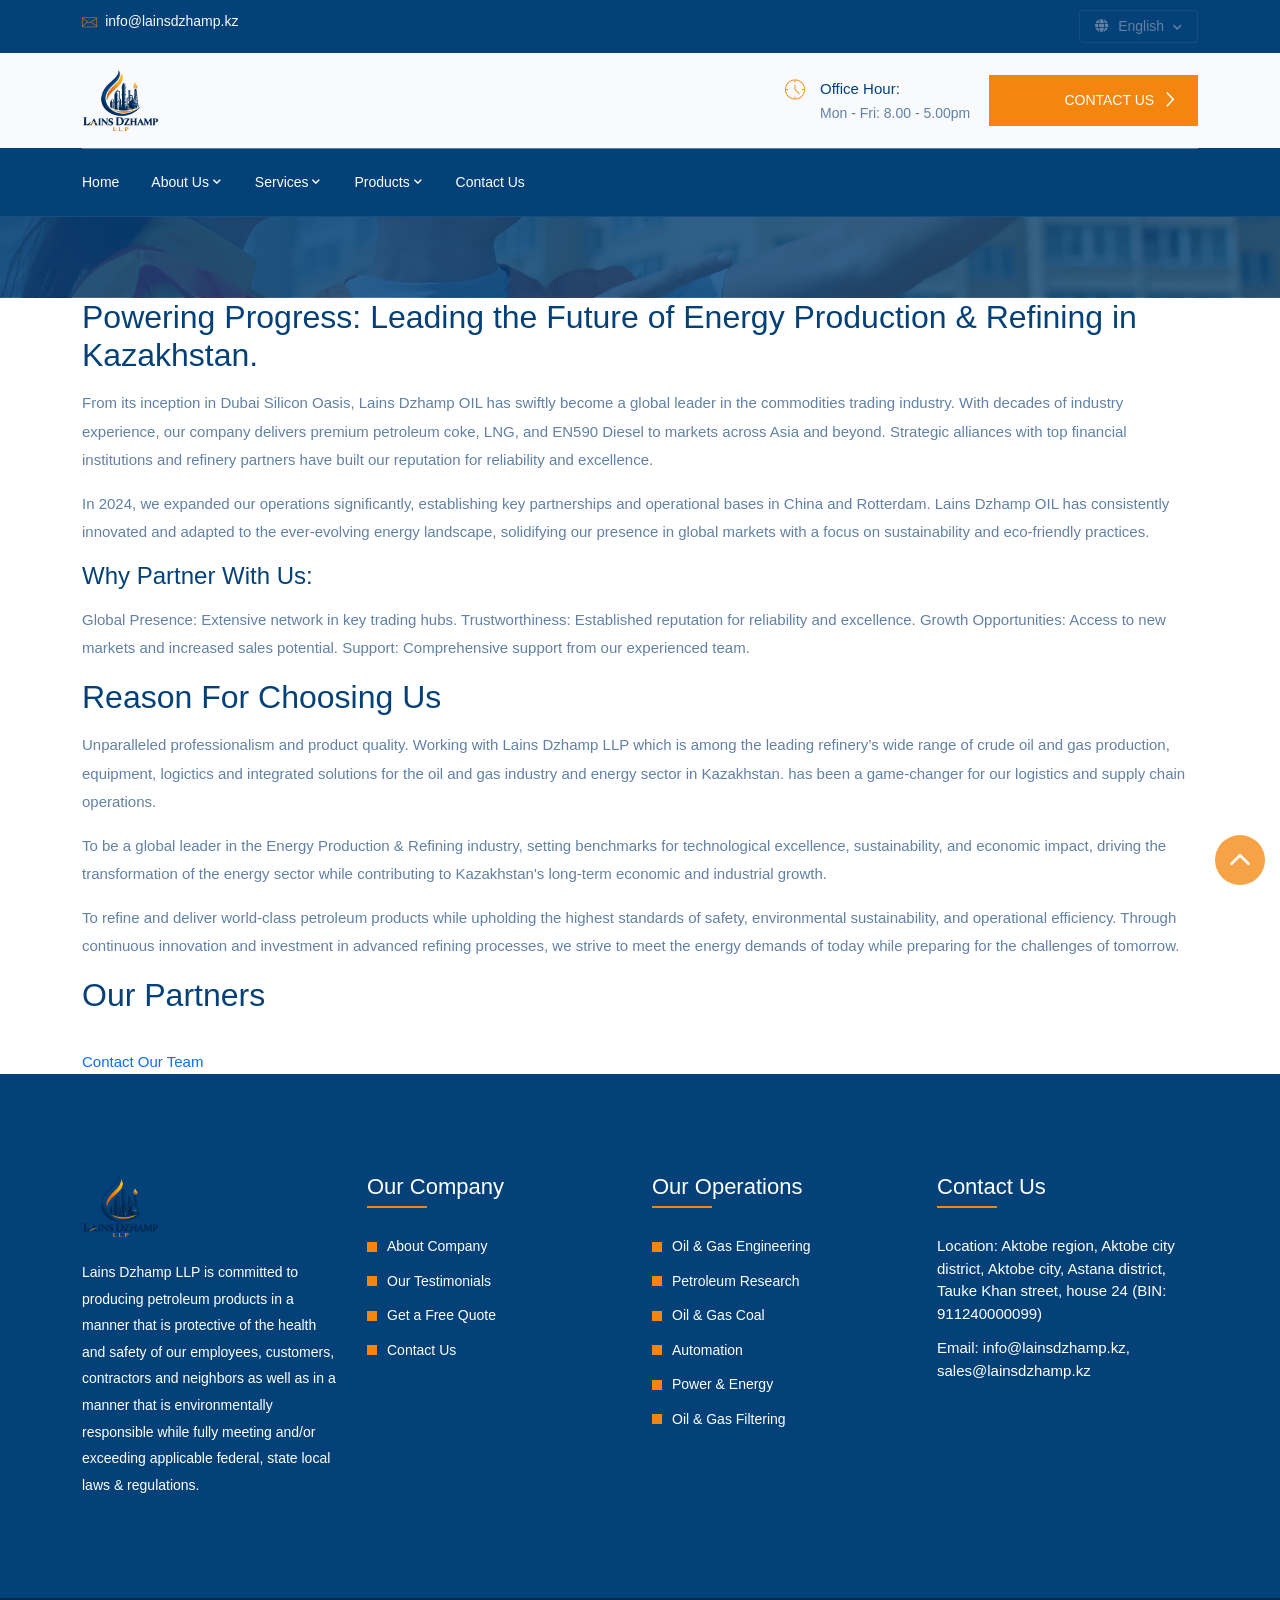
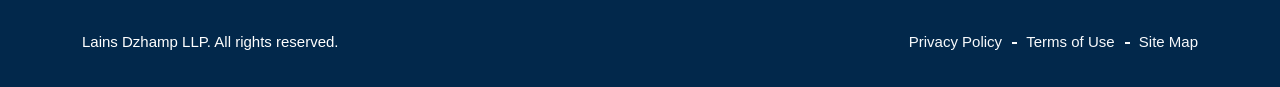
==== about.html @ fc41dc34 "first" ====
<!DOCTYPE html>
<html lang="zxx">
    

<head>
        <meta charset="utf-8">
        <meta name="viewport" content="width=device-width, initial-scale=1">

        <!-- Bootstrap Min CSS -->
        <link rel="stylesheet" href="assets/css/bootstrap.min.css">
        <!-- Animate Min CSS -->
        <link rel="stylesheet" href="assets/css/animate.min.css">
        <!-- Flaticon CSS -->
        <link rel="stylesheet" href="assets/css/flaticon.css">
        <!-- Meanmenu CSS -->
        <link rel="stylesheet" href="assets/css/meanmenu.css">
        <!-- Owl Carousel Min CSS -->
        <link rel="stylesheet" href="assets/css/owl.carousel.min.css">
        <!-- Odometer CSS -->
        <link rel="stylesheet" href="assets/css/odometer.css">
        <!-- Magnific Popup Min CSS -->
        <link rel="stylesheet" href="assets/css/magnific-popup.min.css">
		<!-- NiceSelect CSS -->
		<link rel="stylesheet" href="assets/css/nice-select.css">
		<!-- FontAwesome Min CSS -->
		<link rel="stylesheet" href="assets/css/fontawesome.min.css">
        <!-- Style CSS -->
        <link rel="stylesheet" href="assets/css/style.css">
        <!-- Responsive CSS -->
        <link rel="stylesheet" href="assets/css/responsive.css">

        <title>Lains Dzhamp LLP</title>

        <link rel="icon" type="image/png" href="images/logo.png">
    
<style>

/* Header Middle Overrides */
.header-middle {
    background-color: var(--surface-light) !important;
}
.header-middle .header-information ul li h5 {
    color: var(--primary-brand) !important;
}
.header-middle .header-information ul li p {
    color: var(--secondary-slate) !important;
}

/* Header Overrides */
.induxtro-nav { 
    background-color: var(--primary-brand) !important; 
    border-bottom: 1px solid rgba(98, 129, 164, 0.2) !important; 
}
.induxtro-nav > .container .navbar-nav > .nav-item > a { 
    color: #ffffff !important; 
}
.induxtro-nav > .container .navbar-nav > .nav-item > a:hover { 
    color: var(--core-accent) !important; 
}

/* Hero Overrides */
.home-slides .main-banner::before {
    background: linear-gradient(135deg, rgba(4, 65, 120, 0.9) 0%, rgba(4, 65, 120, 0.75) 100%) !important;
    opacity: 1 !important;
}

/* Dropdown styles to ensure it renders correctly on desktop */
@media (min-width: 992px) {
    .induxtro-nav nav .navbar-nav .nav-item .dropdown-menu {
        display: none;
        position: absolute;
        background-color: var(--surface-light) !important;
        border: 1px solid rgba(98, 129, 164, 0.2) !important;
        min-width: 220px;
        z-index: 99;
    }
    .induxtro-nav nav .navbar-nav .nav-item:hover > .dropdown-menu {
        display: block !important;
    }
}
/* Mobile & Global Dropdown Overrides */
.induxtro-nav nav .navbar-nav .nav-item .dropdown-menu li.nav-item {
    margin: 0;
}
.induxtro-nav nav .navbar-nav .nav-item .dropdown-menu li a.nav-link {
    color: var(--primary-brand) !important;
    padding: 10px 15px !important;
    margin: 0;
    font-weight: 500;
}
.induxtro-nav nav .navbar-nav .nav-item .dropdown-menu li:hover a.nav-link,
.induxtro-nav nav .navbar-nav .nav-item .dropdown-menu li a.nav-link:hover {
    background-color: var(--core-accent) !important;
    color: #fff !important;
}

.searchBoxTop, .others-option { display: none !important; }

/* Preloader Overrides */
.preloader {
    background-color: rgba(248, 250, 252, 0.95) !important; /* Milky white / surface-light */
    backdrop-filter: blur(5px);
}
.preloader-logo {
    position: absolute;
    top: 50%;
    left: 50%;
    transform: translate(-50%, -50%);
    animation: pulse-logo 1.5s infinite ease-in-out;
}
.preloader-logo img {
    max-height: 80px;
    width: auto;
}
@keyframes pulse-logo {
    0% { transform: translate(-50%, -50%) scale(1); opacity: 1; }
    50% { transform: translate(-50%, -50%) scale(1.15); opacity: 0.6; }
    100% { transform: translate(-50%, -50%) scale(1); opacity: 1; }
}

/* Page Title Area Override */
.page-title-area {
    background-image: url('images/caro1.jpeg') !important;
}

/* Translator Override */
.translator-wrapper {
    text-align: right !important;
}
.translator-wrapper ul.translator-dropdown {
    margin: 0;
    padding: 0;
    list-style: none;
    display: inline-block;
}
.translator-wrapper ul.translator-dropdown > li.current-lang {
    position: relative;
    cursor: pointer;
    color: var(--secondary-slate);
    font-size: 14px;
    padding: 5px 15px;
    background: transparent;
    border: 1px solid rgba(98, 129, 164, 0.2);
    border-radius: 4px;
    transition: all 0.3s;
    line-height: 1.5;
}
.translator-wrapper ul.translator-dropdown > li.current-lang:hover {
    background: rgba(98, 129, 164, 0.05);
}
.translator-wrapper ul.lang-options {
    position: absolute;
    top: 120%;
    right: 0;
    background: #ffffff;
    border: 1px solid rgba(0,0,0,0.05);
    border-radius: 4px;
    box-shadow: 0 4px 15px rgba(0,0,0,0.1);
    min-width: 160px;
    opacity: 0;
    visibility: hidden;
    transform: translateY(10px);
    transition: all 0.3s ease;
    z-index: 9999;
    text-align: left;
    padding: 5px 0;
}
.translator-wrapper ul.translator-dropdown > li.current-lang:hover .lang-options {
    opacity: 1;
    visibility: visible;
    transform: translateY(0);
}
.translator-wrapper ul.lang-options li {
    display: block;
    margin: 0;
    padding: 0;
}
.translator-wrapper ul.lang-options li a {
    display: block;
    padding: 8px 20px;
    color: var(--primary-brand);
    text-decoration: none;
    font-size: 13px;
    transition: background 0.2s;
    border: none;
}
.translator-wrapper ul.lang-options li a:hover {
    background: rgba(98, 129, 164, 0.05);
    color: var(--core-accent);
}
</style>


<style>
/* Products Catalog Styles */
.products-hub {
    padding: 80px 0;
    background-color: var(--surface-light);
}
.filter-bar {
    margin-bottom: 40px;
    text-align: center;
}
.filter-btn {
    background: transparent;
    border: 2px solid var(--secondary-slate);
    color: var(--primary-brand);
    padding: 10px 20px;
    margin: 0 5px;
    border-radius: 4px;
    font-weight: 600;
    transition: all 0.3s ease;
    cursor: pointer;
}
.filter-btn.active, .filter-btn:hover {
    background: var(--core-accent);
    border-color: var(--core-accent);
    color: #fff;
}
.product-card {
    background: #F8FAFC;
    border: 1px solid rgba(98, 129, 164, 0.2);
    border-top: 4px solid var(--primary-brand);
    padding: 30px;
    margin-bottom: 30px;
    transition: all 0.3s ease;
    height: 100%;
    display: flex;
    flex-direction: column;
}
.product-card:hover {
    border-top-color: var(--core-accent);
    box-shadow: 0 10px 20px rgba(0,0,0,0.05);
}
.product-title {
    color: var(--primary-brand);
    font-size: 24px;
    margin-bottom: 15px;
}
.product-summary {
    color: var(--secondary-slate);
    font-size: 15px;
    margin-bottom: 20px;
    flex-grow: 1;
}
.tech-params {
    width: 100%;
    border-collapse: collapse;
    margin-bottom: 25px;
}
.tech-params th, .tech-params td {
    padding: 8px 0;
    border-bottom: 1px solid rgba(98, 129, 164, 0.2);
    font-size: 14px;
}
.tech-params th {
    text-align: left;
    color: var(--primary-brand);
    font-weight: 600;
}
.tech-params td {
    text-align: right;
    color: var(--secondary-slate);
}
.btn-outline-accent {
    display: inline-block;
    width: 100%;
    text-align: center;
    border: 2px solid var(--core-accent);
    color: var(--core-accent);
    background: transparent;
    padding: 12px 20px;
    font-weight: 600;
    text-transform: uppercase;
    transition: all 0.3s ease;
}
.btn-outline-accent:hover {
    background: var(--core-accent);
    color: #ffffff;
}
.page-banner {
    background: linear-gradient(135deg, rgba(4, 65, 120, 0.9) 0%, rgba(4, 65, 120, 0.75) 100%), url(assets/img/main-banner4.jpg);
    background-size: cover;
    background-position: center;
    padding: 120px 0;
    text-align: center;
}
.page-banner h1 {
    color: #fff;
    font-size: 48px;
    margin: 0;
}
.searchBoxTop, .others-option { display: none !important; }

/* Preloader Overrides */
.preloader {
    background-color: rgba(248, 250, 252, 0.95) !important; /* Milky white / surface-light */
    backdrop-filter: blur(5px);
}
.preloader-logo {
    position: absolute;
    top: 50%;
    left: 50%;
    transform: translate(-50%, -50%);
    animation: pulse-logo 1.5s infinite ease-in-out;
}
.preloader-logo img {
    max-height: 80px;
    width: auto;
}
@keyframes pulse-logo {
    0% { transform: translate(-50%, -50%) scale(1); opacity: 1; }
    50% { transform: translate(-50%, -50%) scale(1.15); opacity: 0.6; }
    100% { transform: translate(-50%, -50%) scale(1); opacity: 1; }
}

/* Page Title Area Override */
.page-title-area {
    background-image: url('images/caro1.jpeg') !important;
}

/* Translator Override */
.translator-wrapper {
    text-align: right !important;
}
.translator-wrapper ul.translator-dropdown {
    margin: 0;
    padding: 0;
    list-style: none;
    display: inline-block;
}
.translator-wrapper ul.translator-dropdown > li.current-lang {
    position: relative;
    cursor: pointer;
    color: var(--secondary-slate);
    font-size: 14px;
    padding: 5px 15px;
    background: transparent;
    border: 1px solid rgba(98, 129, 164, 0.2);
    border-radius: 4px;
    transition: all 0.3s;
    line-height: 1.5;
}
.translator-wrapper ul.translator-dropdown > li.current-lang:hover {
    background: rgba(98, 129, 164, 0.05);
}
.translator-wrapper ul.lang-options {
    position: absolute;
    top: 120%;
    right: 0;
    background: #ffffff;
    border: 1px solid rgba(0,0,0,0.05);
    border-radius: 4px;
    box-shadow: 0 4px 15px rgba(0,0,0,0.1);
    min-width: 160px;
    opacity: 0;
    visibility: hidden;
    transform: translateY(10px);
    transition: all 0.3s ease;
    z-index: 9999;
    text-align: left;
    padding: 5px 0;
}
.translator-wrapper ul.translator-dropdown > li.current-lang:hover .lang-options {
    opacity: 1;
    visibility: visible;
    transform: translateY(0);
}
.translator-wrapper ul.lang-options li {
    display: block;
    margin: 0;
    padding: 0;
}
.translator-wrapper ul.lang-options li a {
    display: block;
    padding: 8px 20px;
    color: var(--primary-brand);
    text-decoration: none;
    font-size: 13px;
    transition: background 0.2s;
    border: none;
}
.translator-wrapper ul.lang-options li a:hover {
    background: rgba(98, 129, 164, 0.05);
    color: var(--core-accent);
}
</style>

</head>

    <body>
                <!-- Start Preloader Area -->
        <div class="preloader">
            <div class="preloader-logo">
                <img src="images/logo.png" alt="Lains Dzhamp LLP Loader">
            </div>
        </div>
        <!-- End Preloader Area -->

        <!-- Start Header Area -->
        <header class="header header-style-two">
            <div class="header-top">
                <div class="container">
                    <div class="row">
                        <div class="col-lg-6">
                            <div class="header-info">
                                <p><i class="flaticon-mail"></i> <a href="mailto:info@lainsdzhamp.kz">info@lainsdzhamp.kz</a></p>
                            </div>
                        </div>

                                                <div class="col-lg-6">
                            <div class="header-info translator-wrapper">
                                <ul class="translator-dropdown">
                                    <li class="current-lang">
                                        <i class="fas fa-globe" style="margin-right: 5px;"></i> English <i class="fas fa-chevron-down" style="font-size: 10px; margin-left: 5px;"></i>
                                        <ul class="lang-options">
                                            <li><a href="javascript:void(0)" onclick="translateLanguage('en')">English</a></li>
                                            <li><a href="javascript:void(0)" onclick="translateLanguage('ru')">Русский (Russian)</a></li>
                                            <li><a href="javascript:void(0)" onclick="translateLanguage('kk')">Қазақ (Kazakh)</a></li>
                                            <li><a href="javascript:void(0)" onclick="translateLanguage('zh-CN')">中文 (Chinese)</a></li>
                                            <li><a href="javascript:void(0)" onclick="translateLanguage('sv')">Svenska (Swedish)</a></li>
                                            <li><a href="javascript:void(0)" onclick="translateLanguage('ar')">العربية (Arabic)</a></li>
                                        </ul>
                                    </li>
                                </ul>
                            </div>
                        </div>
                    </div>
                </div>
            </div>

            <div class="header-middle">
                <div class="container">
                    <div class="row h-100 align-items-center">
                        <div class="col-lg-5">
                            <div class="logo">
                                <a href="index-2.html">
                                    <img src="images/logo.png" alt="Lains Dzhamp LLP Logo" style="max-height: 65px; width: auto;">
                                </a>
                            </div>
                        </div>

                        <div class="col-lg-7">
                            <div class="header-information">
                                <ul>
                                    <li>
                                        <div class="icon">
                                            <i class="flaticon-clock-1"></i>
                                        </div>
            
                                        <h5>Office Hour:</h5>
                                        <p>Mon - Fri: 8.00 - 5.00pm</p>
                                    </li>

 

                                    <li>
                                        <a href="contact.html" class="btn btn-primary" style="background: var(--core-accent); color: #fff;">Contact Us <i class="flaticon-right"></i></a>
                                    </li>
                                </ul>
                            </div>
                        </div>
                    </div>
                </div>
            </div>

            <div class="navbar-area">
                <div class="induxtro-mobile-nav">
                    <div class="logo">
                        <a href="index-2.html"><img src="images/logo.png" alt="Lains Dzhamp LLP Logo" style="max-height: 65px; width: auto;"></a>
                    </div>
                </div>

                <div class="induxtro-nav" style="background-color: var(--primary-brand); border-bottom: 1px solid rgba(98, 129, 164, 0.2);">
                    <div class="container">
                        <nav class="navbar navbar-expand-md navbar-light">
                            <div class="collapse navbar-collapse mean-menu" id="navbarSupportedContent">
                                <ul class="navbar-nav">
                                    <li class="nav-item"><a href="index.html" class="nav-link">Home</a></li>
                                    <li class="nav-item"><a href="about.html" class="nav-link">About Us <i class="fas fa-chevron-down"></i></a>
                                        <ul class="dropdown-menu">
                                            <li class="nav-item"><a href="about.html" class="nav-link">About Us</a></li>
                                            <li class="nav-item"><a href="history.html" class="nav-link">History</a></li>
                                            <li class="nav-item"><a href="organization-philosophy.html" class="nav-link">Organization Philosophy</a></li>
                                            <li class="nav-item"><a href="target-strategies.html" class="nav-link">Target & Strategies</a></li>
                                            <li class="nav-item"><a href="responsibilities.html" class="nav-link">Responsibilities</a></li>
                                            <li class="nav-item"><a href="sustainability.html" class="nav-link">Sustainability</a></li>
                                            <li class="nav-item"><a href="corporate-disclosures.html" class="nav-link">Corporate Disclosures</a></li>
                                        </ul>
                                    </li>
                                    <li class="nav-item"><a href="services.html" class="nav-link">Services <i class="fas fa-chevron-down"></i></a>
                                        <ul class="dropdown-menu">
                                            <li class="nav-item"><a href="services.html" class="nav-link">Services Overview</a></li>
                                            <li class="nav-item"><a href="logistics.html" class="nav-link">Logistics</a></li>
                                            <li class="nav-item"><a href="tank-warehouse-port.html" class="nav-link">Tank Warehouse Port</a></li>
                                            <li class="nav-item"><a href="our-quality-policy.html" class="nav-link">Our Quality Policy</a></li>
                                        </ul>
                                    </li>
                                    <li class="nav-item"><a href="products.html" class="nav-link">Products <i class="fas fa-chevron-down"></i></a>
                                        <ul class="dropdown-menu">
                                            <li class="nav-item"><a href="products.html#bitumen" class="nav-link">Bitumen</a></li>
                                            <li class="nav-item"><a href="products.html#crude-oil" class="nav-link">Crude Oil</a></li>
                                            <li class="nav-item"><a href="products.html#diesel" class="nav-link">Diesel</a></li>
                                            <li class="nav-item"><a href="products.html#fuel-oil" class="nav-link">Fuel Oil</a></li>
                                            <li class="nav-item"><a href="products.html#jet-fuel" class="nav-link">Jet Fuel</a></li>
                                            <li class="nav-item"><a href="products.html#light-cycle-oil" class="nav-link">Light Cycle Oil</a></li>
                                            <li class="nav-item"><a href="products.html#lng" class="nav-link">Liquefied Natural Gas</a></li>
                                            <li class="nav-item"><a href="products.html#lpg" class="nav-link">Liquefied Petroleum Gas</a></li>
                                            <li class="nav-item"><a href="products.html#petroleum-coke" class="nav-link">Petroleum Coke</a></li>
                                        </ul>
                                    </li>
                                    <li class="nav-item"><a href="contact.html" class="nav-link">Contact Us</a></li>
                                </ul>
                                
                            </div>
                        </nav>
                    </div>
                    <div class="searchBoxTop">
                        <div class="seachBoxContainer">
                            <div class="container">
                                <span class="searchClose"></span>

                                <form>
                                    <input class="form-control" type="text" placeholder="Search here..">
                                    <button type="submit"><i class="flaticon-search"></i></button>
                                </form>
                            </div>
                        </div>
                    </div>
                </div>
            </div>
        </header>
        <!-- End Header Area -->

<!-- Page Banner -->
<div class="page-banner">
    <div class="container">
        <h1>About Us</h1>
    </div>
</div>

    <section class="subpage-section">
        <div class="container">
            <div class="row">
                <div class="col-lg-12">
                    <div class="subpage-card">
                        <h2>Powering Progress: Leading the Future of Energy Production & Refining in Kazakhstan.</h2>
<p>From its inception in Dubai Silicon Oasis, Lains Dzhamp OIL has swiftly become a global leader in the commodities trading industry. With decades of industry experience, our company delivers premium petroleum coke, LNG, and EN590 Diesel to markets across Asia and beyond. Strategic alliances with top financial institutions and refinery partners have built our reputation for reliability and excellence.</p>
<p>In 2024, we expanded our operations significantly, establishing key partnerships and operational bases in China and Rotterdam. Lains Dzhamp OIL has consistently innovated and adapted to the ever-evolving energy landscape, solidifying our presence in global markets with a focus on sustainability and eco-friendly practices.</p>
<h4>
						<span>
							Why Partner With Us:						</span>
					</h4>
<p>
						
Global Presence: Extensive network in key trading hubs.

Trustworthiness: Established reputation for reliability and excellence.

Growth Opportunities: Access to new markets and increased sales potential.

Support: Comprehensive support from our experienced team.					</p>
<h2>Reason For Choosing Us</h2>
<p>
						Unparalleled professionalism and product quality. Working with Lains Dzhamp LLP which is among the leading refinery’s wide range of crude oil and gas production, equipment, logictics and integrated solutions for the oil and gas industry and energy sector in Kazakhstan.
 has been a game-changer for our logistics and supply chain operations.					</p>
<p>
						To be a global leader in the Energy Production & Refining industry, setting benchmarks for technological excellence, sustainability, and economic impact, driving the transformation of the energy sector while contributing to Kazakhstan's long-term economic and industrial growth.					</p>
<p>
						To refine and deliver world-class petroleum products while upholding the highest standards of safety, environmental sustainability, and operational efficiency. Through continuous innovation and investment in advanced refining processes, we strive to meet the energy demands of today while preparing for the challenges of tomorrow.					</p>
<h2>Our Partners</h2>
                        <br>
                        <a href="contact.html" class="btn-accent">Contact Our Team</a>
                    </div>
                </div>
            </div>
        </div>
    </section>
    <footer class="footer-area ptb-100 pb-0">
            <div class="container">
                <div class="row">
                    <div class="col-lg-3 col-md-6">
                        <div class="single-footer-widget">
                            <div class="logo">
                                <a href="#">
                                    <img src="images/logo.png" alt="Lains Dzhamp LLP Logo" style="max-height: 65px; width: auto;">
                                </a>
                            </div>
                            <p>Lains Dzhamp LLP is committed to producing petroleum products in a manner that is protective of the health and safety of our employees, customers, contractors and neighbors as well as in a manner that is environmentally responsible while fully meeting and/or exceeding applicable federal, state local laws & regulations.</p>
                        </div>
                    </div>

                    <div class="col-lg-3 col-md-6">
                        <div class="single-footer-widget ml-3">
                            <h3>Our Company</h3>

                            <ul class="list">
                                <li><a href="#">About Company</a> </li>
                                <li><a href="#">Our Testimonials</a> </li>
                                <li><a href="#">Get a Free Quote</a> </li>
                                <li><a href="#">Contact Us</a> </li>
                            </ul>
                        </div>
                    </div>

                    <div class="col-lg-3 col-md-6">
                        <div class="single-footer-widget">
                            <h3>Our Operations</h3>

                            <ul class="list">
                                <li><a href="#">Oil & Gas Engineering</a> </li>
                                <li><a href="#">Petroleum Research</a> </li>
                                <li><a href="#">Oil & Gas Coal</a> </li>
                                <li><a href="#">Automation</a> </li>
                                <li><a href="#">Power & Energy</a> </li>
                                <li><a href="#">Oil & Gas Filtering</a> </li>
                            </ul>
                        </div>
                    </div>

                    <div class="col-lg-3 col-md-6">
                        <div class="single-footer-widget">
                            <h3>Contact Us</h3>

                            <ul class="contact-info">
                                <li><span>Location:</span> Aktobe region, Aktobe city district, Aktobe city, Astana district, Tauke Khan street, house 24 (BIN: 911240000099)</li>
                                <li><span>Email:</span> <a href="mailto:info@lainsdzhamp.kz">info@lainsdzhamp.kz</a>, <a href="mailto:sales@lainsdzhamp.kz">sales@lainsdzhamp.kz</a></li>
   
                            </ul>


                        </div>
                    </div>
                </div>
            </div>
            <div class="copyright-area">
                <div class="container">
                    <div class="row h-100 align-items-center">
                        <div class="col-lg-6 col-md-6">
                            <p>Lains Dzhamp LLP. All rights reserved.</p>
                        </div>

                        <div class="col-lg-6 col-md-6">
                            <ul>
                                <li><a href="#">Privacy Policy</a></li>
                                <li><a href="#">Terms of Use</a></li>
                                <li><a href="#">Site Map</a></li>
                            </ul>
                        </div>
                    </div>
                </div>
            </div>
        </footer>
        <!-- End Footer Area -->

        <div class="go-top"><i class="flaticon-chevron"></i></div>

        <!-- Jquery Min Js -->
        <script data-cfasync="false" src="../../cdn-cgi/scripts/5c5dd728/cloudflare-static/email-decode.min.js"></script><script src="assets/js/jquery.min.js"></script>
        <!-- Popper Min JS -->
        <script src="assets/js/popper.min.js"></script>
        <!-- Bootstrap Min JS -->
        <script src="assets/js/bootstrap.min.js"></script>
        <!-- Meanmenu Min JS -->
        <script src="assets/js/jquery.meanmenu.min.js"></script>
        <!-- Owl Carousel Min JS -->
        <script src="assets/js/owl.carousel.min.js"></script>
        <!-- Appear Min JS -->
		<script src="assets/js/jquery.appear.js"></script>
		<!-- Odometer Min JS -->
        <script src="assets/js/odometer.min.js"></script>
        <!-- Magnific Popup Min JS -->
        <script src="assets/js/jquery.magnific-popup.min.js"></script>
        <!-- Mixitup min JS -->
        <script src="assets/js/mixitup.min.js"></script>
		<!-- NiceSelect Min Js -->
        <script src="assets/js/jquery.nice-select.min.js"></script>
        <!-- AjaxChimp JS -->
        <script src="assets/js/jquery.ajaxchimp.min.js"></script>
        <!-- Form Validator Min JS -->
        <script src="assets/js/form-validator.min.js"></script>
        <!-- Contact Form Min JS -->
        <script src="assets/js/contact-form-script.js"></script>
        <!-- Main JS -->
        <script src="assets/js/main.js"></script>
        

        
    
    <!-- Google Translate Custom Integration -->
    <div id="google_translate_element" style="display:none;"></div>
    <script type="text/javascript">
        function googleTranslateElementInit() {
            new google.translate.TranslateElement({pageLanguage: 'en', includedLanguages: 'en,ru,kk,zh-CN,sv,ar', autoDisplay: false}, 'google_translate_element');
        }
        function translateLanguage(langCode) {
            var selectField = document.querySelector("select.goog-te-combo");
            if (selectField) {
                selectField.value = langCode;
                selectField.dispatchEvent(new Event('change'));
            }
        }
    </script>
    <script type="text/javascript" src="https://translate.google.com/translate_a/element.js?cb=googleTranslateElementInit"></script>
    <style>
        /* Hide the annoying Google Translate top bar and popups completely */
        .skiptranslate iframe { display: none !important; }
        body { top: 0px !important; }
        .goog-te-banner-frame { display: none !important; }
        .goog-tooltip { display: none !important; }
        .goog-tooltip:hover { display: none !important; }
        .goog-text-highlight { background-color: transparent !important; box-shadow: none !important; }
    </style>

</body>


</html>
---- assets/css/flaticon.css ----
/*
Flaticon icon font: Flaticon
Creation date: 27/03/2021 05:25
*/

@font-face {
    font-family: "Flaticon";
    src: url("../fonts/Flaticon.eot");
    src: url("../fonts/Flaticond41d.eot") format("embedded-opentype"),
    url("../fonts/Flaticon.woff2") format("woff2"),
    url("../fonts/Flaticon.woff") format("woff"),
    url("../fonts/Flaticon.ttf") format("truetype"),
    url("../fonts/Flaticon.svg") format("svg");
    font-weight: normal;
    font-style: normal;
}
@media screen and (-webkit-min-device-pixel-ratio:0) {
    @font-face {
        font-family: "Flaticon";
        src: url("../fonts/Flaticon.svg") format("svg");
    }
}
[class^="flaticon-"]:before, [class*=" flaticon-"]:before,
[class^="flaticon-"]:after, [class*=" flaticon-"]:after {   
    font-family: Flaticon;
    font-size: 15px;
    font-style: normal;
}

.flaticon-right:before { content: "\f100"; }
.flaticon-edit:before { content: "\f101"; }
.flaticon-search:before { content: "\f102"; }
.flaticon-supermarket:before { content: "\f103"; }
.flaticon-time:before { content: "\f104"; }
.flaticon-phone:before { content: "\f105"; }
.flaticon-mail:before { content: "\f106"; }
.flaticon-facebook:before { content: "\f107"; }
.flaticon-twitter:before { content: "\f108"; }
.flaticon-linkedin:before { content: "\f109"; }
.flaticon-skype:before { content: "\f10a"; }
.flaticon-instagram:before { content: "\f10b"; }
.flaticon-car-parts:before { content: "\f10c"; }
.flaticon-star:before { content: "\f10d"; }
.flaticon-right-arrow:before { content: "\f10e"; }
.flaticon-facebook-1:before { content: "\f10f"; }
.flaticon-twitter-1:before { content: "\f110"; }
.flaticon-linkedin-1:before { content: "\f111"; }
.flaticon-instagram-1:before { content: "\f112"; }
.flaticon-photo:before { content: "\f113"; }
.flaticon-chain:before { content: "\f114"; }
.flaticon-photo-1:before { content: "\f115"; }
.flaticon-repair:before { content: "\f116"; }
.flaticon-truck:before { content: "\f117"; }
.flaticon-deal:before { content: "\f118"; }
.flaticon-robot:before { content: "\f119"; }
.flaticon-motor:before { content: "\f11a"; }
.flaticon-blueprint:before { content: "\f11b"; }
.flaticon-tank:before { content: "\f11c"; }
.flaticon-tractor:before { content: "\f11d"; }
.flaticon-system:before { content: "\f11e"; }
.flaticon-motor-1:before { content: "\f11f"; }
.flaticon-bridge:before { content: "\f120"; }
.flaticon-sports-and-competition:before { content: "\f121"; }
.flaticon-factory:before { content: "\f122"; }
.flaticon-mail-1:before { content: "\f123"; }
.flaticon-note:before { content: "\f124"; }
.flaticon-contact:before { content: "\f125"; }
.flaticon-question:before { content: "\f126"; }
.flaticon-send:before { content: "\f127"; }
.flaticon-circular:before { content: "\f128"; }
.flaticon-worker:before { content: "\f129"; }
.flaticon-worker-1:before { content: "\f12a"; }
.flaticon-hammer:before { content: "\f12b"; }
.flaticon-wrench:before { content: "\f12c"; }
.flaticon-support:before { content: "\f12d"; }
.flaticon-gear:before { content: "\f12e"; }
.flaticon-parcel:before { content: "\f12f"; }
.flaticon-architecture-and-city:before { content: "\f130"; }
.flaticon-clock:before { content: "\f131"; }
.flaticon-oil:before { content: "\f132"; }
.flaticon-gear-1:before { content: "\f133"; }
.flaticon-grid:before { content: "\f134"; }
.flaticon-project:before { content: "\f135"; }
.flaticon-builder:before { content: "\f136"; }
.flaticon-world:before { content: "\f137"; }
.flaticon-user:before { content: "\f138"; }
.flaticon-user-1:before { content: "\f139"; }
.flaticon-calendar:before { content: "\f13a"; }
.flaticon-clock-1:before { content: "\f13b"; }
.flaticon-quote:before { content: "\f13c"; }
.flaticon-add:before { content: "\f13d"; }
.flaticon-correct:before { content: "\f13e"; }
.flaticon-correct-1:before { content: "\f13f"; }
.flaticon-check:before { content: "\f140"; }
.flaticon-check-1:before { content: "\f141"; }
.flaticon-check-2:before { content: "\f142"; }
.flaticon-back:before { content: "\f143"; }
.flaticon-back-1:before { content: "\f144"; }
.flaticon-minus:before { content: "\f145"; }
.flaticon-chevron:before { content: "\f146"; }
.flaticon-close:before { content: "\f147"; }
---- assets/css/odometer.css ----
.odometer.odometer-auto-theme, .odometer.odometer-theme-default {
  display: inline-block;
  vertical-align: middle;
  *vertical-align: auto;
  *zoom: 1;
  *display: inline;
  position: relative;
}
.odometer.odometer-auto-theme .odometer-digit, .odometer.odometer-theme-default .odometer-digit {
  display: inline-block;
  vertical-align: middle;
  *vertical-align: auto;
  *zoom: 1;
  *display: inline;
  position: relative;
}
.odometer.odometer-auto-theme .odometer-digit .odometer-digit-spacer, .odometer.odometer-theme-default .odometer-digit .odometer-digit-spacer {
  display: inline-block;
  vertical-align: middle;
  *vertical-align: auto;
  *zoom: 1;
  *display: inline;
  visibility: hidden;
}
.odometer.odometer-auto-theme .odometer-digit .odometer-digit-inner, .odometer.odometer-theme-default .odometer-digit .odometer-digit-inner {
  text-align: left;
  display: block;
  position: absolute;
  top: 0;
  left: 0;
  right: 0;
  bottom: 0;
  overflow: hidden;
}
.odometer.odometer-auto-theme .odometer-digit .odometer-ribbon, .odometer.odometer-theme-default .odometer-digit .odometer-ribbon {
  display: block;
}
.odometer.odometer-auto-theme .odometer-digit .odometer-ribbon-inner, .odometer.odometer-theme-default .odometer-digit .odometer-ribbon-inner {
  display: block;
  -webkit-backface-visibility: hidden;
}
.odometer.odometer-auto-theme .odometer-digit .odometer-value, .odometer.odometer-theme-default .odometer-digit .odometer-value {
  display: block;
  -webkit-transform: translateZ(0);
}
.odometer.odometer-auto-theme .odometer-digit .odometer-value.odometer-last-value, .odometer.odometer-theme-default .odometer-digit .odometer-value.odometer-last-value {
  position: absolute;
}
.odometer.odometer-auto-theme.odometer-animating-up .odometer-ribbon-inner, .odometer.odometer-theme-default.odometer-animating-up .odometer-ribbon-inner {
  -webkit-transition: -webkit-transform 2s;
  -moz-transition: -moz-transform 2s;
  -ms-transition: -ms-transform 2s;
  -o-transition: -o-transform 2s;
  transition: transform 2s;
}
.odometer.odometer-auto-theme.odometer-animating-up.odometer-animating .odometer-ribbon-inner, .odometer.odometer-theme-default.odometer-animating-up.odometer-animating .odometer-ribbon-inner {
  -webkit-transform: translateY(-100%);
  -moz-transform: translateY(-100%);
  -ms-transform: translateY(-100%);
  -o-transform: translateY(-100%);
  transform: translateY(-100%);
}
.odometer.odometer-auto-theme.odometer-animating-down .odometer-ribbon-inner, .odometer.odometer-theme-default.odometer-animating-down .odometer-ribbon-inner {
  -webkit-transform: translateY(-100%);
  -moz-transform: translateY(-100%);
  -ms-transform: translateY(-100%);
  -o-transform: translateY(-100%);
  transform: translateY(-100%);
}
.odometer.odometer-auto-theme.odometer-animating-down.odometer-animating .odometer-ribbon-inner, .odometer.odometer-theme-default.odometer-animating-down.odometer-animating .odometer-ribbon-inner {
  -webkit-transition: -webkit-transform 2s;
  -moz-transition: -moz-transform 2s;
  -ms-transition: -ms-transform 2s;
  -o-transition: -o-transform 2s;
  transition: transform 2s;
  -webkit-transform: translateY(0);
  -moz-transform: translateY(0);
  -ms-transform: translateY(0);
  -o-transform: translateY(0);
  transform: translateY(0);
}

.odometer.odometer-auto-theme, .odometer.odometer-theme-default {
  font-family: "Helvetica Neue", sans-serif;
  line-height: 1.1em;
}
.odometer.odometer-auto-theme .odometer-value, .odometer.odometer-theme-default .odometer-value {
  text-align: center;
}
---- assets/css/nice-select.css ----
.nice-select {
	-webkit-tap-highlight-color: transparent;
	background-color: #fff;
	border-radius: 5px;
	border: solid 1px #e8e8e8;
	clear: both;
	cursor: pointer;
	display: block;
	font-weight: normal;
	outline: none;
	padding-left: 18px;
	padding-right: 30px;
	position: relative;
	-webkit-transition: all 0.2s ease-in-out;
	transition: all 0.2s ease-in-out;
	-webkit-user-select: none;
	-moz-user-select: none;
	-ms-user-select: none;
	user-select: none;
	text-align: left;
}
.nice-select:hover {
	border-color: #dbdbdb; 
}
.nice-select:active, .nice-select.open, .nice-select:focus {
	border-color: #999; 
}
.nice-select:after {
	border-bottom: 2px solid #999;
	border-right: 2px solid #999;
	content: '';
	display: block;
	height: 5px;
	margin-top: -4px;
	pointer-events: none;
	position: absolute;
	right: 12px;
	top: 50%;
	-webkit-transform-origin: 66% 66%;
	-ms-transform-origin: 66% 66%;
	transform-origin: 66% 66%;
	-webkit-transform: rotate(45deg);
	-ms-transform: rotate(45deg);
	transform: rotate(45deg);
	-webkit-transition: all 0.15s ease-in-out;
	transition: all 0.15s ease-in-out;
	width: 5px; 
}
.nice-select.open:after {
	-webkit-transform: rotate(-135deg);
	-ms-transform: rotate(-135deg);
	transform: rotate(-135deg); 
}
.nice-select.open .list {
	opacity: 1;
	pointer-events: auto;
	-webkit-transform: scale(1) translateY(0);
	-ms-transform: scale(1) translateY(0);
	transform: scale(1) translateY(0); 
}
.nice-select.disabled {
	border-color: #ededed;
	color: #999;
	pointer-events: none; 
}
.nice-select.disabled:after {
	border-color: #cccccc; 
}
.nice-select.wide {
	width: 100%; 
}
.nice-select.wide .list {
	left: 0 !important;
	right: 0 !important; 
}
.nice-select.right {
	float: right; 
}
.nice-select.right .list {
	left: auto;
	right: 0; 
}
.nice-select.small {
	font-size: 12px;
	height: 36px;
	line-height: 34px; 
}
.nice-select.small:after {
	height: 4px;
	width: 4px; 
}
.nice-select.small .option {
	line-height: 34px;
	min-height: 34px; 
}
.nice-select .list {
	background-color: #fff;
	border-radius: 5px;
	box-shadow: 0 0 0 1px rgba(68, 68, 68, 0.11);
	box-sizing: border-box;
	margin-top: 4px;
	opacity: 0;
	overflow: hidden;
	padding: 0;
	pointer-events: none;
	position: absolute;
	top: 100%;
	left: 0;
	-webkit-transform-origin: 50% 0;
	-ms-transform-origin: 50% 0;
	transform-origin: 50% 0;
	-webkit-transform: scale(0.75) translateY(-21px);
	-ms-transform: scale(0.75) translateY(-21px);
	transform: scale(0.75) translateY(-21px);
	-webkit-transition: all 0.2s cubic-bezier(0.5, 0, 0, 1.25), opacity 0.15s ease-out;
	transition: all 0.2s cubic-bezier(0.5, 0, 0, 1.25), opacity 0.15s ease-out;
	z-index: 5;
	width: 100%;
	overflow-y: auto;
	height: 250px;
}
.nice-select .list:hover .option:not(:hover) {
	background-color: transparent !important; 
}
.nice-select .option {
	cursor: pointer;
	font-weight: 400;
	line-height: 40px;
	list-style: none;
	min-height: 40px;
	outline: none;
	padding-left: 18px;
	padding-right: 29px;
	text-align: left;
	-webkit-transition: all 0.2s;
	transition: all 0.2s; 
}
.nice-select .option:hover, .nice-select .option.focus, .nice-select .option.selected.focus {
	background-color: #f6f6f6; 
}
.nice-select .option.selected {
	font-weight: bold; 
}
.nice-select .option.disabled {
	background-color: transparent;
	color: #999;
	cursor: default; 
}
.no-csspointerevents .nice-select .list {
	display: none; 
}
.no-csspointerevents .nice-select.open .list {
	display: block; 
}
---- assets/css/style.css ----
:root {
  --primary-brand: #044178;
  --core-accent: #F4860F;
  --secondary-accent: #F6C17C;
  --secondary-slate: #6281A4;
  --surface-light: #F8FAFC;
  --surface-dark: #02284B;
}

/*
@File: Induxtro Template Styles

* This file contains the styling for the actual tepmlate, this
is the file you need to edit to change the look of the
tepmlate.

This files table contents are outlined below>>>>>

*******************************************
*******************************************

** - Default CSS
** - Preloader CSS
** - Header CSS
** - Main Banner CSS
** - Contact Info Boxes CSS
** - Services Boxes CSS
** - About CSS
** - Boxes CSS
** - Bg Common Style CSS
** - Services CSS
** - Testimonials CSS
** - Big Dream CSS
** - How We Work CSS
** - Project CSS
** - Partner CSS
** - CTA CSS
** - Team CSS
** - Why Choose Us CSS
** - Get a Quote CSS
** - FAQ CSS
** - Blog CSS
** - Contact Information CSS
** - Subscribe CSS
** - Shop CSS
** - Services Details CSS
** - Project Details CSS
** - Team Details CSS
** - Blog Details CSS
** - Product Details CSS
** - Cart CSS
** - Checkout CSS
** - Page Title CSS
** - Sidebar CSS
** - Pagination CSS
** - 404 Error CSS
** - Login CSS
** - Signup CSS
** - Coming Soon CSS
** - Contact Us CSS
** - Footer CSS
** - Go Top CSS
*/
/*================================================
Default CSS
=================================================*/
@import url("../../css");
@import url("../../css-1");
body {
  font-family: "Rubik", sans-serif;
  padding: 0;
  margin: 0;
  font-size: 15px;
}

p {
  font-family: "Open Sans", sans-serif;
  font-size: 15px;
  color: var(--secondary-slate);
  line-height: 1.9;
  margin-bottom: 15px;
}

p:last-child {
  margin-bottom: 0;
}

img {
  max-width: 100%;
}

.h1, .h2, .h3, .h4, .h5, .h6, h1, h2, h3, h4, h5, h6 {
  font-weight: 500;
  margin-bottom: 15px;
  color: var(--primary-brand);
}

a {
  outline: 0 !important;
  -webkit-transition: 0.5s;
  transition: 0.5s;
  text-decoration: none;
}

a:hover, a:focus {
  text-decoration: none;
  outline: 0;
}

.ptb-100 {
  padding-top: 100px;
  padding-bottom: 100px;
}

.pb-100 {
  padding-bottom: 100px;
}

.d-table {
  width: 100%;
  height: 100%;
}

.d-table-cell {
  vertical-align: middle;
}

.bg-f7f7f7 {
  background-color: var(--surface-light);
}

.bg-black {
  background-color: var(--primary-brand);
}

/*btn btn-primary*/
.btn {
  font-weight: 500;
  font-size: 15px;
  border: none;
  border-radius: 0;
  position: relative;
  color: #ffffff;
  padding: 15px 30px 12px;
  text-transform: uppercase;
  -webkit-transition: 0.5s;
  transition: 0.5s;
}

.btn i {
  margin-left: 5px;
}

.btn.disabled, .btn:disabled {
  opacity: 1;
}

.btn-primary {
  background: var(--primary-brand);
  color: #ffffff;
  z-index: 1;
}

.btn-primary:not(:disabled):not(.disabled).active:focus, .btn-primary:not(:disabled):not(.disabled):active:focus, .show > .btn-primary.dropdown-toggle:focus {
  -webkit-box-shadow: 0 13px 27px 0 rgba(244, 134, 15, 0.11);
          box-shadow: 0 13px 27px 0 rgba(244, 134, 15, 0.11);
}

.btn-primary:not(:disabled):not(.disabled).active, .btn-primary:not(:disabled):not(.disabled):active, .show > .btn-primary.dropdown-toggle {
  color: #ffffff;
  background: var(--primary-brand);
  -webkit-box-shadow: 0 13px 27px 0 rgba(244, 134, 15, 0.11);
          box-shadow: 0 13px 27px 0 rgba(244, 134, 15, 0.11);
}

.btn-primary::before, .btn-primary::after {
  content: '';
  position: absolute;
  top: 0;
  width: 51%;
  height: 100%;
  z-index: -1;
  background: var(--core-accent);
  -webkit-transition: 0.5s;
  transition: 0.5s;
}

.btn-primary::after {
  right: 0;
}

.btn-primary::before {
  left: 0;
}

.btn-primary.disabled, .btn-primary:disabled {
  background: var(--primary-brand);
  color: #ffffff;
}

.btn-primary:hover, .btn-primary:focus {
  color: #ffffff;
  background: var(--primary-brand);
  -webkit-box-shadow: 0 13px 27px 0 rgba(244, 134, 15, 0.11);
          box-shadow: 0 13px 27px 0 rgba(244, 134, 15, 0.11);
}

.btn-primary:hover::after, .btn-primary:hover::before, .btn-primary:focus::after, .btn-primary:focus::before {
  width: 0;
}

/*owl carousel btn*/
.owl-theme .owl-nav {
  margin-top: 0;
}

.owl-theme .owl-nav.disabled + .owl-dots {
  margin-top: 0;
}

/*section-title*/
.section-title {
  margin-bottom: 60px;
}

.section-title .bar {
  position: relative;
  background: var(--core-accent);
  width: 70px;
  height: 3px;
  overflow: hidden;
  margin-bottom: 12px;
}

.section-title h2 {
  margin-bottom: 6px;
  font-size: 36px;
  font-weight: 700;
}

.section-title span {
  display: block;
  text-transform: uppercase;
  color: var(--core-accent);
  font-size: 13px;
  font-weight: 500;
}

.section-title p {
  border-left: 2px solid var(--secondary-slate);
  padding-left: 20px;
  padding-top: 10px;
  padding-bottom: 10px;
  margin-left: 25px;
}

.section-title .btn-primary {
  background: transparent;
  color: var(--primary-brand);
  padding: 12px 30px 10px;
  border: 2px solid var(--core-accent);
}

.section-title .btn-primary:not(:disabled):not(.disabled).active, .section-title .btn-primary:not(:disabled):not(.disabled):active, .show > .section-title .btn-primary.dropdown-toggle {
  background: var(--core-accent);
  color: #ffffff;
  border-color: var(--core-accent);
}

.section-title .btn-primary::after, .section-title .btn-primary::before {
  display: none;
}

.section-title .btn-primary:hover, .section-title .btn-primary:focus {
  background: var(--core-accent);
  color: #ffffff;
  border-color: var(--core-accent);
}

/*form-control*/
.form-group {
  margin-bottom: 20px;
}

.form-control {
  height: 45px;
  padding: 15px;
  font-size: 14px;
  background-color: var(--secondary-slate);
  border: 1px solid var(--secondary-slate);
  border-radius: 0;
  -webkit-transition: 0.5s;
  transition: 0.5s;
}

.form-control::-webkit-input-placeholder {
  color: var(--secondary-slate);
}

.form-control:-ms-input-placeholder {
  color: var(--secondary-slate);
}

.form-control::-ms-input-placeholder {
  color: var(--secondary-slate);
}

.form-control::placeholder {
  color: var(--secondary-slate);
}

.form-control:focus {
  border-color: var(--core-accent);
  background: #ffffff;
  -webkit-box-shadow: unset !important;
          box-shadow: unset !important;
}

textarea.form-control {
  min-height: 120px;
}

/*================================================
Preloader CSS
=================================================*/
.preloader {
  position: fixed;
  left: 0;
  top: 0;
  width: 100%;
  height: 100%;
  background: var(--core-accent);
  text-align: center;
  z-index: 9999999;
}

.preloader .spinner {
  margin: -60px auto 0;
  width: 90px;
  height: 70px;
  text-align: center;
  font-size: 10px;
  position: absolute;
  left: 0%;
  right: 0;
  top: 50%;
}

.preloader .spinner div {
  background-color: #ffffff;
  height: 100%;
  width: 6px;
  display: inline-block;
  -webkit-animation: sk-stretchdelay 1.2s infinite ease-in-out;
          animation: sk-stretchdelay 1.2s infinite ease-in-out;
}

.preloader .spinner .rect2 {
  -webkit-animation-delay: -1.1s;
          animation-delay: -1.1s;
}

.preloader .spinner .rect3 {
  -webkit-animation-delay: -1.0s;
          animation-delay: -1.0s;
}

.preloader .spinner .rect4 {
  -webkit-animation-delay: -0.9s;
          animation-delay: -0.9s;
}

.preloader .spinner .rect5 {
  -webkit-animation-delay: -0.8s;
          animation-delay: -0.8s;
}

@-webkit-keyframes sk-stretchdelay {
  0%, 40%, 100% {
    -webkit-transform: scaleY(0.4);
            transform: scaleY(0.4);
  }
  20% {
    -webkit-transform: scaleY(1);
            transform: scaleY(1);
  }
}

@keyframes sk-stretchdelay {
  0%, 40%, 100% {
    -webkit-transform: scaleY(0.4);
            transform: scaleY(0.4);
  }
  20% {
    -webkit-transform: scaleY(1);
            transform: scaleY(1);
  }
}

/*================================================
Header CSS
=================================================*/
.header {
  position: absolute;
  top: 0;
  left: 0;
  width: 100%;
  height: auto;
  z-index: 99;
}

.header-info {
  -webkit-clip-path: polygon(5% 0, 100% 0, 100% 100%, 0% 100%);
          clip-path: polygon(5% 0, 100% 0, 100% 100%, 0% 100%);
  background: var(--primary-brand);
  padding-left: 45px;
  padding-right: 30px;
  padding-top: 15px;
  padding-bottom: 15px;
  text-align: right;
}

.header-info p {
  margin-bottom: 0;
  margin-top: -3px;
  float: left;
  text-align: left;
}

.header-info p i {
  color: var(--core-accent);
  position: relative;
  top: 2px;
  margin-right: 4px;
}

.header-info p a {
  color: var(--surface-light);
  font-size: 14px;
}

.header-info p a:hover, .header-info p a:focus {
  color: var(--core-accent);
}

.header-info ul {
  display: inline-block;
  padding: 0;
  margin: 0;
  list-style-type: none;
}

.header-info ul li {
  margin-right: 8px;
  display: inline-block;
}

.header-info ul li a {
  display: inline-block;
  color: var(--secondary-slate);
  font-size: 14px;
}

.header-info ul li a:hover, .header-info ul li a:focus {
  -webkit-transform: translateY(-3px);
          transform: translateY(-3px);
  color: var(--core-accent);
}

.header-info ul li a i::before {
  font-size: 14px;
}

.header-info ul li:last-child {
  margin-right: 0;
}

.header-middle {
  padding-top: 15px;
  padding-bottom: 15px;
}

.header-middle .header-information {
  text-align: right;
}

.header-middle .header-information ul {
  padding: 0;
  margin: 0;
  list-style-type: none;
}

.header-middle .header-information ul li {
  display: inline-block;
  position: relative;
  padding-left: 35px;
  text-align: left;
  margin-left: 15px;
}

.header-middle .header-information ul li .icon i {
  position: absolute;
  left: 0;
  top: 0;
  color: var(--core-accent);
}

.header-middle .header-information ul li .icon i::before {
  font-size: 20px;
}

.header-middle .header-information ul li h5 {
  color: #ffffff;
  font-size: 15px;
  margin-bottom: 0;
}

.header-middle .header-information ul li p {
  color: var(--surface-light);
  line-height: 1;
  margin-bottom: 0;
  margin-top: 8px;
  font-size: 14px;
}

.header-middle .header-information ul li p a {
  color: var(--surface-light);
  display: inline-block;
  margin: 0 6px;
  font-size: 14px;
}

.header-middle .header-information ul li p a:hover, .header-middle .header-information ul li p a:focus {
  color: var(--core-accent);
}

.header-middle .header-information ul li p a:first-child {
  margin-left: 0;
}

.header-middle .header-information ul li:last-child {
  padding-left: 0;
}

.header-middle .header-information ul li .btn {
  padding: 14px 20px 14px 75px;
  font-size: 14px;
  margin-top: -28px;
}

.header-middle .header-information ul li .btn .flaticon-edit {
  position: absolute;
  left: 0;
  top: 0;
  height: 100%;
  width: 50px;
  line-height: 50px;
  background: var(--core-accent);
  -webkit-transition: 0.5s;
  transition: 0.5s;
  margin-left: 0;
}

.header-middle .header-information ul li .btn .flaticon-edit::before {
  font-size: 18px;
}

.header-middle .header-information ul li .btn .flaticon-edit:hover, .header-middle .header-information ul li .btn .flaticon-edit:focus {
  background: #ffffff;
  color: var(--core-accent);
}

.header-middle .header-information ul li .btn:hover .flaticon-edit, .header-middle .header-information ul li .btn:focus .flaticon-edit {
  background: var(--core-accent);
  color: #ffffff;
}

.header-middle .header-information ul li:nth-child(1) {
  padding-top: 5px;
}

.header-middle .header-information ul li:nth-child(2) {
  padding-top: 5px;
}

.induxtro-mobile-nav {
  display: none;
}

.induxtro-mobile-nav.mean-container .mean-nav ul li a.active {
  color: var(--core-accent);
}

.induxtro-nav {
  background: transparent;
}

.induxtro-nav .navbar {
  border-bottom: 1px solid var(--secondary-slate);
  padding-left: 0;
  padding-right: 0;
}

.induxtro-nav nav ul {
  padding: 0;
  margin: 0;
  list-style-type: none;
}

.induxtro-nav nav .navbar-nav .nav-item {
  position: relative;
  padding: 15px 0;
}

.induxtro-nav nav .navbar-nav .nav-item a {
  font-weight: 500;
  font-size: 14px;
  color: #ffffff;
  padding-left: 0;
  padding-right: 0;
  padding-top: 0;
  padding-bottom: 0;
  margin-left: 16px;
  margin-right: 16px;
}

.induxtro-nav nav .navbar-nav .nav-item a:hover, .induxtro-nav nav .navbar-nav .nav-item a:focus, .induxtro-nav nav .navbar-nav .nav-item a.active {
  color: var(--core-accent);
}

.induxtro-nav nav .navbar-nav .nav-item a i {
  margin-right: 2px;
  position: relative;
  top: -2px;
}

.induxtro-nav nav .navbar-nav .nav-item a i::before {
  font-size: 9px;
}

.induxtro-nav nav .navbar-nav .nav-item:last-child a {
  margin-right: 0;
}

.induxtro-nav nav .navbar-nav .nav-item:hover a {
  color: var(--core-accent);
}

.induxtro-nav nav .navbar-nav .nav-item:hover a i::before {
  content: "\f145";
}

.induxtro-nav nav .navbar-nav .nav-item .dropdown-menu {
  background: var(--primary-brand);
  position: absolute;
  top: 80px;
  left: 0;
  width: 250px;
  z-index: 99;
  display: block;
  padding-top: 20px;
  padding-left: 5px;
  padding-right: 5px;
  padding-bottom: 20px;
  opacity: 0;
  visibility: hidden;
  border-radius: 0;
  -webkit-box-shadow: unset;
          box-shadow: unset;
  border: none;
  -webkit-transition: 0.5s;
  transition: 0.5s;
}

.induxtro-nav nav .navbar-nav .nav-item .dropdown-menu li {
  position: relative;
  padding: 0;
}

.induxtro-nav nav .navbar-nav .nav-item .dropdown-menu li a {
  font-size: 14px;
  font-weight: 500;
  padding: 9px 15px;
  margin: 0;
  display: block;
  color: #ffffff;
}

.induxtro-nav nav .navbar-nav .nav-item .dropdown-menu li a:hover, .induxtro-nav nav .navbar-nav .nav-item .dropdown-menu li a:focus, .induxtro-nav nav .navbar-nav .nav-item .dropdown-menu li a.active {
  color: var(--core-accent);
}

.induxtro-nav nav .navbar-nav .nav-item .dropdown-menu li .dropdown-menu {
  position: absolute;
  left: 220px;
  display: block;
  top: 0;
  opacity: 0 !important;
  visibility: hidden !important;
}

.induxtro-nav nav .navbar-nav .nav-item .dropdown-menu li .dropdown-menu li a {
  color: #ffffff;
}

.induxtro-nav nav .navbar-nav .nav-item .dropdown-menu li .dropdown-menu li a:hover, .induxtro-nav nav .navbar-nav .nav-item .dropdown-menu li .dropdown-menu li a:focus, .induxtro-nav nav .navbar-nav .nav-item .dropdown-menu li .dropdown-menu li a.active {
  color: var(--core-accent);
}

.induxtro-nav nav .navbar-nav .nav-item .dropdown-menu li:hover .dropdown-menu {
  opacity: 1 !important;
  visibility: visible !important;
  top: -20px !important;
}

.induxtro-nav nav .navbar-nav .nav-item .dropdown-menu li:hover a {
  color: var(--core-accent);
}

.induxtro-nav nav .navbar-nav .nav-item:hover ul {
  opacity: 1;
  visibility: visible;
  top: 100%;
}

.induxtro-nav nav .others-option {
  margin-left: 35px;
}

.induxtro-nav nav .others-option ul li {
  display: inline-block;
}

.induxtro-nav nav .others-option ul li span, .induxtro-nav nav .others-option ul li a {
  display: inline-block;
  color: #ffffff;
  background: var(--core-accent);
  padding: 10px 15px;
  border-radius: 1px;
  margin: 0 -2px;
  border-left: 1px solid var(--core-accent);
  -webkit-transition: 0.5s;
  transition: 0.5s;
  cursor: pointer;
}

.induxtro-nav nav .others-option ul li span:hover, .induxtro-nav nav .others-option ul li span:focus, .induxtro-nav nav .others-option ul li a:hover, .induxtro-nav nav .others-option ul li a:focus {
  background: #ffffff;
  color: var(--core-accent);
}

.induxtro-nav nav .others-option ul li span {
  border-left: none;
}

.induxtro-nav nav .others-option ul li a {
  position: relative;
}

.induxtro-nav nav .others-option ul li a span {
  display: inline-block;
  position: absolute;
  right: 5px;
  bottom: 18px;
  width: 15px;
  height: 15px;
  text-align: center;
  line-height: 16px;
  border-radius: 50%;
  background: #ffffff !important;
  color: var(--core-accent) !important;
  font-size: 10px;
  font-weight: 500;
  -webkit-transition: 0.5s;
  transition: 0.5s;
  padding: 0;
  margin: 0;
}

.induxtro-nav nav .others-option ul li a:hover span {
  background: var(--core-accent) !important;
  color: #ffffff !important;
}

.induxtro-nav.is-sticky {
  position: fixed;
  top: 0;
  left: 0;
  width: 100%;
  padding: 5px 0;
  z-index: 999;
  -webkit-box-shadow: 0 2px 28px 0 rgba(0, 0, 0, 0.06);
          box-shadow: 0 2px 28px 0 rgba(0, 0, 0, 0.06);
  background-color: var(--primary-brand) !important;
  -webkit-animation: 500ms ease-in-out 0s normal none 1 running fadeInDown;
          animation: 500ms ease-in-out 0s normal none 1 running fadeInDown;
}

.induxtro-nav.is-sticky .navbar {
  border-bottom: none;
}

.header-style-two .header-top {
  background: var(--primary-brand);
  padding-top: 10px;
  padding-bottom: 10px;
}

.header-style-two .header-top .header-info {
  -webkit-clip-path: unset;
          clip-path: unset;
  background: transparent;
  padding-left: 0;
  padding-right: 0;
  padding-top: 0;
  padding-bottom: 0;
  text-align: left;
}

.header-style-two .header-top .header-info ul {
  text-align: right;
  display: block;
}

.header-style-two .induxtro-nav {
  padding-top: 0;
}

.header-style-two .induxtro-nav nav {
  border-bottom: none;
  border-top: 1px solid var(--secondary-slate);
}

.header-style-two .induxtro-nav nav .navbar-nav .nav-item:first-child a {
  margin-left: 0;
}

.header-style-two .induxtro-nav nav .others-option {
  position: absolute;
  right: 0;
  top: 12px;
  margin-left: 0;
}

.header-style-two .induxtro-nav nav .others-option ul li span, .header-style-two .induxtro-nav nav .others-option ul li a {
  background: var(--secondary-slate);
  border-left: 1px solid var(--secondary-slate);
}

.header-style-two .induxtro-nav nav .others-option ul li span:hover, .header-style-two .induxtro-nav nav .others-option ul li span:focus, .header-style-two .induxtro-nav nav .others-option ul li a:hover, .header-style-two .induxtro-nav nav .others-option ul li a:focus {
  background: #ffffff;
}

.header-style-two .induxtro-nav nav .others-option ul li span {
  border-left: none;
}

.header-style-three {
  position: relative;
  background: #ffffff;
  border-bottom: 1px solid var(--core-accent);
}

.header-style-three .induxtro-nav nav {
  border-bottom: none;
  padding-bottom: 0;
  padding-top: 0;
  padding-left: 15px;
  padding-right: 15px;
  background: var(--primary-brand);
  border-radius: 15px 15px 0 0;
}

.header-style-three .induxtro-nav nav .navbar-nav .nav-item:first-child a {
  margin-left: 0;
}

.header-style-three .induxtro-nav nav .others-option {
  position: absolute;
  right: 5px;
  top: 5px;
  margin-left: 0;
}

.header-style-three .induxtro-nav nav .others-option ul li span, .header-style-three .induxtro-nav nav .others-option ul li a {
  background: transparent;
  border-left: 1px solid var(--secondary-slate);
}

.header-style-three .induxtro-nav nav .others-option ul li span:hover, .header-style-three .induxtro-nav nav .others-option ul li span:focus, .header-style-three .induxtro-nav nav .others-option ul li a:hover, .header-style-three .induxtro-nav nav .others-option ul li a:focus {
  background: transparent;
  color: var(--core-accent);
}

.header-style-three .induxtro-nav nav .others-option ul li span {
  border-left: none;
}

.header-style-three .header-middle .header-information ul li h5 {
  color: var(--primary-brand);
}

.header-style-three .header-middle .header-information ul li p {
  color: var(--secondary-slate);
}

.header-style-three .header-middle .header-information ul li p a {
  color: var(--secondary-slate);
}

.header-style-three .header-middle .header-information ul li p a:hover, .header-style-three .header-middle .header-information ul li p a:focus {
  color: var(--core-accent);
}

.searchBoxTop {
  position: fixed;
  z-index: 9999;
  top: -170px;
  left: 0;
  width: 100%;
  background-color: #ffffff;
  border-bottom: 3px solid var(--core-accent);
  -webkit-box-shadow: 0 5px 18px 0 rgba(0, 0, 0, 0.15);
          box-shadow: 0 5px 18px 0 rgba(0, 0, 0, 0.15);
  visibility: hidden;
  opacity: 0;
  filter: alpha(opacity=0);
  -webkit-transition: 0.5s;
  transition: 0.5s;
}

.searchBoxTop.active {
  top: 0;
  visibility: visible;
  opacity: 1;
  filter: alpha(opacity=100);
}

.searchBoxTop .seachBoxContainer {
  padding: 65px 0 45px;
}

.searchBoxTop .seachBoxContainer .container {
  position: relative;
}

.searchBoxTop form {
  position: relative;
}

.searchBoxTop form .form-control {
  height: 50px;
  padding-left: 20px;
}

.searchBoxTop form button[type="submit"] {
  border: 1px solid var(--core-accent);
  color: #ffffff;
  background-color: transparent;
  padding: 0 30px;
  display: inline-block;
  position: absolute;
  right: 0;
  top: 0;
  height: 100%;
  -webkit-transition: 0.5s;
  transition: 0.5s;
  background: var(--core-accent);
  outline: 0 !important;
}

.searchBoxTop form button[type="submit"]:hover, .searchBoxTop form button[type="submit"]:focus {
  background: var(--primary-brand);
  border-color: var(--primary-brand);
}

.searchBoxTop .searchClose {
  cursor: pointer;
  position: absolute;
  top: -45px;
  right: 15px;
  width: 30px;
  height: 30px;
}

.searchBoxTop .searchClose::before, .searchBoxTop .searchClose::after {
  content: '';
  position: absolute;
  top: 4px;
  left: 47%;
  margin-top: -30/2;
  margin-left: -3/2;
  display: block;
  height: 30px;
  width: 3px;
  background-color: var(--primary-brand);
  -webkit-transform: rotate(-45deg);
          transform: rotate(-45deg);
  -webkit-transition: 0.5s;
  transition: 0.5s;
}

.searchBoxTop .searchClose::after {
  -webkit-transform: rotate(-135deg);
          transform: rotate(-135deg);
}

.searchBoxTop .searchClose:hover::before, .searchBoxTop .searchClose:hover::after, .searchBoxTop .searchClose:focus::before, .searchBoxTop .searchClose:focus::after {
  background-color: var(--core-accent);
}

/*================================================
Main Banner CSS
=================================================*/
.main-banner {
  height: 800px;
  background-position: center center;
  background-size: cover;
  background-repeat: no-repeat;
  position: relative;
  z-index: 1;
}

.main-banner::before {
  content: '';
  position: absolute;
  left: 0;
  top: 0;
  background: var(--primary-brand);
  opacity: .70;
  width: 100%;
  height: 100%;
  z-index: -1;
}

.main-banner .container {
  position: relative;
}

.item-bg1 {
  background-image: url(../img/main-banner1.jpg);
}

.item-bg2 {
  background-image: url(../img/main-banner2.jpg);
}

.item-bg3 {
  background-image: url(../img/main-banner3.jpg);
}

.item-bg4 {
  background-image: url(../img/main-banner4.jpg);
}

.item-bg5 {
  background-image: url(../img/main-banner5.jpg);
}

.item-bg6 {
  background-image: url(../img/main-banner6.jpg);
}

.item-bg7 {
  background-image: url(../img/main-banner7.jpg);
}

.item-bg8 {
  background-image: url(../img/main-banner8.jpg);
}

.item-bg9 {
  background-image: url(../img/main-banner9.jpg);
}

.main-banner-content {
  margin-top: 50px;
}

.main-banner-content h1 {
  color: #ffffff;
  font-size: 60px;
  margin-bottom: 0;
}

.main-banner-content h1 span {
  color: var(--core-accent);
}

.main-banner-content p {
  font-size: 17px;
  color: var(--surface-light);
  margin-top: 10px;
  margin-bottom: 25px;
}

.banner-image {
  position: absolute;
  right: 0;
  top: -148px;
}

.learn-more-btn {
  color: #ffffff;
  font-size: 15px;
  font-weight: 500;
  position: relative;
  z-index: 1;
  display: inline-block;
}

.learn-more-btn::before {
  content: '';
  position: absolute;
  left: 0;
  bottom: 0;
  background: var(--core-accent);
  width: 110%;
  z-index: -1;
  height: 2px;
  -webkit-transition: 0.5s;
  transition: 0.5s;
}

.learn-more-btn:hover, .learn-more-btn:focus {
  color: var(--core-accent);
}

.learn-more-btn:hover::before, .learn-more-btn:focus::before {
  left: 25px;
  width: 100%;
}

.home-banner-two .main-banner {
  height: 950px;
}

.home-banner-two .main-banner .main-banner-content {
  margin-top: -160px;
}

.home-banner-two .main-banner::before {
  opacity: .88;
}

.home-banner-two.home-slides.owl-theme .owl-nav.disabled + .owl-dots {
  position: absolute;
  right: 9%;
  top: 50%;
  margin-top: -120px;
}

.home-banner-three .main-banner {
  height: 670px;
}

.home-banner-three .main-banner .main-banner-content {
  margin-top: 0;
}

.home-banner-three.home-slides.owl-theme .owl-nav.disabled + .owl-dots {
  position: absolute;
  right: 0;
  top: auto;
  margin-top: 0;
  left: 0;
  bottom: 25px;
}

.home-banner-three.home-slides.owl-theme .owl-nav.disabled + .owl-dots .owl-dot {
  display: inline-block;
}

.home-banner-three.home-slides.owl-theme .owl-nav.disabled + .owl-dots .owl-dot span {
  margin: 0 4px;
}

.home-banner-four .main-banner {
  height: 700px;
}

.home-banner-four .main-banner::before {
  background: #ffffff;
}

.home-banner-four .main-banner .main-banner-content {
  margin-top: 0;
}

.home-banner-four .main-banner .main-banner-content h1 {
  color: var(--primary-brand);
}

.home-banner-four .main-banner .main-banner-content p {
  color: var(--primary-brand);
}

.home-banner-four .main-banner .main-banner-content .learn-more-btn {
  color: var(--primary-brand);
}

.home-banner-four .main-banner .main-banner-content .learn-more-btn:hover, .home-banner-four .main-banner .main-banner-content .learn-more-btn:focus {
  color: var(--core-accent);
}

.home-banner-four.home-slides.owl-theme .owl-nav.disabled + .owl-dots .owl-dot span {
  border: 1px solid var(--secondary-slate);
}

.home-banner-four.home-slides.owl-theme .owl-nav.disabled + .owl-dots .owl-dot span::before {
  background: var(--secondary-slate);
}

.home-banner-four.home-slides.owl-theme .owl-nav.disabled + .owl-dots .owl-dot:hover span, .home-banner-four.home-slides.owl-theme .owl-nav.disabled + .owl-dots .owl-dot.active span {
  border-color: var(--core-accent);
}

.home-banner-four.home-slides.owl-theme .owl-nav.disabled + .owl-dots .owl-dot:hover span::before, .home-banner-four.home-slides.owl-theme .owl-nav.disabled + .owl-dots .owl-dot.active span::before {
  background: var(--core-accent);
}

.home-slides.owl-theme .owl-nav.disabled + .owl-dots {
  position: absolute;
  right: 8%;
  top: 50%;
  margin-top: -30px;
}

.home-slides.owl-theme .owl-nav.disabled + .owl-dots .owl-dot {
  display: block;
  outline: 0 !important;
}

.home-slides.owl-theme .owl-nav.disabled + .owl-dots .owl-dot span {
  width: 16px;
  height: 16px;
  margin: 4px 0;
  outline: 0 !important;
  background: transparent;
  -webkit-transition: 0.5s;
  transition: 0.5s;
  border-radius: 50%;
  position: relative;
  padding: 0;
  text-align: center;
  border: 1px solid #ffffff;
}

.home-slides.owl-theme .owl-nav.disabled + .owl-dots .owl-dot span::before {
  content: '';
  position: absolute;
  left: 0;
  right: 0;
  margin: 0 auto;
  background: #ffffff;
  -webkit-transition: 0.5s;
  transition: 0.5s;
  width: 8px;
  height: 8px;
  top: 3px;
  border-radius: 50%;
}

.home-slides.owl-theme .owl-nav.disabled + .owl-dots .owl-dot:hover span, .home-slides.owl-theme .owl-nav.disabled + .owl-dots .owl-dot.active span {
  border-color: var(--core-accent);
}

.home-slides.owl-theme .owl-nav.disabled + .owl-dots .owl-dot:hover span::before, .home-slides.owl-theme .owl-nav.disabled + .owl-dots .owl-dot.active span::before {
  background: var(--core-accent);
}

/*================================================
Contact Info Boxes CSS
=================================================*/
.contact-info-boxes {
  position: relative;
  margin-top: -69px;
  z-index: 2;
}

.contact-info-boxes .box {
  position: relative;
  padding-left: 35px;
}

.contact-info-boxes .box .icon i {
  position: absolute;
  left: 0;
  top: 0;
  color: var(--core-accent);
}

.contact-info-boxes .box .icon i::before {
  font-size: 20px;
}

.contact-info-boxes .box h5 {
  color: #ffffff;
  font-size: 15px;
  margin-bottom: 0;
}

.contact-info-boxes .box p {
  color: var(--surface-light);
  margin-bottom: 0;
  margin-top: 4px;
  font-size: 14px;
}

.contact-info-boxes .box p a {
  color: var(--surface-light);
  display: inline-block;
  margin: 0 6px;
  font-size: 14px;
}

.contact-info-boxes .box p a:hover, .contact-info-boxes .box p a:focus {
  color: var(--core-accent);
}

.contact-info-boxes .box p a:first-child {
  margin-left: 0;
}

.contact-info-boxes .box .btn {
  padding: 25px 30px 22px 80px;
}

.contact-info-boxes .box .btn .flaticon-edit {
  position: absolute;
  left: 0;
  top: 0;
  height: 100%;
  width: 50px;
  line-height: 70px;
  background: var(--core-accent);
  -webkit-transition: 0.5s;
  transition: 0.5s;
  margin-left: 0;
}

.contact-info-boxes .box .btn .flaticon-edit::before {
  font-size: 18px;
}

.contact-info-boxes .box .btn .flaticon-edit:hover, .contact-info-boxes .box .btn .flaticon-edit:focus {
  background: #ffffff;
  color: var(--core-accent);
}

.contact-info-boxes .box .btn:hover .flaticon-edit, .contact-info-boxes .box .btn:focus .flaticon-edit {
  background: var(--core-accent);
  color: #ffffff;
}

/*================================================
Services Boxes CSS
=================================================*/
.services-boxes-area {
  padding-left: 15px;
}

.services-boxes-area .col-lg-3:last-child .services-box {
  border-right: 0;
}

.services-box {
  position: relative;
  padding-left: 85px;
  padding-right: 15px;
  z-index: 1;
  border-right: 1px solid var(--secondary-slate);
  -webkit-transition: 0.5s;
  transition: 0.5s;
}

.services-box .icon {
  position: absolute;
  left: 0;
  top: 0;
  width: 60px;
  height: 60px;
  line-height: 60px;
  background: #ffffff;
  text-align: center;
  color: var(--core-accent);
  -webkit-transition: 0.5s;
  transition: 0.5s;
}

.services-box .icon i::before {
  font-size: 25px;
}

.services-box h3 {
  margin-bottom: 10px;
  font-size: 22px;
}

.services-box .back-icon {
  position: absolute;
  right: 40px;
  bottom: -14px;
  color: var(--surface-light);
  z-index: -1;
  -webkit-transform: rotate(32deg);
          transform: rotate(32deg);
  -webkit-transition: 0.5s;
  transition: 0.5s;
}

.services-box .back-icon i::before {
  font-size: 110px;
}

.services-box:hover {
  border-color: var(--core-accent);
}

.services-box:hover .icon {
  background: var(--core-accent);
  color: #ffffff;
  border-radius: 50%;
}

.services-box:hover .back-icon {
  -webkit-transform: rotate(0deg);
          transform: rotate(0deg);
  right: 80%;
  bottom: 25%;
}

.read-more-btn {
  font-size: 15px;
  font-weight: 500;
  position: relative;
  z-index: 1;
  display: inline-block;
  color: var(--primary-brand);
}

.read-more-btn::before {
  content: '';
  position: absolute;
  left: 0;
  bottom: 0;
  background: var(--core-accent);
  width: 110%;
  z-index: -1;
  height: 2px;
  -webkit-transition: 0.5s;
  transition: 0.5s;
}

.read-more-btn:hover, .read-more-btn:focus {
  color: var(--core-accent);
}

.read-more-btn:hover::before, .read-more-btn:focus::before {
  left: 25px;
  width: 100%;
}

/*================================================
About CSS
=================================================*/
.about-area {
  position: relative;
  z-index: 1;
}

.about-image {
  text-align: right;
  position: relative;
  z-index: 1;
}

.about-image img {
  width: 90%;
  margin-top: 20px;
  margin-right: 28px;
  margin-bottom: 60px;
  display: inline-block;
}

.about-image span {
  display: block;
  position: absolute;
  bottom: 10px;
  left: 50px;
  color: #ffffff;
  font-size: 25px;
  font-weight: 500;
}

.about-image::before {
  content: '';
  position: absolute;
  left: 15px;
  top: 0;
  background: var(--core-accent);
  width: 90%;
  height: 100%;
  z-index: -1;
}

.about-content-image {
  position: relative;
  text-align: center;
  z-index: 1;
}

.about-content-image::before {
  content: '';
  position: absolute;
  background: var(--core-accent);
  left: 10px;
  top: 0;
  width: 150px;
  height: 150px;
  border-radius: 5px;
  z-index: -1;
}

.about-content-image img {
  margin-top: 40px;
  border-radius: 10px;
}

.about-content span {
  text-transform: uppercase;
  display: block;
  color: var(--core-accent);
}

.about-content h3 {
  font-size: 35px;
  margin-top: 10px;
  margin-bottom: 15px;
}

.about-content p {
  margin-bottom: 0;
}

.about-content ul {
  padding: 0;
  margin: 25px 0 10px;
  list-style-type: none;
  overflow: hidden;
}

.about-content ul li {
  float: left;
  width: 45%;
  font-size: 16px;
  font-weight: 500;
  margin-bottom: 10px;
}

.about-content ul li i {
  color: var(--core-accent);
}

.about-content ul li i::before {
  margin-right: 3px;
}

.about-content .btn {
  margin-top: 25px;
}

.about-funfacts {
  margin-top: 100px;
  text-align: center;
  padding-left: 50px;
  padding-right: 50px;
}

.about-funfacts .single-about-funfact h3 {
  font-size: 35px;
  font-weight: 600;
  margin-bottom: 3px;
  margin-top: -10px;
}

.about-funfacts p {
  color: var(--core-accent);
  margin-bottom: 0;
}

.about-features {
  margin-bottom: 100px;
}

.funfacts-three {
  padding-top: 18px;
  margin-bottom: 6px;
}

.single-features-box {
  border: 1px solid var(--surface-light);
  padding: 35px 25px;
  position: relative;
  text-align: center;
  z-index: 1;
  -webkit-transition: 0.5s;
  transition: 0.5s;
}

.single-features-box::before {
  content: "";
  position: absolute;
  z-index: -1;
  top: 0;
  left: 0;
  right: 0;
  bottom: 0;
  background: var(--core-accent);
  -webkit-transform: scaleY(0);
          transform: scaleY(0);
  -webkit-transform-origin: 50% 0;
          transform-origin: 50% 0;
  -webkit-transition-property: -webkit-transform;
  transition-property: -webkit-transform;
  transition-property: transform;
  transition-property: transform, -webkit-transform;
  -webkit-transition-duration: 0.5s;
          transition-duration: 0.5s;
  -webkit-transition-timing-function: ease-out;
          transition-timing-function: ease-out;
}

.single-features-box .icon {
  color: var(--core-accent);
  -webkit-transition: 0.5s;
  transition: 0.5s;
}

.single-features-box .icon i::before {
  font-size: 40px;
}

.single-features-box h3 {
  font-size: 22px;
  margin-bottom: 10px;
  margin-top: 15px;
  -webkit-transition: 0.5s;
  transition: 0.5s;
}

.single-features-box p {
  -webkit-transition: 0.5s;
  transition: 0.5s;
}

.single-features-box:hover {
  border-color: var(--core-accent);
  -webkit-transform: translateY(-7px);
          transform: translateY(-7px);
}

.single-features-box:hover .icon, .single-features-box:hover h3, .single-features-box:hover p {
  color: #ffffff;
}

.single-features-box:hover::before, .single-features-box:hover:focus {
  -webkit-transform: scaleY(1);
          transform: scaleY(1);
  -webkit-transition-timing-function: cubic-bezier(0.52, 1.64, 0.37, 0.66);
          transition-timing-function: cubic-bezier(0.52, 1.64, 0.37, 0.66);
}

.map-image {
  position: absolute;
  left: 0;
  bottom: 0;
  right: 0;
  margin: 0 auto;
  z-index: -1;
  text-align: center;
}

/*about-style-two*/
.about-area-two {
  position: relative;
  z-index: 1;
}

.about-inner {
  border: 7px solid var(--secondary-slate);
}

.about-inner .about-inner-image {
  border-right: 7px solid var(--secondary-slate);
}

.about-inner .about-inner-image img {
  width: 100%;
}

.about-inner .about-inner-content {
  padding-left: 25px;
  padding-right: 25px;
}

.about-inner .about-inner-content span {
  text-transform: uppercase;
  display: block;
  color: var(--core-accent);
}

.about-inner .about-inner-content h3 {
  font-size: 35px;
  margin-top: 10px;
  margin-bottom: 15px;
  color: #ffffff;
}

.about-inner .about-inner-content p {
  margin-bottom: 0;
  color: #ffffff;
}

.about-inner .about-inner-content ul {
  padding: 0;
  margin: 25px 0 10px;
  list-style-type: none;
  overflow: hidden;
}

.about-inner .about-inner-content ul li {
  float: left;
  width: 45%;
  font-size: 16px;
  font-weight: 500;
  margin-bottom: 10px;
  color: #ffffff;
}

.about-inner .about-inner-content ul li i {
  color: var(--core-accent);
}

.about-inner .about-inner-content ul li i::before {
  margin-right: 3px;
}

.about-inner .about-inner-content .btn {
  margin-top: 25px;
}

.about-inner .about-inner-content .btn-primary {
  background: #ffffff;
}

.about-inner .about-inner-content .btn-primary:hover, .about-inner .about-inner-content .btn-primary:focus {
  background: #ffffff;
  color: var(--core-accent);
}

/*about-style-three*/
.about-area-three {
  position: relative;
  z-index: 1;
}

.about-area-three .single-about-funfact {
  text-align: left;
  position: relative;
  z-index: 1;
}

.about-area-three .single-about-funfact::before {
  content: '';
  position: absolute;
  width: 50px;
  height: 90px;
  border: 7px solid var(--surface-light);
  left: -15px;
  top: -8px;
  z-index: -1;
}

/*================================================
Boxes CSS
=================================================*/
.boxes-area {
  position: relative;
  background: transparent;
  margin-top: -319px;
  z-index: 1;
}

.boxes-area .col-lg-4:first-child .single-box::before {
  content: '';
  position: absolute;
  left: -7px;
  bottom: -7px;
  width: 90px;
  height: 90px;
  border-bottom: 7px solid var(--core-accent);
  border-left: 7px solid var(--core-accent);
  z-index: 1;
}

.boxes-area .col-lg-4:last-child .single-box::before {
  content: '';
  position: absolute;
  right: -7px;
  bottom: -7px;
  width: 90px;
  height: 90px;
  border-bottom: 7px solid var(--core-accent);
  border-right: 7px solid var(--core-accent);
  z-index: 1;
}

.single-box {
  padding: 35px 25px;
  background: #ffffff;
  position: relative;
  -webkit-box-shadow: 0 0 1.25rem rgba(108, 118, 134, 0.1);
          box-shadow: 0 0 1.25rem rgba(108, 118, 134, 0.1);
  -webkit-transition: 0.5s;
  transition: 0.5s;
  z-index: 1;
}

.single-box .icon {
  color: var(--core-accent);
  position: relative;
  z-index: 2;
  -webkit-transition: 0.5s;
  transition: 0.5s;
}

.single-box .icon i::before {
  font-size: 45px;
}

.single-box h3 {
  font-size: 22px;
  position: relative;
  z-index: 2;
  margin-bottom: 20px;
  margin-top: 10px;
  position: relative;
  -webkit-transition: 0.5s;
  transition: 0.5s;
}

.single-box h3::before {
  content: '';
  position: absolute;
  left: 0;
  bottom: -5px;
  width: 50px;
  height: 2px;
  background: var(--core-accent);
  -webkit-transition: 0.5s;
  transition: 0.5s;
}

.single-box p {
  margin-bottom: 20px;
  position: relative;
  z-index: 2;
  -webkit-transition: 0.5s;
  transition: 0.5s;
}

.single-box a {
  color: var(--core-accent);
  font-weight: 500;
  position: relative;
  z-index: 2;
}

.single-box a:hover, .single-box a:focus {
  letter-spacing: 1px;
}

.single-box .back-icon {
  position: absolute;
  right: 0;
  bottom: 0;
  color: var(--surface-light);
  z-index: -1;
  -webkit-transition: 0.5s;
  transition: 0.5s;
}

.single-box .back-icon i::before {
  font-size: 85px;
}

.single-box:hover, .single-box.active {
  background: var(--core-accent);
}

.single-box:hover .icon, .single-box.active .icon {
  color: #ffffff;
}

.single-box:hover h3, .single-box.active h3 {
  color: #ffffff;
}

.single-box:hover h3::before, .single-box.active h3::before {
  background: #ffffff;
}

.single-box:hover p, .single-box.active p {
  color: #ffffff;
}

.single-box:hover a, .single-box.active a {
  color: #ffffff;
}

.single-box:hover .back-icon, .single-box.active .back-icon {
  color: var(--core-accent);
}

.boxes-area-two .box {
  text-align: center;
  padding: 35px 20px;
}

.boxes-area-two .box .icon {
  color: var(--core-accent);
}

.boxes-area-two .box .icon i::before {
  font-size: 35px;
}

.boxes-area-two .box h3 {
  color: #ffffff;
  font-size: 22px;
  margin-top: 15px;
  margin-bottom: 12px;
}

.boxes-area-two .box p {
  color: #ffffff;
  font-size: 14px;
  margin-bottom: 20px;
}

.boxes-area-two .box .read-more {
  color: var(--core-accent);
}

.boxes-area-two .box .read-more:hover, .boxes-area-two .box .read-more:focus {
  letter-spacing: 1px;
}

.boxes-area-two .box.active {
  background: var(--core-accent);
  padding: 30px 20px;
}

.boxes-area-two .box.active .icon {
  color: #ffffff;
}

.boxes-area-two .box.active .btn-primary {
  color: var(--primary-brand);
  background: var(--primary-brand);
  font-size: 13px;
  padding: 10px 20px;
}

.boxes-area-two .box.active .btn-primary:hover, .boxes-area-two .box.active .btn-primary:focus {
  background: var(--primary-brand);
  color: #ffffff;
}

.boxes-area-two .box.active .btn-primary::before, .boxes-area-two .box.active .btn-primary::after {
  background: #ffffff;
}

/*================================================
BG Common Style CSS
=================================================*/
.bg-common-style {
  background-image: url(../img/main-banner6.jpg);
  background-position: center;
  background-size: cover;
  background-attachment: fixed;
  background-repeat: no-repeat;
}

.quote-common-content {
  background: #ffffff;
  position: relative;
}

.quote-common-content .quote {
  padding: 35px;
  position: relative;
  z-index: 1;
}

.quote-common-content .quote p {
  font-size: 17px;
  font-weight: 600;
  margin-bottom: 25px;
  color: var(--primary-brand);
}

.quote-common-content .quote::after {
  content: '';
  z-index: -1;
  position: absolute;
  bottom: -40px;
  right: 40%;
  border-style: solid;
  border-width: 20px;
  border-color: transparent #ffffff transparent transparent;
  -webkit-transform: rotate(-90deg);
          transform: rotate(-90deg);
}

.quote-common-content .name {
  text-align: right;
  padding: 20px 35px;
  background: var(--core-accent);
}

.quote-common-content .name h3 {
  font-size: 18px;
  color: #ffffff;
  margin-bottom: 0;
}

.quote-common-content i {
  position: absolute;
  left: 15px;
  color: var(--core-accent);
  top: -25px;
  -webkit-transform: rotate(180deg);
          transform: rotate(180deg);
}

.quote-common-content i::before {
  font-size: 40px;
}

.video-btn {
  text-align: center;
}

.video-btn a {
  display: inline-block;
  color: var(--primary-brand);
  background: #ffffff;
  width: 75px;
  text-align: center;
  height: 75px;
  -webkit-animation: ripple-orange 1s linear infinite;
          animation: ripple-orange 1s linear infinite;
  line-height: 75px;
  border-radius: 50%;
}

.video-btn a i::before {
  font-size: 35px;
}

.video-btn a:hover, .video-btn a:focus {
  background: var(--primary-brand);
  color: #ffffff;
}

@-webkit-keyframes ripple-orange {
  0% {
    -webkit-box-shadow: 0 0 0 0 rgba(255, 69, 0, 0.6), 0 0 0 20px rgba(255, 69, 0, 0.6), 0 0 0 40px rgba(255, 69, 0, 0.6);
            box-shadow: 0 0 0 0 rgba(255, 69, 0, 0.6), 0 0 0 20px rgba(255, 69, 0, 0.6), 0 0 0 40px rgba(255, 69, 0, 0.6);
  }
  100% {
    -webkit-box-shadow: 0 0 0 20px rgba(255, 69, 0, 0.6), 0 0 0 40px rgba(255, 69, 0, 0.6), 0 0 0 60px rgba(255, 69, 0, 0);
            box-shadow: 0 0 0 20px rgba(255, 69, 0, 0.6), 0 0 0 40px rgba(255, 69, 0, 0.6), 0 0 0 60px rgba(255, 69, 0, 0);
  }
}

@keyframes ripple-orange {
  0% {
    -webkit-box-shadow: 0 0 0 0 rgba(255, 69, 0, 0.6), 0 0 0 20px rgba(255, 69, 0, 0.6), 0 0 0 40px rgba(255, 69, 0, 0.6);
            box-shadow: 0 0 0 0 rgba(255, 69, 0, 0.6), 0 0 0 20px rgba(255, 69, 0, 0.6), 0 0 0 40px rgba(255, 69, 0, 0.6);
  }
  100% {
    -webkit-box-shadow: 0 0 0 20px rgba(255, 69, 0, 0.6), 0 0 0 40px rgba(255, 69, 0, 0.6), 0 0 0 60px rgba(255, 69, 0, 0);
            box-shadow: 0 0 0 20px rgba(255, 69, 0, 0.6), 0 0 0 40px rgba(255, 69, 0, 0.6), 0 0 0 60px rgba(255, 69, 0, 0);
  }
}

/*================================================
Services CSS
=================================================*/
.services-area {
  padding-bottom: 70px;
}

.single-services {
  margin-bottom: 30px;
  -webkit-transition: 0.5s;
  transition: 0.5s;
  -webkit-box-shadow: 0 0 1.25rem rgba(108, 118, 134, 0.1);
          box-shadow: 0 0 1.25rem rgba(108, 118, 134, 0.1);
  background: #ffffff;
}

.single-services .services-image {
  overflow: hidden;
  position: relative;
}

.single-services .services-image img {
  -webkit-transition: 0.5s;
  transition: 0.5s;
}

.single-services .services-image .icon {
  position: absolute;
  left: 25px;
  top: 25px;
  width: 60px;
  height: 60px;
  line-height: 60px;
  background: var(--core-accent);
  text-align: center;
  color: #ffffff;
  border-radius: 50%;
}

.single-services .services-image .icon i::before {
  font-size: 25px;
}

.single-services .services-content {
  padding: 30px 25px;
}

.single-services .services-content h3 {
  font-size: 22px;
  margin-bottom: 10px;
}

.single-services .services-content h3 a {
  color: var(--primary-brand);
}

.single-services .services-content h3 a:hover, .single-services .services-content h3 a:focus {
  color: var(--core-accent);
}

.single-services:hover, .single-services:focus {
  -webkit-transform: translateY(-7px);
          transform: translateY(-7px);
}

.single-services:hover .services-image img, .single-services:focus .services-image img {
  -webkit-transform: scale(1.2) rotate(4deg);
          transform: scale(1.2) rotate(4deg);
}

/*services style two*/
.single-services-box {
  margin-bottom: 30px;
  -webkit-transition: 0.5s;
  transition: 0.5s;
}

.single-services-box .services-image {
  position: relative;
}

.single-services-box .services-image .icon {
  position: absolute;
  left: 25px;
  top: 25px;
  width: 60px;
  height: 60px;
  line-height: 60px;
  background: var(--core-accent);
  text-align: center;
  color: #ffffff;
  border-radius: 50%;
}

.single-services-box .services-image .icon i::before {
  font-size: 25px;
}

.single-services-box .services-content {
  padding: 25px 15px;
  overflow: hidden;
  z-index: 1;
  position: relative;
  background: #ffffff;
  -webkit-box-shadow: 0 0 1.25rem rgba(108, 118, 134, 0.1);
          box-shadow: 0 0 1.25rem rgba(108, 118, 134, 0.1);
  margin-left: 10px;
  margin-right: 10px;
  margin-top: -40px;
}

.single-services-box .services-content h3 {
  font-size: 22px;
  margin-bottom: 0;
}

.single-services-box .services-content h3 a {
  color: var(--primary-brand);
}

.single-services-box .services-content h3 a:hover, .single-services-box .services-content h3 a:focus {
  color: var(--core-accent);
}

.single-services-box .services-content .icon {
  position: absolute;
  z-index: -1;
  left: 0;
  top: 3px;
  color: var(--surface-light);
}

.single-services-box .services-content .icon i::before {
  font-size: 45px;
}

.single-services-box .services-content .link-icon {
  position: absolute;
  right: 15px;
  top: 50%;
  margin-top: -10px;
}

.single-services-box .services-content .link-icon a {
  color: var(--secondary-slate);
}

.single-services-box .services-content .link-icon a:hover, .single-services-box .services-content .link-icon a:focus {
  color: var(--core-accent);
}

.single-services-box:hover, .single-services-box:focus {
  -webkit-transform: translateY(-7px);
          transform: translateY(-7px);
}

/*================================================
Testimonials CSS
=================================================*/
.testimonials-area {
  position: relative;
  z-index: 1;
  background-position: center center;
  background-image: url(../img/testimonial-bg.jpg);
  background-size: cover;
  background-repeat: no-repeat;
  background-attachment: fixed;
}

.testimonials-area::before {
  content: '';
  position: absolute;
  left: 0;
  top: 0;
  background: var(--primary-brand);
  opacity: .88;
  width: 100%;
  height: 100%;
  z-index: -1;
}

.testimonials-area .section-title h2 {
  color: #ffffff;
}

.testimonials-area .btn-primary {
  color: #ffffff;
}

.testimonials-area .container {
  position: relative;
}

.single-testimonials {
  border: 1px solid #ffffff;
  padding: 30px;
}

.single-testimonials .client-info {
  position: relative;
  padding-left: 80px;
  padding-top: 10px;
  padding-bottom: 3px;
  margin-bottom: 25px;
}

.single-testimonials .client-info img {
  position: absolute;
  left: 0;
  top: 0;
  width: 65px;
  height: 65px;
}

.single-testimonials .client-info h5 {
  color: #ffffff;
  margin-bottom: 8px;
  font-size: 18px;
}

.single-testimonials .client-info span {
  display: block;
  color: #ffffff;
  font-size: 13px;
}

.single-testimonials p {
  color: #ffffff;
}

.single-testimonials ul {
  padding: 0;
  list-style-type: none;
  margin: 0;
}

.single-testimonials ul li {
  display: inline-block;
  color: var(--core-accent);
}

.testimonials-slides.owl-theme .owl-nav {
  margin-top: 40px;
}

.testimonials-slides.owl-theme .owl-nav [class*='owl-'] {
  color: var(--primary-brand);
  margin: 0 0 0 6px;
  background: #ffffff;
  cursor: pointer;
  border-radius: 0;
  padding: 8px 18px 5px !important;
  -webkit-transition: 0.5s;
  transition: 0.5s;
  outline: 0 !important;
}

.testimonials-slides.owl-theme .owl-nav [class*='owl-']:hover, .testimonials-slides.owl-theme .owl-nav [class*='owl-']:focus {
  background: var(--core-accent);
  color: #ffffff;
}

/*testimonials-style-two*/
.single-feedback {
  background-color: var(--surface-light);
  padding: 35px;
  text-align: center;
}

.single-feedback .client-img {
  position: relative;
  z-index: 1;
  margin-bottom: 25px;
  display: inline-block;
}

.single-feedback .client-img img {
  width: unset !important;
  display: inline-block !important;
}

.single-feedback .client-img i {
  color: var(--core-accent);
  position: absolute;
  left: 0;
  bottom: -10px;
  right: 0;
  margin: 0 auto;
  width: 24px;
  height: 24px;
  background: #ffffff;
  line-height: 25px;
  border-radius: 50%;
}

.single-feedback .client-img i::before {
  font-size: 13px;
}

.single-feedback p {
  color: var(--primary-brand);
  margin-bottom: 0;
}

.single-feedback ul {
  padding: 0;
  margin: 20px 0 0;
  list-style-type: none;
}

.single-feedback ul li {
  display: inline-block;
  color: var(--core-accent);
}

.single-feedback .client-info {
  margin-top: 15px;
}

.single-feedback .client-info h5 {
  font-size: 18px;
  margin-bottom: 6px;
}

.single-feedback .client-info span {
  display: block;
  font-size: 14px;
  color: var(--secondary-slate);
}

/*================================================
Big Dream CSS
=================================================*/
.big-dream-area {
  position: relative;
  z-index: 1;
}

.big-dream-image {
  background-image: url(../img/big-dream.jpg);
  background-position: center center;
  background-size: cover;
  background-repeat: no-repeat;
  width: 100%;
  height: 100%;
  position: relative;
  z-index: 1;
}

.big-dream-image img {
  display: none;
}

.big-dream-image .video-icon {
  display: inline-block;
  color: #ffffff;
  background: var(--core-accent);
  width: 75px;
  text-align: center;
  height: 75px;
  -webkit-animation: ripple-white 1s linear infinite;
          animation: ripple-white 1s linear infinite;
  line-height: 75px;
  border-radius: 50%;
  position: absolute;
  left: 0;
  right: 0;
  margin: 0 auto;
  top: 50%;
  margin-top: -35px;
}

.big-dream-image .video-icon i::before {
  font-size: 35px;
}

.big-dream-content {
  max-width: 540px;
  margin-left: 30px;
}

.big-dream-content .section-title {
  margin-bottom: 20px;
}

.big-dream-content p {
  margin-bottom: 0;
}

.big-dream-content ul {
  padding: 0;
  margin: 25px 0 0;
  list-style-type: none;
  overflow: hidden;
}

.big-dream-content ul li {
  float: left;
  width: 50%;
  font-size: 16px;
  font-weight: 500;
  margin-bottom: 10px;
}

.big-dream-content ul li i {
  color: var(--core-accent);
}

.big-dream-content ul li i::before {
  margin-right: 3px;
}

.big-dream-content .btn {
  margin-top: 20px;
}

.big-dream-inner-area {
  margin-top: 100px;
}

.single-dream-box {
  position: relative;
  padding-left: 60px;
}

.single-dream-box .icon {
  position: absolute;
  left: 0;
  top: 0;
  color: var(--core-accent);
}

.single-dream-box .icon i::before {
  font-size: 35px;
}

.single-dream-box h3 {
  font-size: 22px;
  text-transform: capitalize;
  margin-bottom: 8px;
}

.cargo-image {
  position: absolute;
  right: 0;
  top: 30px;
  z-index: -1;
  opacity: .7;
}

@-webkit-keyframes ripple-white {
  0% {
    -webkit-box-shadow: 0 0 0 0 rgba(255, 255, 255, 0.2), 0 0 0 20px rgba(255, 255, 255, 0.2), 0 0 0 40px rgba(255, 255, 255, 0.2);
            box-shadow: 0 0 0 0 rgba(255, 255, 255, 0.2), 0 0 0 20px rgba(255, 255, 255, 0.2), 0 0 0 40px rgba(255, 255, 255, 0.2);
  }
  100% {
    -webkit-box-shadow: 0 0 0 20px rgba(255, 255, 255, 0.2), 0 0 0 40px rgba(255, 255, 255, 0.2), 0 0 0 60px rgba(255, 255, 255, 0);
            box-shadow: 0 0 0 20px rgba(255, 255, 255, 0.2), 0 0 0 40px rgba(255, 255, 255, 0.2), 0 0 0 60px rgba(255, 255, 255, 0);
  }
}

@keyframes ripple-white {
  0% {
    -webkit-box-shadow: 0 0 0 0 rgba(255, 255, 255, 0.2), 0 0 0 20px rgba(255, 255, 255, 0.2), 0 0 0 40px rgba(255, 255, 255, 0.2);
            box-shadow: 0 0 0 0 rgba(255, 255, 255, 0.2), 0 0 0 20px rgba(255, 255, 255, 0.2), 0 0 0 40px rgba(255, 255, 255, 0.2);
  }
  100% {
    -webkit-box-shadow: 0 0 0 20px rgba(255, 255, 255, 0.2), 0 0 0 40px rgba(255, 255, 255, 0.2), 0 0 0 60px rgba(255, 255, 255, 0);
            box-shadow: 0 0 0 20px rgba(255, 255, 255, 0.2), 0 0 0 40px rgba(255, 255, 255, 0.2), 0 0 0 60px rgba(255, 255, 255, 0);
  }
}

/*================================================
How We Work CSS
=================================================*/
.how-we-work .col-lg-4:last-child .single-work-process .arrow-img {
  display: none;
}

.how-we-work .col-lg-4:first-child .single-work-process .arrow-img {
  top: 33%;
}

.single-work-process {
  background: #ffffff;
  padding: 30px 25px;
  text-align: center;
  position: relative;
}

.single-work-process h3 {
  margin-top: 25px;
  margin-bottom: 12px;
  font-size: 22px;
}

.single-work-process .icon img, .single-work-process h3, .single-work-process p {
  position: relative;
  z-index: 2;
}

.single-work-process p {
  margin-bottom: 0;
}

.single-work-process::before, .single-work-process::after {
  content: '';
  position: absolute;
  width: 0;
  height: 0;
  opacity: 0;
  visibility: hidden;
  -webkit-transition: 0.5s;
  transition: 0.5s;
}

.single-work-process::after {
  border-right: 3px solid var(--core-accent);
  border-bottom: 3px solid var(--core-accent);
  right: 0;
  bottom: 0;
}

.single-work-process::before {
  border-left: 3px solid var(--core-accent);
  border-top: 3px solid var(--core-accent);
  left: 0;
  top: 0;
}

.single-work-process:hover::after, .single-work-process:hover::before {
  width: 40px;
  height: 40px;
  opacity: 1;
  visibility: visible;
}

.single-work-process .arrow-img {
  position: absolute;
  right: -100px;
  top: 25%;
  z-index: 1;
}

/*================================================
Project CSS
=================================================*/
.projects-area {
  position: relative;
  z-index: 1;
}

.projects-area .map-image {
  bottom: auto;
  top: 0;
}

.projects-area .section-title h2 {
  color: #ffffff;
}

.projects-area .btn-primary {
  color: #ffffff;
}

.projects-area.bg-black::before {
  content: '';
  position: absolute;
  left: 0;
  bottom: 0;
  width: 100%;
  height: 50%;
  background: #ffffff;
  z-index: -1;
}

.projects-area-two.bg-black .shorting-menu .filter {
  color: #ffffff;
}

.shorting-menu .filter {
  border: none;
  background: transparent;
  padding: 10px 20px;
  text-transform: capitalize;
  cursor: pointer;
  -webkit-transition: 0.5s;
  transition: 0.5s;
  border-radius: 0;
  outline: 0 !important;
  border: 1px solid var(--core-accent);
  color: var(--primary-brand);
  font-weight: 500;
  margin-right: 4px;
}

.shorting-menu .filter.active, .shorting-menu .filter:hover, .shorting-menu .filter:focus {
  background: var(--core-accent);
  color: #ffffff;
  border-color: var(--core-accent);
}

.shorting-menu .filter i {
  margin-right: 3px;
}

.shorting {
  margin-top: 50px;
}

.shorting .mix {
  display: none;
}

.single-projects {
  margin-bottom: 30px;
  position: relative;
  overflow: hidden;
}

.single-projects::before {
  content: '';
  position: absolute;
  left: 0;
  top: 0;
  width: 100%;
  height: 100%;
  background: var(--primary-brand);
  opacity: 0;
  visibility: hidden;
  -webkit-transition: 0.5s;
  transition: 0.5s;
}

.single-projects::after {
  content: '';
  position: absolute;
  width: 93%;
  height: 100%;
  border: 2px solid var(--core-accent);
  border-bottom: none;
  left: 15px;
  top: 15px;
  -webkit-transform: scale(0.9);
          transform: scale(0.9);
  opacity: 0;
  visibility: hidden;
  -webkit-transition: 0.5s;
  transition: 0.5s;
}

.single-projects .btn-box {
  position: absolute;
  top: 50%;
  left: 0;
  right: 0;
  margin: -45px auto 0;
  text-align: center;
  opacity: 0;
  z-index: 2;
  visibility: hidden;
  -webkit-transition: 0.5s;
  transition: 0.5s;
}

.single-projects .btn-box a {
  display: inline-block;
  color: #ffffff;
  width: 45px;
  height: 45px;
  line-height: 45px;
  background: var(--core-accent);
  margin: 0 3px;
  border-radius: 50%;
}

.single-projects .btn-box a i::before {
  font-size: 18px;
}

.single-projects .btn-box a:hover, .single-projects .btn-box a:focus {
  color: var(--core-accent);
  background: #ffffff;
}

.single-projects .projects-content {
  position: absolute;
  bottom: -125px;
  width: 100%;
  height: auto;
  left: 0;
  padding: 30px 25px;
  z-index: 2;
  background: var(--core-accent);
  text-align: center;
  opacity: 0;
  visibility: hidden;
  -webkit-transition: 0.5s;
  transition: 0.5s;
}

.single-projects .projects-content h3 {
  color: #ffffff;
  font-size: 22px;
}

.single-projects .projects-content h3 a {
  color: #ffffff;
}

.single-projects .projects-content span {
  display: block;
  color: #ffffff;
}

.single-projects:hover::before, .single-projects:focus::before {
  opacity: .88;
  visibility: visible;
}

.single-projects:hover::after, .single-projects:focus::after {
  opacity: 1;
  visibility: visible;
  -webkit-transform: scale(1);
          transform: scale(1);
}

.single-projects:hover .btn-box, .single-projects:focus .btn-box {
  opacity: 1;
  visibility: visible;
  margin: -75px auto 0;
}

.single-projects:hover .projects-content, .single-projects:focus .projects-content {
  bottom: 0;
  opacity: 1;
  visibility: visible;
}

.projects-slides.owl-theme .owl-nav.disabled + .owl-dots {
  margin-top: 10px;
  line-height: 1;
}

.projects-slides.owl-theme .owl-nav.disabled + .owl-dots .owl-dot span {
  width: 30px;
  height: 5px;
  margin: 0 3px;
  background: var(--secondary-slate);
  outline: 0 !important;
  border-radius: 0;
  -webkit-transition: 0.5s;
  transition: 0.5s;
}

.projects-slides.owl-theme .owl-nav.disabled + .owl-dots .owl-dot:hover, .projects-slides.owl-theme .owl-nav.disabled + .owl-dots .owl-dot:focus, .projects-slides.owl-theme .owl-nav.disabled + .owl-dots .owl-dot.active {
  -webkit-box-shadow: unset;
          box-shadow: unset;
  outline: 0 !important;
}

.projects-slides.owl-theme .owl-nav.disabled + .owl-dots .owl-dot:hover span, .projects-slides.owl-theme .owl-nav.disabled + .owl-dots .owl-dot:focus span, .projects-slides.owl-theme .owl-nav.disabled + .owl-dots .owl-dot.active span {
  background: var(--core-accent);
  outline: 0 !important;
}

/*project-style-two*/
.projects-area-two {
  position: relative;
  padding-bottom: 70px;
  z-index: 1;
}

.projects-area-two .map-image {
  bottom: auto;
  top: 0;
}

.projects-area-two .section-title h2 {
  color: #ffffff;
}

.projects-area-two .btn-primary {
  color: #ffffff;
}

.single-projects-box {
  border: 3px solid #ffffff;
  margin-bottom: 30px;
  -webkit-transition: 0.5s;
  transition: 0.5s;
  -webkit-box-shadow: 0 0 1.25rem rgba(108, 118, 134, 0.1);
          box-shadow: 0 0 1.25rem rgba(108, 118, 134, 0.1);
}

.single-projects-box .projects-image {
  position: relative;
}

.single-projects-box .projects-image::before {
  content: '';
  position: absolute;
  left: 0;
  top: 0;
  width: 100%;
  height: 100%;
  background: var(--primary-brand);
  opacity: 0;
  visibility: hidden;
  -webkit-transition: 0.5s;
  transition: 0.5s;
}

.single-projects-box .projects-content {
  background: #ffffff;
  text-align: center;
  padding: 30px 25px;
  -webkit-transition: 0.5s;
  transition: 0.5s;
}

.single-projects-box .projects-content h3 {
  font-size: 20px;
  margin-bottom: 10px;
  -webkit-transition: 0.5s;
  transition: 0.5s;
}

.single-projects-box .projects-content h3 a {
  color: var(--primary-brand);
}

.single-projects-box .projects-content span {
  display: block;
  color: var(--primary-brand);
  -webkit-transition: 0.5s;
  transition: 0.5s;
}

.single-projects-box .btn-box {
  position: absolute;
  top: 50%;
  left: 0;
  right: 0;
  margin: 20px auto 0;
  text-align: center;
  opacity: 0;
  z-index: 2;
  visibility: hidden;
  -webkit-transition: 0.5s;
  transition: 0.5s;
}

.single-projects-box .btn-box a {
  display: inline-block;
  color: #ffffff;
  width: 45px;
  height: 45px;
  line-height: 45px;
  background: var(--core-accent);
  margin: 0 3px;
  border-radius: 50%;
}

.single-projects-box .btn-box a i::before {
  font-size: 18px;
}

.single-projects-box .btn-box a:hover, .single-projects-box .btn-box a:focus {
  color: var(--core-accent);
  background: #ffffff;
}

.single-projects-box:hover, .single-projects-box:focus {
  border-color: var(--core-accent);
}

.single-projects-box:hover .projects-image::before, .single-projects-box:focus .projects-image::before {
  opacity: .88;
  visibility: visible;
}

.single-projects-box:hover .projects-content, .single-projects-box:focus .projects-content {
  background: var(--core-accent);
}

.single-projects-box:hover .projects-content h3 a, .single-projects-box:focus .projects-content h3 a {
  color: #ffffff;
}

.single-projects-box:hover .projects-content span, .single-projects-box:focus .projects-content span {
  color: #ffffff;
}

.single-projects-box:hover .btn-box, .single-projects-box:focus .btn-box {
  opacity: 1;
  visibility: visible;
  margin: -10px auto 0;
}

/*================================================
Partner CSS
=================================================*/
.partner-item {
  background: #ffffff;
  text-align: center;
  position: relative;
  z-index: 1;
}

.partner-item a {
  display: block;
  padding: 25px 15px;
}

.partner-item a img {
  display: inline-block !important;
  width: auto !important;
  -webkit-transition: 0.5s;
  transition: 0.5s;
}

.partner-item::before, .partner-item::after {
  content: '';
  position: absolute;
  z-index: -1;
  width: 0;
  height: 0;
  opacity: 0;
  visibility: hidden;
  -webkit-transition: 0.5s;
  transition: 0.5s;
}

.partner-item::after {
  border-right: 3px solid var(--core-accent);
  border-bottom: 3px solid var(--core-accent);
  right: 0;
  bottom: 0;
}

.partner-item::before {
  border-left: 3px solid var(--core-accent);
  border-top: 3px solid var(--core-accent);
  left: 0;
  top: 0;
}

.partner-item:hover a img, .partner-item:focus a img {
  opacity: .66;
  -webkit-transform: scale(0.9);
          transform: scale(0.9);
}

.partner-item:hover::after, .partner-item:hover::before, .partner-item:focus::after, .partner-item:focus::before {
  width: 40px;
  height: 40px;
  opacity: 1;
  visibility: visible;
}

/*================================================
CTA CSS
=================================================*/
.cta-area {
  position: relative;
  z-index: 1;
  overflow: hidden;
}

.cta-area .cta-content {
  text-align: center;
  max-width: 660px;
  margin: 0 auto;
}

.cta-area .cta-content h2 {
  color: #ffffff;
  font-size: 28px;
  line-height: 40px;
  margin-bottom: 20px;
}

.cta-area .cta-content p {
  color: #ffffff;
  margin: 0 auto;
  max-width: 535px;
  font-size: 14px;
}

.cta-area .cta-content .btn {
  margin-top: 30px;
}

.cta-area .cta-content .btn-primary {
  background: #ffffff;
}

.cta-area .cta-content .btn-primary:hover, .cta-area .cta-content .btn-primary:focus {
  background: #ffffff;
  color: var(--core-accent);
}

.cta-area.bg-image {
  background-position: center center;
  background-image: url(../img/cta-bg2.jpg);
  background-size: cover;
  background-repeat: no-repeat;
  background-attachment: fixed;
}

.cta-area.bg-image::before {
  content: '';
  position: absolute;
  left: 0;
  top: 0;
  background: var(--primary-brand);
  opacity: .88;
  width: 100%;
  height: 100%;
  z-index: -1;
}

/*cta-style-two*/
.cta-area-two {
  position: relative;
  z-index: 1;
  background-position: center center;
  background-image: url(../img/cta-bg.jpg);
  background-size: cover;
  background-repeat: no-repeat;
  background-attachment: fixed;
}

.cta-area-two::before {
  content: '';
  position: absolute;
  left: 0;
  top: 0;
  background: var(--primary-brand);
  opacity: .88;
  width: 100%;
  height: 100%;
  z-index: -1;
}

.cta-area-two::after {
  content: '';
  position: absolute;
  left: 0;
  bottom: 0;
  background: #ffffff;
  width: 100%;
  height: 22%;
  z-index: -1;
}

.cta-area-two .cta-content {
  text-align: center;
  max-width: 660px;
  margin: 0 auto;
}

.cta-area-two .cta-content h2 {
  color: #ffffff;
  font-size: 28px;
  line-height: 40px;
  margin-bottom: 20px;
}

.cta-area-two .cta-content p {
  color: #ffffff;
  margin: 0 auto;
  max-width: 535px;
  font-size: 14px;
}

.cta-area-two .cta-inner-content {
  background: var(--core-accent);
  padding: 35px 25px;
  margin-top: 40px;
}

.cta-area-two .cta-inner-content .single-cta-box {
  text-align: center;
  padding-left: 10px;
  padding-right: 10px;
}

.cta-area-two .cta-inner-content .single-cta-box .icon {
  width: 70px;
  height: 70px;
  display: inline-block;
  line-height: 70px;
  color: var(--core-accent);
  border-radius: 50%;
  background: var(--primary-brand);
  -webkit-transition: 0.5s;
  transition: 0.5s;
}

.cta-area-two .cta-inner-content .single-cta-box .icon i::before {
  font-size: 30px;
}

.cta-area-two .cta-inner-content .single-cta-box h3 {
  font-size: 22px;
  margin-top: 20px;
  text-transform: capitalize;
  color: #ffffff;
}

.cta-area-two .cta-inner-content .single-cta-box p {
  color: #ffffff;
  font-size: 14px;
}

.cta-area-two .cta-inner-content .single-cta-box:hover .icon {
  background: #ffffff;
}

/*================================================
Team CSS
=================================================*/
.team-area {
  position: relative;
  z-index: 1;
  padding-bottom: 70px;
}

.single-team {
  margin-bottom: 30px;
}

.single-team .team-img {
  position: relative;
  text-align: left;
}

.single-team .team-img img {
  width: 90% !important;
  display: inline-block !important;
}

.single-team .team-img .social {
  height: 100%;
  background: #ffffff;
  text-align: center;
  position: absolute;
  top: 0;
  right: 0;
  width: 0;
  opacity: 0;
  overflow: hidden;
  visibility: hidden;
  -webkit-transition: 0.5s;
  transition: 0.5s;
}

.single-team .team-img .social ul {
  padding: 0;
  margin: 0;
  position: relative;
  top: 50%;
  margin-top: -110px;
  list-style-type: none;
}

.single-team .team-img .social ul li a {
  width: 45px;
  display: inline-block;
  height: 45px;
  line-height: 45px;
  color: var(--secondary-slate);
  background: var(--secondary-slate);
}

.single-team .team-img .social ul li a.facebook {
  color: #ffffff;
  background: #3C5A99;
}

.single-team .team-img .social ul li a.facebook:hover, .single-team .team-img .social ul li a.facebook:focus {
  background: var(--core-accent);
  color: #ffffff;
}

.single-team .team-img .social ul li a.twitter {
  color: #ffffff;
  background: #38A1F3;
}

.single-team .team-img .social ul li a.twitter:hover, .single-team .team-img .social ul li a.twitter:focus {
  background: var(--core-accent);
  color: #ffffff;
}

.single-team .team-img .social ul li a.linkedin {
  color: #ffffff;
  background: #0077B5;
}

.single-team .team-img .social ul li a.linkedin:hover, .single-team .team-img .social ul li a.linkedin:focus {
  background: var(--core-accent);
  color: #ffffff;
}

.single-team .team-img .social ul li a.instagram {
  color: #ffffff;
  background: var(--primary-brand);
}

.single-team .team-img .social ul li a.instagram:hover, .single-team .team-img .social ul li a.instagram:focus {
  background: var(--core-accent);
  color: #ffffff;
}

.single-team .team-img .social ul li a:hover, .single-team .team-img .social ul li a:focus {
  background: var(--core-accent);
  color: #ffffff;
}

.single-team .team-content {
  position: relative;
  background: #ffffff;
  -webkit-box-shadow: 0 0 1.25rem rgba(108, 118, 134, 0.1);
          box-shadow: 0 0 1.25rem rgba(108, 118, 134, 0.1);
  padding: 35px 25px;
  text-align: center;
  margin-left: 40px;
  margin-top: -40px;
}

.single-team .team-content h3 {
  font-size: 22px;
  margin-bottom: 10px;
}

.single-team .team-content h3 a {
  color: var(--primary-brand);
}

.single-team .team-content h3 a:hover, .single-team .team-content h3 a:focus {
  color: var(--core-accent);
}

.single-team .team-content span {
  display: block;
  font-size: 14px;
  color: var(--core-accent);
}

.single-team:hover .team-img .social, .single-team:focus .team-img .social {
  opacity: 1;
  visibility: visible;
  width: 45px;
}

.team-slides.owl-theme .owl-nav.disabled + .owl-dots {
  line-height: 1;
  margin-top: 0;
  margin-bottom: 30px;
}

.team-slides.owl-theme .owl-nav.disabled + .owl-dots .owl-dot span {
  width: 30px;
  height: 5px;
  margin: 0 3px;
  background: var(--secondary-slate);
  outline: 0 !important;
  border-radius: 0;
  -webkit-transition: 0.5s;
  transition: 0.5s;
}

.team-slides.owl-theme .owl-nav.disabled + .owl-dots .owl-dot:hover, .team-slides.owl-theme .owl-nav.disabled + .owl-dots .owl-dot:focus, .team-slides.owl-theme .owl-nav.disabled + .owl-dots .owl-dot.active {
  -webkit-box-shadow: unset;
          box-shadow: unset;
  outline: 0 !important;
}

.team-slides.owl-theme .owl-nav.disabled + .owl-dots .owl-dot:hover span, .team-slides.owl-theme .owl-nav.disabled + .owl-dots .owl-dot:focus span, .team-slides.owl-theme .owl-nav.disabled + .owl-dots .owl-dot.active span {
  background: var(--core-accent);
  outline: 0 !important;
}

.engineer-image {
  position: absolute;
  right: 0;
  bottom: 0;
  z-index: -1;
  opacity: .7;
}

.construction-image {
  position: absolute;
  left: 0;
  bottom: 0;
  z-index: -1;
  opacity: .7;
}

.settings-image {
  position: absolute;
  left: 0;
  right: 0;
  margin: 0 auto;
  text-align: center;
  top: 50px;
  opacity: .7;
  z-index: -1;
}

/*team-style-two*/
.single-team-box {
  -webkit-box-shadow: 0 0 1.25rem rgba(108, 118, 134, 0.1);
          box-shadow: 0 0 1.25rem rgba(108, 118, 134, 0.1);
  -webkit-transition: 0.5s;
  transition: 0.5s;
  margin-bottom: 30px;
}

.single-team-box .team-img {
  position: relative;
  overflow: hidden;
}

.single-team-box .team-img .social {
  position: absolute;
  bottom: -45px;
  left: 0;
  width: 100%;
  background: var(--primary-brand);
  height: auto;
  padding-top: 10px;
  padding-bottom: 10px;
  text-align: center;
  opacity: 0;
  visibility: hidden;
  -webkit-transition: 0.5s;
  transition: 0.5s;
}

.single-team-box .team-img .social ul {
  padding: 0;
  margin: 0;
  list-style-type: none;
}

.single-team-box .team-img .social ul li {
  display: inline-block;
  margin-left: 4px;
  margin-right: 4px;
}

.single-team-box .team-img .social ul li a {
  color: #ffffff;
  display: block;
}

.single-team-box .team-img .social ul li a:hover, .single-team-box .team-img .social ul li a:focus {
  color: var(--core-accent);
  -webkit-transform: translateY(-2px);
          transform: translateY(-2px);
}

.single-team-box .team-content {
  background: #ffffff;
  border-left: 2px solid var(--core-accent);
  -webkit-transition: 0.5s;
  transition: 0.5s;
  padding: 25px;
  text-align: center;
  position: relative;
  z-index: 1;
}

.single-team-box .team-content::before {
  content: '';
  position: absolute;
  left: 0;
  top: 0;
  width: 0;
  height: 100%;
  background: var(--core-accent);
  -webkit-transition: 0.5s;
  transition: 0.5s;
  z-index: -1;
}

.single-team-box .team-content h3 {
  font-size: 22px;
  margin-bottom: 10px;
  -webkit-transition: 0.5s;
  transition: 0.5s;
}

.single-team-box .team-content h3 a {
  color: var(--primary-brand);
}

.single-team-box .team-content h3 a:hover, .single-team-box .team-content h3 a:focus {
  color: var(--core-accent);
}

.single-team-box .team-content span {
  display: block;
  font-size: 14px;
  color: var(--core-accent);
  -webkit-transition: 0.5s;
  transition: 0.5s;
}

.single-team-box:hover .team-content::before, .single-team-box:focus .team-content::before, .single-team-box.active .team-content::before {
  width: 100%;
}

.single-team-box:hover .team-content h3, .single-team-box:focus .team-content h3, .single-team-box.active .team-content h3 {
  color: #ffffff;
}

.single-team-box:hover .team-content span, .single-team-box:focus .team-content span, .single-team-box.active .team-content span {
  color: #ffffff;
}

.single-team-box:hover .team-img .social, .single-team-box:focus .team-img .social, .single-team-box.active .team-img .social {
  opacity: 1;
  bottom: 0;
  visibility: visible;
}

/*team-style-three*/
.team-box {
  margin-bottom: 30px;
  position: relative;
  overflow: hidden;
  -webkit-transition: 0.5s;
  transition: 0.5s;
  text-align: center;
}

.team-box .team-content {
  position: absolute;
  left: 0;
  right: 0;
  padding: 25px;
  bottom: 0;
  -webkit-transition: 0.5s;
  transition: 0.5s;
  width: 100%;
  z-index: 1;
}

.team-box .team-content h3 {
  font-size: 22px;
  margin-bottom: 10px;
  -webkit-transition: 0.5s;
  transition: 0.5s;
}

.team-box .team-content h3 a {
  color: var(--primary-brand);
}

.team-box .team-content h3 a:hover, .team-box .team-content h3 a:focus {
  color: var(--core-accent);
}

.team-box .team-content span {
  display: block;
  font-size: 14px;
  color: var(--core-accent);
  -webkit-transition: 0.5s;
  transition: 0.5s;
}

.team-box .team-content ul {
  padding: 0;
  margin: 15px 0 -55px;
  list-style-type: none;
  -webkit-transition: 0.5s;
  transition: 0.5s;
  opacity: 0;
  visibility: hidden;
}

.team-box .team-content ul li {
  display: inline-block;
}

.team-box .team-content ul li a {
  display: block;
  width: 35px;
  height: 35px;
  line-height: 35px;
  background: var(--primary-brand);
  border-radius: 50%;
  color: #ffffff;
}

.team-box .team-content ul li a:hover, .team-box .team-content ul li a:focus {
  background: #ffffff;
  color: var(--primary-brand);
}

.team-box .team-content::before {
  content: '';
  position: absolute;
  left: 22px;
  z-index: -1;
  top: 0;
  background: #ffffff;
  width: 89%;
  height: 100%;
  -webkit-transition: 0.5s;
  transition: 0.5s;
  opacity: .95;
}

.team-box:hover .team-content::before, .team-box:focus .team-content::before {
  background: var(--core-accent);
}

.team-box:hover .team-content h3, .team-box:focus .team-content h3 {
  color: #ffffff;
}

.team-box:hover .team-content span, .team-box:focus .team-content span {
  color: #ffffff;
}

.team-box:hover .team-content ul, .team-box:focus .team-content ul {
  margin-bottom: 0;
  opacity: 1;
  visibility: visible;
}

.team-slider .team-box {
  margin-bottom: 0;
}

/*================================================
Why Choose Us CSS
=================================================*/
.why-choose-us {
  position: relative;
  z-index: 1;
  background: var(--core-accent);
}

.why-choose-us-image {
  background-image: url(../img/why-choose-us.jpg);
  background-position: center center;
  background-size: cover;
  background-repeat: no-repeat;
  width: 100%;
  height: 100%;
}

.why-choose-us-image img {
  display: none;
}

.why-choose-us-content {
  max-width: 565px;
  margin-left: 30px;
}

.why-choose-us-content .section-title {
  margin-bottom: 20px;
}

.why-choose-us-content .section-title h2 {
  color: #ffffff;
}

.why-choose-us-content .section-title .bar {
  background: #ffffff;
}

.why-choose-us-content .section-title span {
  color: var(--primary-brand);
}

.why-choose-us-content p {
  margin-bottom: 0;
  color: #ffffff;
}

.why-choose-us-content .single-inner-box {
  position: relative;
  margin-top: 30px;
  padding-left: 70px;
}

.why-choose-us-content .single-inner-box .icon {
  position: absolute;
  left: 0;
  top: 0;
  width: 55px;
  height: 55px;
  line-height: 55px;
  text-align: center;
  background: var(--primary-brand);
  color: #ffffff;
  -webkit-transition: 0.5s;
  transition: 0.5s;
  border-radius: 50%;
}

.why-choose-us-content .single-inner-box .icon i::before {
  font-size: 25px;
}

.why-choose-us-content .single-inner-box h3 {
  color: #ffffff;
  font-size: 20px;
  text-transform: capitalize;
  margin-bottom: 8px;
}

.why-choose-us-content .single-inner-box p {
  color: var(--surface-light);
  font-size: 14px;
}

.why-choose-us-content .single-inner-box:hover .icon {
  background: #ffffff;
  color: var(--core-accent);
}

/*why-choose-us-two*/
.why-choose-content .section-title {
  margin-bottom: 10px;
}

.why-choose-content .single-inner-box {
  margin-top: 30px;
}

.why-choose-content .single-inner-box .icon {
  width: 55px;
  height: 55px;
  line-height: 55px;
  background: var(--secondary-slate);
  text-align: center;
  border-radius: 50%;
  -webkit-transition: 0.5s;
  transition: 0.5s;
  color: var(--core-accent);
}

.why-choose-content .single-inner-box .icon i::before {
  font-size: 25px;
}

.why-choose-content .single-inner-box h3 {
  font-size: 22px;
  margin-top: 20px;
  margin-bottom: 8px;
}

.why-choose-content .single-inner-box:hover .icon {
  background: var(--core-accent);
  color: #ffffff;
}

/*================================================
Get a Quote CSS
=================================================*/
.quote-area {
  position: relative;
  z-index: 1;
}

.quote-image {
  background-image: url(../img/quote.jpg);
  background-position: center center;
  background-size: cover;
  background-repeat: no-repeat;
  width: 100%;
  height: 100%;
}

.quote-image img {
  display: none;
}

.quote-content {
  max-width: 540px;
  margin-left: 30px;
}

.quote-content .section-title {
  margin-bottom: 35px;
}

.quote-content form .row {
  margin-left: -8px;
  margin-right: -8px;
}

.quote-content form .row .col-lg-6, .quote-content form .row .col-lg-12 {
  padding-right: 8px;
  padding-left: 8px;
}

.quote-form {
  background: var(--core-accent);
  padding: 35px;
  margin-left: 20px;
}

.quote-form h3 {
  font-size: 30px;
  margin-bottom: 20px;
  color: #ffffff;
}

.quote-form form label {
  color: #ffffff;
  margin-bottom: 8px;
}

.quote-form form .form-control {
  border: none;
  color: #ffffff;
  background: var(--primary-brand);
  font-size: 13px;
}

.quote-form form .form-control::-webkit-input-placeholder {
  color: var(--secondary-slate);
}

.quote-form form .form-control:-ms-input-placeholder {
  color: var(--secondary-slate);
}

.quote-form form .form-control::-ms-input-placeholder {
  color: var(--secondary-slate);
}

.quote-form form .form-control::placeholder {
  color: var(--secondary-slate);
}

.quote-form form .btn {
  display: block;
  width: 100%;
}

.quote-form form .btn-primary {
  background: var(--primary-brand);
  color: var(--primary-brand);
}

.quote-form form .btn-primary:hover, .quote-form form .btn-primary:focus {
  background: var(--primary-brand);
  color: #ffffff;
}

.quote-form form .btn-primary::before, .quote-form form .btn-primary::after {
  background: #ffffff;
}

.contact-image {
  position: absolute;
  right: 20px;
  top: 90px;
  z-index: -1;
  opacity: .7;
}

.faq-quote-area {
  position: relative;
  z-index: 1;
}

.faq-quote-area .faq-content {
  max-width: unset;
  margin-right: 0;
}

.faq-quote-area .quote-content {
  max-width: unset;
  margin-left: 0;
}

.faq-quote-area .contact-image {
  opacity: 1;
}

/*================================================
FAQ CSS
=================================================*/
.faq-area {
  position: relative;
  z-index: 1;
}

.faq-image {
  background-image: url(../img/faq.jpg);
  background-position: center center;
  background-size: cover;
  background-repeat: no-repeat;
  width: 100%;
  height: 100%;
}

.faq-image img {
  display: none;
}

.faq-content {
  max-width: 540px;
  margin-left: auto;
  margin-right: 50px;
}

.faq-content .section-title {
  margin-bottom: 35px;
}

.faq-content .accordion {
  list-style-type: none;
  padding: 0;
  margin: 0;
}

.faq-content .accordion .accordion-item {
  display: block;
  -webkit-box-shadow: 0 0 1.25rem rgba(108, 118, 134, 0.1);
          box-shadow: 0 0 1.25rem rgba(108, 118, 134, 0.1);
  background: #ffffff;
  margin-bottom: 5px;
  border: none;
}

.faq-content .accordion .accordion-item:last-child {
  margin-bottom: 0;
}

.faq-content .accordion .accordion-title {
  display: block;
  padding: 14px 20px 14px 50px;
  text-decoration: none;
  color: var(--primary-brand);
  font-size: 16px;
  font-weight: 500;
  position: relative;
  border-bottom: 1px solid #ffffff;
}

.faq-content .accordion .accordion-title i {
  position: absolute;
  left: 0;
  top: 0;
  width: 40px;
  text-align: center;
  height: 100%;
  background: var(--core-accent);
  color: #ffffff;
  line-height: 50px;
}

.faq-content .accordion .accordion-title.active {
  border-bottom-color: var(--secondary-slate);
}

.faq-content .accordion .accordion-title.active i::before {
  content: "\f145";
}

.faq-content .accordion .accordion-content {
  display: none;
  position: relative;
  padding: 15px 15px;
}

.faq-content .accordion .accordion-content.show {
  display: block;
}

.info-image {
  position: absolute;
  left: 20px;
  top: 100px;
  z-index: -1;
  opacity: .7;
}

.faq-accordion {
  -webkit-box-shadow: 0 2px 48px 0 rgba(0, 0, 0, 0.08);
          box-shadow: 0 2px 48px 0 rgba(0, 0, 0, 0.08);
  padding: 60px;
  background: #ffffff;
  border-radius: 10px;
}

.faq-accordion .accordion {
  list-style-type: none;
  padding: 0;
  margin: 0;
}

.faq-accordion .accordion .accordion-item {
  display: block;
  -webkit-box-shadow: 0 0 1.25rem rgba(108, 118, 134, 0.1);
          box-shadow: 0 0 1.25rem rgba(108, 118, 134, 0.1);
  background: #ffffff;
  margin-bottom: 5px;
  border: none;
}

.faq-accordion .accordion .accordion-item:last-child {
  margin-bottom: 0;
}

.faq-accordion .accordion .accordion-title {
  display: block;
  padding: 12px 20px 9px 51px;
  text-decoration: none;
  color: var(--primary-brand);
  font-size: 16px;
  font-weight: 500;
  position: relative;
  border-bottom: 1px solid #ffffff;
}

.faq-accordion .accordion .accordion-title i {
  position: absolute;
  left: 0;
  top: 0;
  width: 40px;
  text-align: center;
  height: 100%;
  background: var(--core-accent);
  color: #ffffff;
  line-height: 44px;
}

.faq-accordion .accordion .accordion-title.active {
  border-bottom-color: var(--secondary-slate);
}

.faq-accordion .accordion .accordion-title.active i::before {
  content: "\f145";
}

.faq-accordion .accordion .accordion-content {
  display: none;
  position: relative;
  padding: 15px 15px;
}

.faq-accordion .accordion .accordion-content.show {
  display: block;
}

.faq-contact {
  margin-top: 45px;
  -webkit-box-shadow: 0 2px 48px 0 rgba(0, 0, 0, 0.08);
          box-shadow: 0 2px 48px 0 rgba(0, 0, 0, 0.08);
  padding: 60px;
  border-radius: 4px;
}

.faq-contact h3 {
  font-size: 25px;
  margin-bottom: 25px;
}

.faq-contact form .form-control {
  background: transparent;
}

/*================================================
Blog CSS
=================================================*/
.blog-area.bg-style {
  position: relative;
  z-index: 1;
}

.blog-area.bg-style::before {
  content: '';
  position: absolute;
  left: 0;
  bottom: 0;
  width: 100%;
  height: 37%;
  background: var(--primary-brand);
  z-index: -1;
}

.single-blog-post {
  position: relative;
  margin-bottom: 30px;
}

.single-blog-post::before {
  content: '';
  position: absolute;
  left: 0;
  top: 0;
  width: 100%;
  height: 100%;
  background: -webkit-gradient(linear, left top, left bottom, from(transparent), to(black));
  background: linear-gradient(to bottom, transparent, black);
}

.single-blog-post .blog-post-content {
  position: absolute;
  bottom: 0;
  left: 0;
  width: 100%;
  height: auto;
  text-align: center;
  padding: 0 25px;
  -webkit-transition: 0.5s;
  transition: 0.5s;
}

.single-blog-post .blog-post-content ul {
  padding: 0;
  margin: 0 0 15px;
  list-style-type: none;
}

.single-blog-post .blog-post-content ul li {
  display: inline-block;
  position: relative;
  padding: 0 7px;
}

.single-blog-post .blog-post-content ul li a {
  display: inline-block;
  color: #ffffff;
}

.single-blog-post .blog-post-content ul li a:hover, .single-blog-post .blog-post-content ul li a:focus {
  color: var(--core-accent);
}

.single-blog-post .blog-post-content ul li::before {
  content: '';
  position: absolute;
  left: -3px;
  top: 3px;
  background: #ffffff;
  width: 2px;
  height: 15px;
  -webkit-transform: rotate(15deg);
          transform: rotate(15deg);
}

.single-blog-post .blog-post-content ul li:first-child::before {
  display: none;
}

.single-blog-post .blog-post-content h3 {
  font-size: 22px;
  margin-bottom: 0;
  line-height: 31px;
  -webkit-transition: 0.5s;
  transition: 0.5s;
}

.single-blog-post .blog-post-content h3 a {
  color: #ffffff;
  display: block;
}

.single-blog-post .blog-post-content h3 a:hover, .single-blog-post .blog-post-content h3 a:focus {
  color: var(--core-accent);
}

.single-blog-post .blog-post-content .read-more {
  display: inline-block;
  color: var(--core-accent);
  opacity: 0;
  visibility: hidden;
  -webkit-transition: 0.5s;
  transition: 0.5s;
}

.single-blog-post .blog-post-content .read-more i::before {
  font-size: 22px;
}

.single-blog-post:hover .blog-post-content, .single-blog-post:focus .blog-post-content {
  bottom: 20px;
}

.single-blog-post:hover .blog-post-content h3, .single-blog-post:focus .blog-post-content h3 {
  margin-bottom: 15px;
}

.single-blog-post:hover .blog-post-content .read-more, .single-blog-post:focus .blog-post-content .read-more {
  opacity: 1;
  visibility: visible;
}

.blog-slides.owl-theme .owl-nav.disabled + .owl-dots {
  line-height: 1;
  margin-top: 10px;
}

.blog-slides.owl-theme .owl-nav.disabled + .owl-dots .owl-dot span {
  width: 30px;
  height: 5px;
  margin: 0 3px;
  background: var(--secondary-slate);
  outline: 0 !important;
  border-radius: 0;
  -webkit-transition: 0.5s;
  transition: 0.5s;
}

.blog-slides.owl-theme .owl-nav.disabled + .owl-dots .owl-dot:hover, .blog-slides.owl-theme .owl-nav.disabled + .owl-dots .owl-dot:focus, .blog-slides.owl-theme .owl-nav.disabled + .owl-dots .owl-dot.active {
  -webkit-box-shadow: unset;
          box-shadow: unset;
  outline: 0 !important;
}

.blog-slides.owl-theme .owl-nav.disabled + .owl-dots .owl-dot:hover span, .blog-slides.owl-theme .owl-nav.disabled + .owl-dots .owl-dot:focus span, .blog-slides.owl-theme .owl-nav.disabled + .owl-dots .owl-dot.active span {
  background: var(--core-accent);
  outline: 0 !important;
}

/*blog-style-two*/
.single-blog-post-box {
  margin-bottom: 30px;
  -webkit-box-shadow: 0 0 1.25rem rgba(108, 118, 134, 0.1);
          box-shadow: 0 0 1.25rem rgba(108, 118, 134, 0.1);
}

.single-blog-post-box .blog-image {
  overflow: hidden;
}

.single-blog-post-box .blog-image a {
  display: block;
}

.single-blog-post-box .blog-image a img {
  -webkit-transition: 0.5s;
  transition: 0.5s;
}

.single-blog-post-box .blog-post-content {
  padding: 35px 25px;
  background: #ffffff;
}

.single-blog-post-box .blog-post-content h3 {
  font-size: 22px;
  margin-bottom: 0;
  line-height: 31px;
}

.single-blog-post-box .blog-post-content h3 a {
  color: var(--primary-brand);
}

.single-blog-post-box .blog-post-content h3 a:hover, .single-blog-post-box .blog-post-content h3 a:focus {
  color: var(--core-accent);
}

.single-blog-post-box .blog-post-content ul {
  padding: 0;
  margin: 0;
  list-style-type: none;
}

.single-blog-post-box .blog-post-content ul.tags {
  margin-bottom: 15px;
}

.single-blog-post-box .blog-post-content ul.tags li {
  display: inline-block;
  position: relative;
  padding: 0 7px;
}

.single-blog-post-box .blog-post-content ul.tags li a {
  display: inline-block;
  color: var(--secondary-slate);
}

.single-blog-post-box .blog-post-content ul.tags li a:hover, .single-blog-post-box .blog-post-content ul.tags li a:focus {
  color: var(--core-accent);
}

.single-blog-post-box .blog-post-content ul.tags li::before {
  content: '';
  position: absolute;
  left: -3px;
  top: 3px;
  background: var(--secondary-slate);
  width: 2px;
  height: 15px;
  -webkit-transform: rotate(15deg);
          transform: rotate(15deg);
}

.single-blog-post-box .blog-post-content ul.tags li:first-child {
  padding-left: 0;
}

.single-blog-post-box .blog-post-content ul.tags li:first-child::before {
  display: none;
}

.single-blog-post-box .blog-post-content ul.post-meta {
  margin-top: 15px;
  margin-bottom: 15px;
  border-bottom: 1px solid var(--surface-light);
  padding-bottom: 15px;
}

.single-blog-post-box .blog-post-content ul.post-meta li {
  display: inline-block;
  margin-right: 8px;
}

.single-blog-post-box .blog-post-content ul.post-meta li i {
  color: var(--core-accent);
  margin-right: 4px;
}

.single-blog-post-box .blog-post-content ul.post-meta li a {
  color: var(--secondary-slate);
}

.single-blog-post-box .blog-post-content ul.post-meta li a:hover, .single-blog-post-box .blog-post-content ul.post-meta li a:focus {
  color: var(--core-accent);
}

.single-blog-post-box:hover .blog-image a img, .single-blog-post-box:focus .blog-image a img {
  -webkit-transform: scale(1.2) rotate(5deg);
          transform: scale(1.2) rotate(5deg);
}

/*================================================
Contact Information CSS
=================================================*/
.contact-information {
  padding-bottom: 100px;
  padding-top: 70px;
}

.single-information-box {
  position: relative;
  border: 2px solid var(--primary-brand);
  padding: 35px 25px;
  text-align: center;
  z-index: 1;
}

.single-information-box .icon {
  color: var(--core-accent);
}

.single-information-box .icon i::before {
  font-size: 35px;
}

.single-information-box h3 {
  color: #ffffff;
  font-size: 22px;
  margin-top: 15px;
}

.single-information-box ul {
  padding: 0;
  margin: 0;
  list-style-type: none;
}

.single-information-box ul li {
  color: var(--surface-light);
  margin-bottom: 5px;
  font-size: 13px;
}

.single-information-box ul li:last-child {
  margin-bottom: 0;
}

.single-information-box ul li a {
  color: var(--surface-light);
}

.single-information-box ul li a:hover, .single-information-box ul li a:focus {
  color: var(--core-accent);
}

.single-information-box .back-icon {
  color: var(--primary-brand);
  position: absolute;
  left: 0;
  right: 0;
  margin: 0 auto;
  top: 10px;
  z-index: -1;
}

.single-information-box .back-icon i::before {
  font-size: 145px;
}

/*================================================
Subscribe CSS
=================================================*/
.subscribe-area {
  background: var(--core-accent);
  padding-top: 30px;
  padding-bottom: 30px;
}

.subscribe-area .subscribe-content {
  position: relative;
  padding-left: 70px;
}

.subscribe-area .subscribe-content .icon {
  color: #ffffff;
  position: absolute;
  left: 0;
  top: -13px;
}

.subscribe-area .subscribe-content .icon i::before {
  font-size: 55px;
}

.subscribe-area .subscribe-content h5 {
  color: #ffffff;
  font-size: 20px;
  margin-bottom: 8px;
}

.subscribe-area .subscribe-content span {
  font-size: 14px;
  color: #ffffff;
  display: block;
}

.subscribe-area form {
  position: relative;
}

.subscribe-area form .form-control {
  border: none;
  background: #ffffff;
  height: 50px;
}

.subscribe-area form .btn-primary {
  background: var(--primary-brand);
}

.subscribe-area form .btn-primary:hover, .subscribe-area form .btn-primary:focus {
  background: var(--primary-brand);
  color: #ffffff;
}

.subscribe-area form .btn-primary::before, .subscribe-area form .btn-primary::after {
  background: var(--primary-brand);
}

.subscribe-area form .btn {
  position: absolute;
  right: 0;
  top: 0;
  padding-top: 15px;
  height: 50px;
}

.subscribe-area form .validation-danger {
  color: #ffffff;
  margin-top: 15px;
}

.subscribe-area form .validation-success {
  color: #ffffff;
  margin-top: 15px;
}

/*================================================
Shop CSS
=================================================*/
.woocommerce-topbar {
  margin-bottom: 30px;
}

.single-product {
  -webkit-box-shadow: 0 10px 50px 0 rgba(46, 65, 90, 0.1);
          box-shadow: 0 10px 50px 0 rgba(46, 65, 90, 0.1);
  margin-bottom: 30px;
}

.single-product .product-img {
  position: relative;
  overflow: hidden;
}

.single-product .product-img img {
  -webkit-transform: scale(1);
          transform: scale(1);
  -webkit-transition: 0.5s;
  transition: 0.5s;
}

.single-product .product-img .add-to-cart-btn {
  display: block;
  position: absolute;
  left: 0;
  bottom: -45px;
  width: 100%;
  background: var(--primary-brand);
  color: #ffffff;
  height: auto;
  letter-spacing: 1px;
  padding: 12px 20px 10px;
  text-transform: uppercase;
  font-weight: 500;
  font-size: 14px;
  overflow: hidden;
  -webkit-transition: .4s;
  transition: .4s;
}

.single-product .product-img .add-to-cart-btn i {
  position: absolute;
  right: 20px;
  top: 10px;
}

.single-product .product-content {
  padding: 30px;
}

.single-product .product-content h3 {
  font-size: 22px;
  margin-bottom: 15px;
}

.single-product .product-content h3 a {
  color: var(--primary-brand);
}

.single-product .product-content h3 a:hover, .single-product .product-content h3 a:focus {
  color: var(--core-accent);
}

.single-product .product-content .row h5 {
  text-align: left;
  font-size: 15px;
  margin-bottom: 0;
}

.single-product .product-content .row h5 span {
  font-size: 14px;
  text-decoration: line-through;
  position: relative;
  top: -1px;
  color: var(--secondary-slate);
}

.single-product .product-content .row ul {
  text-align: right;
  padding: 0;
  margin: 0;
  list-style-type: none;
}

.single-product .product-content .row ul li {
  display: inline-block;
  color: var(--secondary-accent);
}

.single-product:hover .product-img img {
  -webkit-transform: scale(1.09);
          transform: scale(1.09);
}

.single-product:hover .product-img .add-to-cart-btn {
  bottom: 0;
}

.nice-select.form-control {
  background: transparent;
  padding-top: 12px;
  padding-left: 12px;
}

/*================================================
Services Details CSS
=================================================*/
.services-details-desc h3 {
  font-size: 25px;
  margin-bottom: 12px;
}

.services-details-desc p {
  margin-bottom: 15px;
}

.services-details-desc .services-image-slides {
  margin-bottom: 30px;
  margin-top: 25px;
}

.services-details-desc .services-image-slides.owl-theme .owl-nav.disabled + .owl-dots {
  position: absolute;
  right: 0;
  left: 0;
  bottom: 15px;
}

.services-details-desc .services-image-slides.owl-theme .owl-nav.disabled + .owl-dots .owl-dot {
  outline: 0 !important;
}

.services-details-desc .services-image-slides.owl-theme .owl-nav.disabled + .owl-dots .owl-dot span {
  width: 16px;
  height: 16px;
  margin: 0 4px;
  outline: 0 !important;
  background: transparent;
  -webkit-transition: 0.5s;
  transition: 0.5s;
  border-radius: 50%;
  position: relative;
  padding: 0;
  text-align: center;
  border: 1px solid #ffffff;
}

.services-details-desc .services-image-slides.owl-theme .owl-nav.disabled + .owl-dots .owl-dot span::before {
  content: '';
  position: absolute;
  left: 0;
  right: 0;
  margin: 0 auto;
  background: #ffffff;
  -webkit-transition: 0.5s;
  transition: 0.5s;
  width: 8px;
  height: 8px;
  top: 3px;
  border-radius: 50%;
}

.services-details-desc .services-image-slides.owl-theme .owl-nav.disabled + .owl-dots .owl-dot:hover span, .services-details-desc .services-image-slides.owl-theme .owl-nav.disabled + .owl-dots .owl-dot.active span {
  border-color: var(--core-accent);
}

.services-details-desc .services-image-slides.owl-theme .owl-nav.disabled + .owl-dots .owl-dot:hover span::before, .services-details-desc .services-image-slides.owl-theme .owl-nav.disabled + .owl-dots .owl-dot.active span::before {
  background: var(--core-accent);
}

.services-details-desc .services-features-list {
  padding: 0;
  margin: 20px 0 10px;
  list-style-type: none;
  overflow: hidden;
}

.services-details-desc .services-features-list li {
  float: left;
  width: 45%;
  font-size: 15px;
  font-weight: 500;
  margin-bottom: 10px;
}

.services-details-desc .services-features-list li i {
  color: var(--core-accent);
}

.services-details-desc .services-features-list li i::before {
  margin-right: 3px;
}

.services-details-desc blockquote, .services-details-desc .blockquote {
  background: var(--surface-light);
  padding: 30px 20px;
  margin-bottom: 25px;
  border-left: 4px solid var(--core-accent);
}

.services-details-desc blockquote p, .services-details-desc .blockquote p {
  margin-bottom: 0;
  color: var(--primary-brand);
  font-weight: 600;
  font-size: 16px;
}

.services-details-desc .our-work-benefits .accordion {
  list-style-type: none;
  padding: 0;
  margin: 25px 0 0;
}

.services-details-desc .our-work-benefits .accordion .accordion-item {
  display: block;
  -webkit-box-shadow: 0 0 1.25rem rgba(108, 118, 134, 0.1);
          box-shadow: 0 0 1.25rem rgba(108, 118, 134, 0.1);
  background: #ffffff;
  margin-bottom: 5px;
  border: none;
}

.services-details-desc .our-work-benefits .accordion .accordion-item:last-child {
  margin-bottom: 0;
}

.services-details-desc .our-work-benefits .accordion .accordion-title {
  display: block;
  padding: 12px 20px 9px 51px;
  text-decoration: none;
  color: var(--primary-brand);
  font-size: 16px;
  font-weight: 500;
  position: relative;
  border-bottom: 1px solid #ffffff;
}

.services-details-desc .our-work-benefits .accordion .accordion-title i {
  position: absolute;
  left: 0;
  top: 0;
  width: 40px;
  text-align: center;
  height: 100%;
  background: var(--core-accent);
  color: #ffffff;
  line-height: 44px;
}

.services-details-desc .our-work-benefits .accordion .accordion-title.active {
  border-bottom-color: var(--secondary-slate);
}

.services-details-desc .our-work-benefits .accordion .accordion-title.active i::before {
  content: "\f145";
}

.services-details-desc .our-work-benefits .accordion .accordion-content {
  display: none;
  position: relative;
  padding: 15px 15px;
}

.services-details-desc .our-work-benefits .accordion .accordion-content.show {
  display: block;
}

/*================================================
Project Details CSS
=================================================*/
.project-details-info {
  background: #ffffff;
  -webkit-box-shadow: 0 0 1.25rem rgba(108, 118, 134, 0.1);
          box-shadow: 0 0 1.25rem rgba(108, 118, 134, 0.1);
  padding: 30px;
}

.project-details-info ul {
  padding: 0;
  margin: 0;
  list-style-type: none;
}

.project-details-info ul li {
  color: var(--secondary-slate);
  font-size: 16px;
  margin-bottom: 14px;
}

.project-details-info ul li span {
  font-weight: 500;
  display: inline-block;
  margin-right: 5px;
  color: var(--primary-brand);
}

.project-details-info ul li a {
  display: inline-block;
  color: var(--secondary-slate);
}

.project-details-info ul li a:hover, .project-details-info ul li a:focus {
  color: var(--core-accent);
}

.project-details-info ul li:last-child {
  margin-bottom: 0;
}

.project-details-info ul li ul {
  display: inline-block;
}

.project-details-info ul li ul li {
  display: inline-block;
  margin-bottom: 0;
}

.project-details-info ul li ul li a {
  width: 35px;
  height: 35px;
  background: var(--primary-brand);
  text-align: center;
  color: #ffffff;
  line-height: 35px;
  border-radius: 50%;
}

.project-details-info ul li ul li a i::before {
  font-size: 14px;
}

.project-details-info ul li ul li a:hover, .project-details-info ul li ul li a:focus {
  background: var(--core-accent);
  color: #ffffff;
}

.project-details-desc {
  margin-top: 30px;
}

.project-details-desc h3 {
  font-size: 25px;
  margin-bottom: 12px;
}

.project-details-desc p {
  margin-bottom: 15px;
}

.project-details-desc p:last-child {
  margin-bottom: 0;
}

.project-details-desc blockquote, .project-details-desc .blockquote {
  background: var(--surface-light);
  padding: 30px 20px;
  margin-bottom: 25px;
  border-left: 4px solid var(--core-accent);
}

.project-details-desc blockquote p, .project-details-desc .blockquote p {
  margin-bottom: 0;
  color: var(--primary-brand);
  font-weight: 600;
  font-size: 15px;
}

.project-next-and-prev {
  -webkit-box-shadow: 0 0 1.25rem rgba(108, 118, 134, 0.1);
          box-shadow: 0 0 1.25rem rgba(108, 118, 134, 0.1);
  background: #ffffff;
  margin-top: 30px;
  position: relative;
  padding: 30px;
}

/*================================================
Team Details CSS
=================================================*/
.team-member-image img {
  width: 100%;
  border-radius: 5px;
}

.team-details-info h3 {
  font-size: 22px;
  margin-bottom: 8px;
}

.team-details-info span {
  display: block;
  color: var(--core-accent);
  margin-bottom: 12px;
}

.team-details-info p {
  margin-bottom: 0;
}

.team-details-info ul {
  padding: 0;
  margin: 0;
  list-style-type: none;
}

.team-details-info ul.member-contact {
  margin-top: 15px;
  margin-bottom: 15px;
}

.team-details-info ul.member-contact li {
  color: var(--secondary-slate);
  margin-bottom: 10px;
}

.team-details-info ul.member-contact li span {
  display: inline-block;
  color: var(--primary-brand);
  margin-bottom: 0;
  font-weight: 500;
}

.team-details-info ul.member-contact li a {
  color: var(--secondary-slate);
  display: inline-block;
}

.team-details-info ul.member-contact li a:hover, .team-details-info ul.member-contact li a:focus {
  color: var(--core-accent);
}

.team-details-info ul.member-contact li:last-child {
  margin-bottom: 0;
}

.team-details-info ul.social li {
  display: inline-block;
}

.team-details-info ul.social li a {
  width: 35px;
  height: 35px;
  background: var(--primary-brand);
  text-align: center;
  color: #ffffff;
  line-height: 35px;
  border-radius: 50%;
  display: inline-block;
}

.team-details-info ul.social li a i::before {
  font-size: 14px;
}

.team-details-info ul.social li a:hover, .team-details-info ul.social li a:focus {
  background: var(--core-accent);
  color: #ffffff;
}

.overview-desc {
  margin-top: 30px;
}

.overview-desc h3 {
  font-size: 22px;
  margin-bottom: 12px;
}

.overview-desc .skills {
  position: relative;
}

.overview-desc .skills .skill-item {
  position: relative;
  margin-bottom: 25px;
}

.overview-desc .skills .skill-item .skill-header {
  position: relative;
  margin-bottom: 10px;
}

.overview-desc .skills .skill-item .skill-header .skill-title {
  font-size: 17px;
  margin-bottom: 0;
}

.overview-desc .skills .skill-item .skill-header .skill-percentage {
  position: absolute;
  right: 0;
  top: 4px;
  font-size: 16px;
  font-weight: 300;
  color: var(--secondary-slate);
}

.overview-desc .skills .skill-item:last-child {
  margin-bottom: 0;
}

.overview-desc .skills .skill-item .skill-bar {
  position: relative;
  width: 100%;
}

.overview-desc .skills .skill-item .skill-bar .bar-inner {
  position: relative;
  width: 100%;
  border-bottom: 7px solid var(--secondary-slate);
  border-radius: 30px;
}

.overview-desc .skills .skill-item .skill-bar .bar-inner .bar {
  position: absolute;
  left: 0px;
  top: 0px;
  width: 0px;
  height: 7px;
  background: var(--core-accent);
  -webkit-transition: all 2000ms ease;
  transition: all 2000ms ease;
  border-radius: 30px;
}

/*================================================
Blog Details CSS
=================================================*/
.blog-details-area {
  position: relative;
}

.blog-details-area .blog-details {
  -webkit-box-shadow: 0px 0px 29px 0px rgba(102, 102, 102, 0.1);
          box-shadow: 0px 0px 29px 0px rgba(102, 102, 102, 0.1);
  background: #ffffff;
}

.blog-details-area .blog-details .article-img {
  position: relative;
}

.blog-details-area .blog-details .article-img .date {
  position: absolute;
  bottom: 15px;
  width: 80px;
  left: 15px;
  height: 90px;
  text-align: center;
  font-size: 22px;
  font-style: italic;
  background: var(--core-accent);
  color: #ffffff;
  border-radius: 5px;
  padding-top: 15px;
  line-height: 30px;
}

.blog-details-area .blog-details .article-content {
  padding: 30px;
}

.blog-details-area .blog-details .article-content ul.category {
  padding: 0;
  list-style-type: none;
  margin: 0;
  margin-bottom: 30px;
}

.blog-details-area .blog-details .article-content ul.category li {
  display: inline-block;
}

.blog-details-area .blog-details .article-content ul.category li a {
  background: var(--core-accent);
  color: #ffffff;
  padding: 5px 15px 4px;
  display: inline-block;
  border-radius: 3px;
}

.blog-details-area .blog-details .article-content h3 {
  font-size: 22px;
  margin-bottom: -2px;
  line-height: 30px;
}

.blog-details-area .blog-details .article-content p {
  margin-bottom: 0;
  margin-top: 15px;
}

.blog-details-area .blog-details .article-content .blockquote {
  margin-bottom: 20px;
  margin-top: 20px;
  background: var(--surface-light);
  padding: 30px;
  border-left: 4px solid var(--core-accent);
}

.blog-details-area .blog-details .article-content .blockquote p {
  margin-top: 0;
  font-size: 18px;
}

.blog-details-area .post-controls-buttons {
  overflow: hidden;
  margin-top: 25px;
  margin-bottom: 35px;
  background: #ffffff;
  padding: 30px;
  -webkit-box-shadow: 0 5px 10px rgba(0, 9, 128, 0.035), 0 7px 18px rgba(0, 9, 128, 0.05);
          box-shadow: 0 5px 10px rgba(0, 9, 128, 0.035), 0 7px 18px rgba(0, 9, 128, 0.05);
}

.blog-details-area .comments-area {
  background: #ffffff;
  -webkit-box-shadow: 0 5px 10px rgba(0, 9, 128, 0.035), 0 7px 18px rgba(0, 9, 128, 0.05);
          box-shadow: 0 5px 10px rgba(0, 9, 128, 0.035), 0 7px 18px rgba(0, 9, 128, 0.05);
  padding: 30px;
}

.blog-details-area .comments-area .comments-title, .blog-details-area .comments-area .comment-reply-title {
  font-size: 25px;
  margin-bottom: 25px;
}

.blog-details-area .comments-area .comment-reply-title {
  margin-bottom: 8px;
}

.blog-details-area .comments-area ol, .blog-details-area .comments-area ul {
  padding: 0;
  margin: 0;
  list-style-type: none;
}

.blog-details-area .comments-area ol li ol li, .blog-details-area .comments-area ol li ul li, .blog-details-area .comments-area ul li ol li, .blog-details-area .comments-area ul li ul li {
  margin-top: 15px;
  margin-left: 35px;
  margin-bottom: 15px;
}

.blog-details-area .comments-area ol li .comment-body, .blog-details-area .comments-area ul li .comment-body {
  background: var(--surface-light);
  padding: 25px 20px;
  position: relative;
}

.blog-details-area .comments-area ol li .comment-body .comment-meta, .blog-details-area .comments-area ul li .comment-body .comment-meta {
  position: relative;
  padding-left: 80px;
  padding-top: 8px;
}

.blog-details-area .comments-area ol li .comment-body .comment-meta .comment-author img, .blog-details-area .comments-area ul li .comment-body .comment-meta .comment-author img {
  position: absolute;
  left: 0;
  top: 0;
  border-radius: 50%;
}

.blog-details-area .comments-area ol li .comment-body .comment-meta .comment-author .fn, .blog-details-area .comments-area ul li .comment-body .comment-meta .comment-author .fn {
  font-size: 17px;
  font-weight: 500;
  margin-bottom: 5px;
  display: block;
}

.blog-details-area .comments-area ol li .comment-body .comment-meta .comment-author .says, .blog-details-area .comments-area ul li .comment-body .comment-meta .comment-author .says {
  display: none;
}

.blog-details-area .comments-area ol li .comment-body .comment-meta .comment-metadata a, .blog-details-area .comments-area ul li .comment-body .comment-meta .comment-metadata a {
  display: inline-block;
  color: var(--secondary-slate);
}

.blog-details-area .comments-area ol li .comment-body .comment-meta .comment-metadata a:hover, .blog-details-area .comments-area ol li .comment-body .comment-meta .comment-metadata a:focus, .blog-details-area .comments-area ul li .comment-body .comment-meta .comment-metadata a:hover, .blog-details-area .comments-area ul li .comment-body .comment-meta .comment-metadata a:focus {
  color: var(--core-accent);
}

.blog-details-area .comments-area ol li .comment-body .comment-content, .blog-details-area .comments-area ul li .comment-body .comment-content {
  margin-top: 20px;
}

.blog-details-area .comments-area ol li .comment-body .reply, .blog-details-area .comments-area ul li .comment-body .reply {
  position: absolute;
  right: 30px;
  top: 30px;
}

.blog-details-area .comments-area ol li .comment-body .reply a, .blog-details-area .comments-area ul li .comment-body .reply a {
  display: inline-block;
  background: var(--primary-brand);
  padding: 5px 15px;
  color: #ffffff;
}

.blog-details-area .comments-area ol li .comment-body .reply a:hover, .blog-details-area .comments-area ol li .comment-body .reply a:focus, .blog-details-area .comments-area ul li .comment-body .reply a:hover, .blog-details-area .comments-area ul li .comment-body .reply a:focus {
  background: var(--core-accent);
}

.blog-details-area .comments-area .comment-respond {
  margin-top: 30px;
}

.blog-details-area .comments-area .comment-respond .comment-notes {
  font-size: 14px;
  margin-bottom: 20px;
}

.blog-details-area .comments-area .comment-respond .comment-form-comment input, .blog-details-area .comments-area .comment-respond .comment-form-comment textarea, .blog-details-area .comments-area .comment-respond .comment-form-author input, .blog-details-area .comments-area .comment-respond .comment-form-author textarea, .blog-details-area .comments-area .comment-respond .comment-form-email input, .blog-details-area .comments-area .comment-respond .comment-form-email textarea, .blog-details-area .comments-area .comment-respond .comment-form-url input, .blog-details-area .comments-area .comment-respond .comment-form-url textarea {
  display: block;
  width: 100%;
  height: 45px;
  outline: 0 !important;
  -webkit-box-shadow: unset !important;
          box-shadow: unset !important;
  border: 1px solid var(--surface-light);
  padding: 15px;
  border-radius: 3px;
  -webkit-transition: 0.5s;
  transition: 0.5s;
}

.blog-details-area .comments-area .comment-respond .comment-form-comment input:focus, .blog-details-area .comments-area .comment-respond .comment-form-comment textarea:focus, .blog-details-area .comments-area .comment-respond .comment-form-author input:focus, .blog-details-area .comments-area .comment-respond .comment-form-author textarea:focus, .blog-details-area .comments-area .comment-respond .comment-form-email input:focus, .blog-details-area .comments-area .comment-respond .comment-form-email textarea:focus, .blog-details-area .comments-area .comment-respond .comment-form-url input:focus, .blog-details-area .comments-area .comment-respond .comment-form-url textarea:focus {
  border-color: var(--core-accent);
}

.blog-details-area .comments-area .comment-respond .comment-form-comment textarea, .blog-details-area .comments-area .comment-respond .comment-form-author textarea, .blog-details-area .comments-area .comment-respond .comment-form-email textarea, .blog-details-area .comments-area .comment-respond .comment-form-url textarea {
  height: auto;
}

.blog-details-area .comments-area .comment-respond .form-submit input {
  display: inline-block;
  background: var(--core-accent);
  border: none;
  color: #ffffff;
  padding: 8px 30px;
  text-transform: uppercase;
  font-weight: 600;
  outline: 0 !important;
  margin-top: 5px;
  -webkit-transition: 0.5s;
  transition: 0.5s;
}

.blog-details-area .comments-area .comment-respond .form-submit input:hover, .blog-details-area .comments-area .comment-respond .form-submit input:focus {
  background: var(--primary-brand);
  -webkit-box-shadow: 0 13px 27px 0 rgba(244, 134, 15, 0.11);
          box-shadow: 0 13px 27px 0 rgba(244, 134, 15, 0.11);
}

/*================================================
Product Details CSS
=================================================*/
.shop-details-area {
  padding-bottom: 70px;
}

.shop-details {
  background: #ffffff;
  padding: 30px;
  -webkit-box-shadow: 0 2px 48px 0 rgba(0, 0, 0, 0.08);
          box-shadow: 0 2px 48px 0 rgba(0, 0, 0, 0.08);
}

.shop-details .product-img-slides.owl-theme .owl-nav.disabled + .owl-dots {
  position: absolute;
  right: 0;
  left: 0;
  bottom: 15px;
}

.shop-details .product-img-slides.owl-theme .owl-nav.disabled + .owl-dots .owl-dot {
  outline: 0 !important;
}

.shop-details .product-img-slides.owl-theme .owl-nav.disabled + .owl-dots .owl-dot span {
  width: 16px;
  height: 16px;
  margin: 0 4px;
  outline: 0 !important;
  background: transparent;
  -webkit-transition: 0.5s;
  transition: 0.5s;
  border-radius: 50%;
  position: relative;
  padding: 0;
  text-align: center;
  border: 1px solid #ffffff;
}

.shop-details .product-img-slides.owl-theme .owl-nav.disabled + .owl-dots .owl-dot span::before {
  content: '';
  position: absolute;
  left: 0;
  right: 0;
  margin: 0 auto;
  background: #ffffff;
  -webkit-transition: 0.5s;
  transition: 0.5s;
  width: 8px;
  height: 8px;
  top: 3px;
  border-radius: 50%;
}

.shop-details .product-img-slides.owl-theme .owl-nav.disabled + .owl-dots .owl-dot:hover span, .shop-details .product-img-slides.owl-theme .owl-nav.disabled + .owl-dots .owl-dot.active span {
  border-color: var(--core-accent);
}

.shop-details .product-img-slides.owl-theme .owl-nav.disabled + .owl-dots .owl-dot:hover span::before, .shop-details .product-img-slides.owl-theme .owl-nav.disabled + .owl-dots .owl-dot.active span::before {
  background: var(--core-accent);
}

.shop-details .product-entry-summary h3 {
  font-size: 25px;
  text-transform: capitalize;
  margin-bottom: 0;
}

.shop-details .product-entry-summary h4 {
  font-size: 18px;
  margin: 20px 0;
}

.shop-details .product-entry-summary h4 span {
  color: var(--secondary-slate);
  text-decoration: line-through;
}

.shop-details .product-entry-summary p {
  margin-bottom: 17px;
}

.shop-details .product-entry-summary ul {
  padding: 0;
  margin: 0;
  list-style-type: none;
}

.shop-details .product-entry-summary ul.product-categories li {
  display: inline-block;
  font-weight: 500;
}

.shop-details .product-entry-summary ul.product-categories li a {
  color: var(--secondary-slate);
  font-weight: 400;
}

.shop-details .product-entry-summary ul.product-categories li a:hover, .shop-details .product-entry-summary ul.product-categories li a:focus {
  color: var(--core-accent);
}

.shop-details .product-entry-summary ul.share-social li {
  display: inline-block;
}

.shop-details .product-entry-summary ul.share-social li:first-child {
  font-weight: 500;
  margin-right: 4px;
}

.shop-details .product-entry-summary ul.share-social li a {
  width: 35px;
  background: var(--primary-brand);
  height: 35px;
  color: #ffffff;
  text-align: center;
  border-radius: 50%;
  line-height: 35px;
  display: inline-block;
}

.shop-details .product-entry-summary ul.share-social li a:hover, .shop-details .product-entry-summary ul.share-social li a:focus {
  background: var(--core-accent);
}

.shop-details .product-entry-summary form {
  margin-top: 30px;
  margin-bottom: 30px;
}

.shop-details .product-entry-summary form .form-control {
  display: inline-block;
  width: 120px;
  background: transparent;
  height: 46px;
}

.shop-details .product-entry-summary form .btn {
  display: inline-block;
  padding: 13px 30px 10px;
  position: relative;
  top: 0;
}

.shop-details .shop-details-tabs {
  margin-top: 40px;
}

.shop-details .shop-details-tabs #tabs {
  padding: 0;
  margin: 0 0 30px;
  list-style-type: none;
}

.shop-details .shop-details-tabs #tabs li {
  display: inline-block;
  padding: 12px 50px 8px;
  cursor: pointer;
  margin-right: -4px;
  font-weight: 500;
  -webkit-transition: 0.5s;
  transition: 0.5s;
  background: var(--surface-light);
}

.shop-details .shop-details-tabs #tabs li.active {
  background-color: #ffffff;
  position: relative;
}

.shop-details .shop-details-tabs #tabs li.active::before {
  content: '';
  position: absolute;
  width: 100%;
  height: 4px;
  top: 0;
  left: 0;
  background: var(--core-accent);
}

.shop-details .shop-details-tabs #tabs li.inactive {
  background-color: var(--surface-light);
  padding: 12px 50px;
}

.shop-details .shop-details-tabs .content {
  display: none;
}

.shop-details .shop-details-tabs .content.show {
  display: block;
}

.shop-details .shop-details-tabs .content h3 {
  margin-bottom: 12px;
  font-size: 20px;
}

.shop-details .shop-details-tabs .content .additional-information {
  padding: 0;
  margin: 25px 0 0;
  list-style-type: none;
}

.shop-details .shop-details-tabs .content .additional-information li {
  border: 1px solid var(--surface-light);
  border-bottom: none;
  padding: 10px 15px;
  color: var(--secondary-slate);
}

.shop-details .shop-details-tabs .content .additional-information li:last-child {
  border-bottom: 1px solid var(--surface-light);
}

.shop-details .shop-details-tabs .content .additional-information li span {
  display: inline-block;
  width: 45%;
}

.shop-details .shop-details-tabs .content .shop-reviews b {
  margin: 15px 0;
  display: inline-block;
  font-weight: 500;
}

.shop-details .shop-details-tabs .content .shop-reviews p {
  margin-bottom: 0;
}

.shop-details .shop-details-tabs .content .shop-reviews ul {
  padding: 0;
  margin: 10px 0 0;
  list-style-type: none;
}

.shop-details .shop-details-tabs .content .shop-reviews ul li {
  display: inline-block;
  position: relative;
}

.shop-details .shop-details-tabs .content .shop-reviews ul li a {
  color: var(--secondary-accent);
  display: block;
}

.shop-details .shop-details-tabs .content .shop-reviews .review-form {
  margin-top: 20px;
  max-width: 620px;
}

.shop-details .shop-details-tabs .content .shop-reviews .review-form .form-control {
  background: transparent;
}

.shop-details .product-img img {
  border-radius: 5px;
}

.shop-related-prodcut {
  margin-top: 70px;
}

.shop-related-prodcut .section-title {
  margin-bottom: 40px;
}

/*================================================
Cart CSS
=================================================*/
.cart-table table {
  margin-bottom: 0;
  text-align: center;
}

.cart-table table thead tr th {
  border-bottom-width: 0px;
  vertical-align: middle;
  font-weight: 500;
  border-color: var(--surface-light);
  padding: 15px 20px;
}

.cart-table table tbody tr td {
  vertical-align: middle;
  color: var(--secondary-slate);
  border-color: var(--surface-light);
}

.cart-table table tbody tr td.product-thumbnail a {
  display: block;
}

.cart-table table tbody tr td.product-thumbnail a img {
  width: 130px;
}

.cart-table table tbody tr td.product-name a {
  color: var(--secondary-slate);
  font-weight: 500;
  display: inline-block;
}

.cart-table table tbody tr td.product-name a:hover {
  color: var(--core-accent);
}

.cart-table table tbody tr td.product-remove a {
  color: red;
}

.cart-table table tbody tr td.product-quantity .form-control {
  background: transparent;
}

.cart-buttons {
  margin-top: 45px;
}

.cart-buttons .coupon-box {
  position: relative;
  max-width: 570px;
}

.cart-buttons .coupon-box .form-control {
  height: 50px;
}

.cart-buttons .coupon-box button {
  position: absolute;
  right: 0;
  top: 0;
  height: 100%;
  width: 200px;
  border: none;
  background: var(--core-accent);
  -webkit-transition: 0.5s;
  transition: 0.5s;
  font-weight: 500;
  cursor: pointer;
  outline: 0 !important;
  color: #ffffff;
}

.cart-buttons .coupon-box button:hover {
  background: var(--primary-brand);
}

.cart-totals {
  margin-top: 45px;
  background: #ffffff;
  padding: 40px;
  max-width: 600px;
  -webkit-box-shadow: 0 2px 48px 0 rgba(0, 0, 0, 0.08);
          box-shadow: 0 2px 48px 0 rgba(0, 0, 0, 0.08);
  border-radius: 5px;
  margin-left: auto;
}

.cart-totals h3 {
  font-size: 22px;
  margin-bottom: 25px;
}

.cart-totals ul {
  padding: 0;
  margin: 0 0 25px;
  list-style-type: none;
}

.cart-totals ul li {
  border: 1px solid var(--surface-light);
  padding: 10px 15px;
  color: var(--secondary-slate);
  overflow: hidden;
}

.cart-totals ul li:first-child {
  border-bottom: none;
}

.cart-totals ul li span {
  float: right;
  color: var(--secondary-slate);
}

/*================================================
Checkout CSS
=================================================*/
.user-actions {
  -webkit-box-shadow: 0 2px 48px 0 rgba(0, 0, 0, 0.08);
          box-shadow: 0 2px 48px 0 rgba(0, 0, 0, 0.08);
  background: #ffffff;
  padding: 18px 25px 15px;
  margin-bottom: 35px;
  border-top: 3px solid var(--core-accent);
}

.user-actions i {
  color: var(--core-accent);
  margin-right: 4px;
}

.user-actions span {
  display: inline-block;
  color: var(--core-accent);
}

.user-actions span a {
  font-weight: 500;
  display: inline-block;
  color: var(--primary-brand);
}

.user-actions span a:hover, .user-actions span a:focus {
  color: var(--core-accent);
}

.checkout-area .title {
  font-size: 22px;
  margin-bottom: 20px;
}

.billing-details {
  -webkit-box-shadow: 0 2px 48px 0 rgba(0, 0, 0, 0.08);
          box-shadow: 0 2px 48px 0 rgba(0, 0, 0, 0.08);
  background: #ffffff;
  padding: 25px;
  border-radius: 5px;
}

.billing-details .form-group label {
  display: block;
  color: var(--secondary-slate);
  margin-bottom: 7px;
}

.billing-details .form-group label .required {
  color: red;
}

.billing-details .form-group .form-control {
  background: transparent;
}

.billing-details .form-check {
  margin-bottom: 15px;
}

.billing-details .form-check .form-check-label {
  color: var(--secondary-slate);
}

.order-details {
  -webkit-box-shadow: 0 2px 48px 0 rgba(0, 0, 0, 0.08);
          box-shadow: 0 2px 48px 0 rgba(0, 0, 0, 0.08);
  background: #ffffff;
  padding: 25px;
  border-radius: 5px;
}

.order-details .order-table table {
  margin-bottom: 0;
  text-align: left;
}

.order-details .order-table table thead tr th {
  border-bottom-width: 0px;
  vertical-align: middle;
  font-weight: 500;
  border-color: var(--surface-light);
  padding: 15px 20px;
}

.order-details .order-table table tbody tr td {
  vertical-align: middle;
  color: var(--secondary-slate);
  border-color: var(--surface-light);
  font-size: 15px;
}

.order-details .order-table table tbody tr td.product-name a {
  color: var(--secondary-slate);
  display: inline-block;
}

.order-details .order-table table tbody tr td.product-name a:hover {
  color: var(--core-accent);
}

.order-details .order-table table tbody tr td.order-subtotal span, .order-details .order-table table tbody tr td.order-shipping span, .order-details .order-table table tbody tr td.total-price span {
  color: var(--primary-brand);
  font-weight: 500;
}

.order-details .payment-method {
  margin-top: 40px;
  border-top: 1px solid var(--surface-light);
  padding-top: 35px;
}

.order-details .payment-method p {
  font-size: 14px;
}

.order-details .payment-method p [type="radio"]:checked, .order-details .payment-method p [type="radio"]:not(:checked) {
  display: none;
}

.order-details .payment-method p [type="radio"]:checked + label, .order-details .payment-method p [type="radio"]:not(:checked) + label {
  padding-left: 27px;
  cursor: pointer;
  display: block;
  font-weight: 600;
  color: var(--primary-brand);
  position: relative;
  margin-bottom: 8px;
}

.order-details .payment-method p [type="radio"]:checked + label::before, .order-details .payment-method p [type="radio"]:not(:checked) + label::before {
  content: '';
  position: absolute;
  left: 0;
  top: 4px;
  width: 18px;
  height: 18px;
  border: 1px solid var(--secondary-slate);
  border-radius: 50%;
  background: #ffffff;
}

.order-details .payment-method p [type="radio"]:checked + label::after, .order-details .payment-method p [type="radio"]:not(:checked) + label::after {
  content: '';
  width: 12px;
  height: 12px;
  background: var(--core-accent);
  position: absolute;
  top: 7px;
  left: 3px;
  border-radius: 50%;
  -webkit-transition: 0.5s;
  transition: 0.5s;
}

.order-details .payment-method p [type="radio"]:not(:checked) + label::after {
  opacity: 0;
  visibility: hidden;
  -webkit-transform: scale(0);
          transform: scale(0);
}

.order-details .payment-method p [type="radio"]:checked + label::after {
  opacity: 1;
  visibility: visible;
  -webkit-transform: scale(1);
          transform: scale(1);
}

.order-details .btn.order-btn {
  display: block;
  margin-top: 25px;
}

/*================================================
Page Title CSS
=================================================*/
.page-title-area {
  padding-top: 250px;
  padding-bottom: 110px;
  z-index: 1;
  position: relative;
  background-position: center center;
  background-image: url(../img/page-title-bg.jpg);
  background-size: cover;
  background-repeat: no-repeat;
  background-attachment: fixed;
}

.page-title-area::before {
  content: '';
  position: absolute;
  left: 0;
  top: 0;
  background: var(--primary-brand);
  opacity: .88;
  width: 100%;
  height: 100%;
  z-index: -1;
}

.page-title-area h1 {
  font-size: 40px;
  color: #ffffff;
  position: relative;
  margin-bottom: 0;
  z-index: 1;
  padding-left: 10px;
  padding-top: 5px;
  padding-bottom: 5px;
}

.page-title-area h1::before {
  content: '';
  position: absolute;
  left: 0;
  top: 0;
  background: var(--core-accent);
  width: 80px;
  height: 100%;
  z-index: -1;
  -webkit-clip-path: polygon(100% 10%, 100% 90%, 0 100%, 0 0);
          clip-path: polygon(100% 10%, 100% 90%, 0 100%, 0 0);
}

.page-title-area ul {
  padding: 0;
  margin: 20px 0 0;
  list-style-type: none;
}

.page-title-area ul li {
  display: inline-block;
  margin-right: 15px;
  color: var(--core-accent);
  position: relative;
}

.page-title-area ul li a {
  display: block;
  color: #ffffff;
}

.page-title-area ul li a:hover, .page-title-area ul li a:focus {
  color: var(--core-accent);
}

.page-title-area ul li a i {
  position: relative;
  top: -1px;
  margin-right: 2px;
}

.page-title-area ul li a i::before {
  font-size: 12px;
}

.page-title-area ul li::before {
  content: '';
  position: absolute;
  left: -11px;
  top: 4px;
  width: 2px;
  height: 14px;
  background: #ffffff;
  -webkit-transform: rotate(11deg);
          transform: rotate(11deg);
}

.page-title-area ul li:first-child::before {
  display: none;
}

/*================================================
Sidebar CSS
=================================================*/
.sidebar .widget {
  margin-bottom: 40px;
}

.sidebar .widget:last-child {
  margin-bottom: 0;
}

.sidebar .widget .widget-title {
  font-size: 22px;
  margin-bottom: 25px;
  position: relative;
}

.sidebar .widget .widget-title::before {
  content: '';
  position: absolute;
  right: 0;
  top: 2px;
  width: 17px;
  height: 17px;
  background: var(--core-accent);
  -webkit-clip-path: polygon(50% 0%, 100% 50%, 50% 100%, 0% 50%);
          clip-path: polygon(50% 0%, 100% 50%, 50% 100%, 0% 50%);
  -webkit-transition: 0.5s;
  transition: 0.5s;
}

.sidebar .widget:hover .widget-title::before, .sidebar .widget:focus .widget-title::before {
  -webkit-transform: rotate(180deg);
          transform: rotate(180deg);
}

.sidebar .widget.service_list {
  background: #ffffff;
  -webkit-box-shadow: 0 0 1.25rem rgba(108, 118, 134, 0.1);
          box-shadow: 0 0 1.25rem rgba(108, 118, 134, 0.1);
}

.sidebar .widget.service_list ul {
  padding: 0;
  list-style-type: none;
  margin: 0;
}

.sidebar .widget.service_list ul li a {
  display: block;
  position: relative;
  border-bottom: 1px solid var(--surface-light);
  padding-top: 15px;
  padding-bottom: 15px;
  padding-left: 15px;
  padding-right: 35px;
  color: var(--secondary-slate);
  font-weight: 500;
  z-index: 1;
}

.sidebar .widget.service_list ul li a:hover, .sidebar .widget.service_list ul li a:focus, .sidebar .widget.service_list ul li a.active {
  background: var(--core-accent);
  color: #ffffff;
  padding-left: 20px;
}

.sidebar .widget.service_list ul li a:hover::before, .sidebar .widget.service_list ul li a:focus::before, .sidebar .widget.service_list ul li a.active::before {
  width: 5px;
}

.sidebar .widget.service_list ul li a i {
  position: absolute;
  right: 15px;
  top: 50%;
  margin-top: -10px;
}

.sidebar .widget.service_list ul li a::before {
  content: '';
  position: absolute;
  left: 0;
  top: 0;
  width: 0;
  height: 100%;
  background: var(--primary-brand);
  -webkit-transition: 0.5s;
  transition: 0.5s;
}

.sidebar .widget.service_list ul li:last-child a {
  border-bottom: none;
}

.sidebar .widget.widget_download ul {
  padding: 0;
  list-style-type: none;
  padding: 0;
  background: #ffffff;
  -webkit-box-shadow: 0 0 1.25rem rgba(108, 118, 134, 0.1);
          box-shadow: 0 0 1.25rem rgba(108, 118, 134, 0.1);
}

.sidebar .widget.widget_download ul li a {
  display: block;
  position: relative;
  border-bottom: 1px solid var(--surface-light);
  padding-top: 15px;
  padding-bottom: 15px;
  padding-left: 15px;
  padding-right: 35px;
  color: var(--secondary-slate);
  font-weight: 500;
  z-index: 1;
}

.sidebar .widget.widget_download ul li a:hover, .sidebar .widget.widget_download ul li a:focus, .sidebar .widget.widget_download ul li a.active {
  background: var(--primary-brand);
  color: #ffffff;
  padding-left: 20px;
}

.sidebar .widget.widget_download ul li a:hover::before, .sidebar .widget.widget_download ul li a:focus::before, .sidebar .widget.widget_download ul li a.active::before {
  width: 5px;
}

.sidebar .widget.widget_download ul li a i {
  position: absolute;
  right: 15px;
  top: 50%;
  margin-top: -10px;
}

.sidebar .widget.widget_download ul li a::before {
  content: '';
  position: absolute;
  left: 0;
  top: 0;
  width: 0;
  height: 100%;
  background: var(--core-accent);
  -webkit-transition: 0.5s;
  transition: 0.5s;
}

.sidebar .widget.widget_download ul li:last-child a {
  border-bottom: none;
}

.sidebar .widget.widget_contact ul {
  padding: 0;
  margin: 0;
  list-style-type: none;
}

.sidebar .widget.widget_contact ul li {
  padding-left: 23px;
  position: relative;
  margin-bottom: 12px;
  color: var(--secondary-slate);
}

.sidebar .widget.widget_contact ul li a {
  color: var(--secondary-slate);
  display: block;
}

.sidebar .widget.widget_contact ul li a:hover, .sidebar .widget.widget_contact ul li a:focus {
  color: var(--core-accent);
}

.sidebar .widget.widget_contact ul li i {
  color: var(--core-accent);
  position: absolute;
  left: 0;
  top: 0;
}

.sidebar .widget.widget_contact ul li:last-child {
  margin-bottom: 0;
}

.sidebar .widget.widget_search {
  background: #ffffff;
  -webkit-box-shadow: 0px 0px 29px 0px rgba(102, 102, 102, 0.1);
          box-shadow: 0px 0px 29px 0px rgba(102, 102, 102, 0.1);
  padding: 15px;
}

.sidebar .widget.widget_search form {
  position: relative;
}

.sidebar .widget.widget_search form .form-control {
  background: transparent;
}

.sidebar .widget.widget_search form button {
  position: absolute;
  right: 5px;
  top: 0;
  height: 100%;
  border: none;
  background: transparent;
  color: var(--core-accent);
  -webkit-transition: 0.5s;
  transition: 0.5s;
}

.sidebar .widget.widget_search form button:hover, .sidebar .widget.widget_search form button:focus {
  color: var(--primary-brand);
}

.sidebar .widget.widget_categories ul {
  padding: 0;
  margin: 0;
  list-style-type: none;
}

.sidebar .widget.widget_categories ul li {
  position: relative;
  border-top: 1px solid var(--surface-light);
  padding-top: 10px;
  padding-bottom: 10px;
  padding-left: 18px;
}

.sidebar .widget.widget_categories ul li::before {
  content: '';
  position: absolute;
  left: 0;
  top: 50%;
  width: 10px;
  height: 10px;
  background: var(--core-accent);
  margin-top: -5px;
  -webkit-transition: 0.5s;
  transition: 0.5s;
}

.sidebar .widget.widget_categories ul li:last-child {
  border-bottom: 1px solid var(--surface-light);
}

.sidebar .widget.widget_categories ul li a {
  color: var(--secondary-slate);
}

.sidebar .widget.widget_categories ul li a:hover {
  color: var(--core-accent);
}

.sidebar .widget.widget_categories ul li:hover::before {
  border-radius: 50%;
}

.sidebar .widget.widget_recent_entries ul {
  padding: 0;
  margin: 0;
  list-style-type: none;
}

.sidebar .widget.widget_recent_entries ul li {
  position: relative;
  padding-left: 100px;
  margin-bottom: 15px;
}

.sidebar .widget.widget_recent_entries ul li a {
  display: block;
}

.sidebar .widget.widget_recent_entries ul li a img {
  position: absolute;
  left: 0;
  top: 3px;
  width: 85px;
  height: 65px;
}

.sidebar .widget.widget_recent_entries ul li h5 {
  font-size: 18px;
  line-height: 22px;
  margin-bottom: 2px;
}

.sidebar .widget.widget_recent_entries ul li h5 a {
  color: var(--primary-brand);
  display: inline-block;
}

.sidebar .widget.widget_recent_entries ul li h5 a:hover, .sidebar .widget.widget_recent_entries ul li h5 a:focus {
  color: var(--core-accent);
}

.sidebar .widget.widget_recent_entries ul li:last-child {
  margin-bottom: 0;
}

.sidebar .widget.widget_tag_cloud .tagcloud a {
  font-size: 15px !important;
  border: 1px dashed var(--surface-light);
  padding: 7px 20px;
  margin-top: 6px;
  color: var(--secondary-slate);
  display: inline-block;
}

.sidebar .widget.widget_tag_cloud .tagcloud a:hover {
  background: var(--core-accent);
  color: #ffffff;
  border-color: var(--core-accent);
}

.sidebar .widget.widget_archive ul {
  padding: 0;
  margin: 0;
  list-style-type: none;
}

.sidebar .widget.widget_archive ul li {
  position: relative;
  border-top: 1px solid var(--surface-light);
  padding-top: 10px;
  padding-bottom: 10px;
  padding-left: 18px;
}

.sidebar .widget.widget_archive ul li::before {
  content: '';
  position: absolute;
  left: 0;
  top: 50%;
  width: 10px;
  height: 10px;
  background: var(--core-accent);
  margin-top: -5px;
  -webkit-transition: 0.5s;
  transition: 0.5s;
}

.sidebar .widget.widget_archive ul li:last-child {
  border-bottom: 1px solid var(--surface-light);
}

.sidebar .widget.widget_archive ul li a {
  color: var(--secondary-slate);
  display: inline-block;
}

.sidebar .widget.widget_archive ul li a:hover {
  color: var(--core-accent);
}

.sidebar .widget.widget_archive ul li:hover::before {
  border-radius: 50%;
}

/*================================================
Pagination CSS
=================================================*/
.pagination-area {
  margin-top: 10px;
}

.pagination-area ul {
  padding: 0;
  margin: 0;
  list-style-type: none;
}

.pagination-area ul li a {
  width: 40px;
  height: 40px;
  padding: 0;
  margin: 0 5px !important;
  background-color: #ffffff;
  border-radius: 50px !important;
  text-align: center;
  line-height: 40px;
  color: var(--primary-brand);
  -webkit-transition: 0.5s;
  transition: 0.5s;
  font-size: 16px;
  font-weight: 500;
  -webkit-box-shadow: 0 2px 10px 0 var(--secondary-slate);
          box-shadow: 0 2px 10px 0 var(--secondary-slate);
  border: none;
}

.pagination-area ul li a.active, .pagination-area ul li a:hover, .pagination-area ul li a:focus {
  background: var(--core-accent);
  color: #ffffff;
  -webkit-box-shadow: unset;
          box-shadow: unset;
}

/*================================================
404 Error CSS
=================================================*/
.error-area {
  background-color: var(--surface-light);
  padding: 30px 15px;
  height: 100vh;
  text-align: center;
}

.error-area h1 {
  font-size: 120px;
  font-weight: bold;
  line-height: 90px;
  margin: 0;
  color: var(--core-accent);
}

.error-area h3 {
  margin: 20px 0 0;
}

.error-area p {
  margin: 10px 0 15px;
}

/*================================================
Login CSS
=================================================*/
.login-area {
  background: -webkit-gradient(linear, left bottom, right top, from(var(--core-accent)), color-stop(var(--core-accent)), color-stop(var(--core-accent)), color-stop(var(--core-accent)), to(var(--core-accent)));
  background: linear-gradient(to right top, var(--core-accent), var(--core-accent), var(--core-accent), var(--core-accent), var(--core-accent));
  height: 100vh;
}

.login-area .login-form {
  max-width: 520px;
  background: #ffffff;
  margin: 0 auto;
}

.login-area .login-form h3 {
  background: var(--surface-light);
  padding: 20px;
  font-size: 25px;
  margin-bottom: 0;
  text-align: center;
}

.login-area .login-form form {
  padding: 20px 30px;
}

.login-area .login-form form label {
  font-weight: 500;
  margin-bottom: 8px;
}

.login-area .login-form form .form-control {
  background: transparent;
}

.login-area .login-form .btn {
  display: block;
  width: 100%;
}

.login-area .login-form p {
  margin-bottom: 0;
  margin-top: 15px;
  text-align: center;
}

.login-area .login-form p a {
  color: var(--primary-brand);
  font-weight: 600;
  display: inline-block;
}

.login-area .login-form p a:hover, .login-area .login-form p a:focus {
  color: var(--core-accent);
}

/*================================================
Signup CSS
=================================================*/
.signup-area {
  background: -webkit-gradient(linear, left bottom, right top, from(var(--core-accent)), color-stop(var(--core-accent)), color-stop(var(--core-accent)), color-stop(var(--core-accent)), to(var(--core-accent)));
  background: linear-gradient(to right top, var(--core-accent), var(--core-accent), var(--core-accent), var(--core-accent), var(--core-accent));
  height: 100vh;
}

.signup-area .signup-form {
  max-width: 520px;
  background: #ffffff;
  margin: 0 auto;
}

.signup-area .signup-form h3 {
  background: var(--surface-light);
  padding: 20px;
  font-size: 25px;
  margin-bottom: 0;
  text-align: center;
}

.signup-area .signup-form form {
  padding: 20px 30px;
}

.signup-area .signup-form form label {
  font-weight: 500;
  margin-bottom: 8px;
}

.signup-area .signup-form form .form-control {
  background: transparent;
}

.signup-area .signup-form .btn {
  display: block;
  width: 100%;
}

.signup-area .signup-form p {
  margin-bottom: 0;
  margin-top: 15px;
  text-align: center;
}

.signup-area .signup-form p a {
  color: var(--primary-brand);
  font-weight: 600;
  display: inline-block;
}

.signup-area .signup-form p a:hover, .signup-area .signup-form p a:focus {
  color: var(--core-accent);
}

/*================================================
Coming Soon CSS
=================================================*/
.coming-soon {
  position: relative;
  z-index: 1;
  background-image: url(../img/main-banner1.jpg);
  background-position: center center;
  background-size: cover;
  background-attachment: fixed;
  background-repeat: no-repeat;
  height: 100vh;
  text-align: center;
}

.coming-soon::before {
  z-index: -1;
  width: 100%;
  height: 100%;
  left: 0;
  top: 0;
  background: var(--primary-brand);
  opacity: .88;
  content: '';
  position: absolute;
}

.coming-soon .coming-soon-content {
  max-width: 650px;
  margin: 0 auto;
}

.coming-soon .coming-soon-content h1 {
  color: #ffffff;
  font-size: 45px;
  font-weight: 700;
  text-transform: uppercase;
  margin-bottom: 0;
  line-height: 55px;
}

.coming-soon .coming-soon-content p {
  color: var(--secondary-slate);
  margin-top: 20px;
  margin-bottom: 35px;
}

.coming-soon .coming-soon-content form {
  position: relative;
}

.coming-soon .coming-soon-content form .form-control {
  background: transparent;
  border: 1px solid #ffffff;
  border-radius: 50px;
  color: #ffffff;
  height: 55px;
}

.coming-soon .coming-soon-content form .form-control:focus {
  border-color: var(--core-accent);
}

.coming-soon .coming-soon-content form button {
  position: absolute;
  right: -1px;
  height: 100%;
  background: var(--core-accent);
  top: 0;
  color: #ffffff;
  border: none;
  width: 130px;
  cursor: pointer;
  text-transform: uppercase;
  font-weight: 500;
  border-radius: 0 50px 50px 0;
  -webkit-transition: 0.5s;
  transition: 0.5s;
  outline: 0 !important;
  border: none;
}

.coming-soon .coming-soon-content form button:hover {
  background: var(--primary-brand);
}

.coming-soon .coming-soon-content #timer {
  margin-bottom: 35px;
}

.coming-soon .coming-soon-content #timer div {
  display: inline-block;
  font-size: 45px;
  font-weight: 500;
  color: #ffffff;
  width: 135px;
  height: 135px;
  border: 1px solid var(--surface-light);
  border-radius: 50%;
  padding-top: 34px;
  line-height: 40px;
  margin: 0 5px;
}

.coming-soon .coming-soon-content #timer span {
  display: block;
  font-size: 16px;
  font-weight: 400;
}

/*================================================
Contact Us CSS
=================================================*/
#map iframe {
  height: 510px;
  width: 100%;
  margin-bottom: -10px;
}

.contact-box {
  background: #ffffff;
  padding: 20px 20px 20px 90px;
  border-radius: 5px;
  position: relative;
  -webkit-transition: 0.5s;
  transition: 0.5s;
  -webkit-box-shadow: 0 0 1.25rem rgba(108, 118, 134, 0.1);
          box-shadow: 0 0 1.25rem rgba(108, 118, 134, 0.1);
}

.contact-box .icon {
  position: absolute;
  left: 20px;
  top: 20px;
  width: 50px;
  height: 50px;
  text-align: center;
  line-height: 47px;
  border: 1px dashed var(--core-accent);
  border-radius: 50%;
  color: var(--core-accent);
  -webkit-transition: 0.5s;
  transition: 0.5s;
}

.contact-box .icon i::before {
  font-size: 20px;
}

.contact-box h4 {
  font-size: 18px;
  margin-bottom: 10px;
}

.contact-box .content p {
  margin-bottom: 0;
}

.contact-box .content p a {
  color: var(--secondary-slate);
}

.contact-box .content p a:hover, .contact-box .content p a:focus {
  color: var(--core-accent);
}

.contact-box:hover, .contact-box:focus {
  -webkit-box-shadow: 0 0 30px 0 rgba(67, 67, 67, 0.15);
          box-shadow: 0 0 30px 0 rgba(67, 67, 67, 0.15);
  -webkit-transform: translateY(-5px);
          transform: translateY(-5px);
}

.contact-box:hover .icon, .contact-box:focus .icon {
  background: var(--core-accent);
  color: #ffffff;
}

.contact-form {
  margin-top: 50px;
}

.leave-your-message h3 {
  margin-bottom: 12px;
  font-size: 22px;
}

.leave-your-message .stay-connected {
  margin-top: 25px;
}

.leave-your-message .stay-connected h3 {
  margin-bottom: 20px;
}

.leave-your-message .stay-connected ul {
  padding: 0;
  margin: 0;
  list-style-type: none;
}

.leave-your-message .stay-connected ul li {
  margin-bottom: 10px;
}

.leave-your-message .stay-connected ul li:last-child {
  margin-bottom: 0;
}

.leave-your-message .stay-connected ul li a {
  font-weight: 500;
  display: inline-block;
  color: var(--secondary-slate);
}

.leave-your-message .stay-connected ul li a i {
  width: 35px;
  height: 35px;
  text-align: center;
  display: inline-block;
  line-height: 35px;
  border: 1px solid;
  border-radius: 50%;
  margin-right: 10px;
}

.leave-your-message .stay-connected ul li a i::before {
  font-size: 15px;
}

.leave-your-message .stay-connected ul li a:hover, .leave-your-message .stay-connected ul li a:focus {
  color: var(--core-accent);
}

#contactForm {
  background: #ffffff;
  padding: 25px 25px 10px;
  -webkit-box-shadow: 0 0 1.25rem rgba(108, 118, 134, 0.1);
          box-shadow: 0 0 1.25rem rgba(108, 118, 134, 0.1);
}

#contactForm label {
  font-weight: 400;
  margin-bottom: 10px;
}

#contactForm .form-control {
  background: transparent;
}

#contactForm ul {
  padding: 0;
  margin: 0;
}

#contactForm ul li {
  color: red;
  margin-top: 10px;
  font-size: 14px;
}

#contactForm .text-danger, #contactForm .text-success {
  margin-bottom: 0;
  margin-top: 20px;
}

#contactForm .h4 {
  font-size: 15px;
}

/*================================================
Footer CSS
=================================================*/
.footer-area {
  background: var(--primary-brand);
}

.single-footer-widget .logo {
  margin-bottom: 20px;
}

.single-footer-widget .logo a {
  display: block;
}

.single-footer-widget p {
  color: #ffffff;
  font-size: 14px;
}

.single-footer-widget h3 {
  color: #ffffff;
  font-size: 22px;
  position: relative;
  margin-bottom: 35px;
}

.single-footer-widget h3::before {
  content: '';
  position: absolute;
  bottom: -8px;
  left: 0;
  background: var(--core-accent);
  width: 60px;
  height: 2px;
}

.single-footer-widget ul {
  padding: 0;
  margin: 0;
  list-style-type: none;
}

.single-footer-widget ul.list li {
  margin-bottom: 12px;
  position: relative;
  padding-left: 20px;
}

.single-footer-widget ul.list li::before {
  content: '';
  position: absolute;
  left: 0;
  top: 50%;
  background: var(--core-accent);
  width: 10px;
  height: 10px;
  margin-top: -5px;
  border: 2px solid var(--core-accent);
}

.single-footer-widget ul.list li a {
  font-size: 14px;
  color: #ffffff;
}

.single-footer-widget ul.list li a:hover, .single-footer-widget ul.list li a:focus {
  color: var(--core-accent);
}

.single-footer-widget ul.list li:last-child {
  margin-bottom: 0;
}

.single-footer-widget ul.contact-info li {
  color: #ffffff;
  margin-bottom: 12px;
}

.single-footer-widget ul.contact-info li span {
  font-weight: 500;
}

.single-footer-widget ul.contact-info li a {
  color: #ffffff;
}

.single-footer-widget ul.contact-info li a:hover, .single-footer-widget ul.contact-info li a:focus {
  color: var(--core-accent);
}

.single-footer-widget ul.contact-info li:last-child {
  margin-bottom: 0;
}

.single-footer-widget ul.social {
  margin-top: 20px;
}

.single-footer-widget ul.social li {
  display: inline-block;
}

.single-footer-widget ul.social li a {
  display: inline-block;
  width: 40px;
  height: 40px;
  line-height: 41px;
  background: var(--primary-brand);
  color: #ffffff;
  text-align: center;
  border-radius: 50%;
}

.single-footer-widget ul.social li a:hover, .single-footer-widget ul.social li a:focus {
  color: #ffffff;
  background: var(--core-accent);
}

.copyright-area {
  background: var(--surface-dark);
  margin-top: 100px;
  padding-top: 30px;
  padding-bottom: 30px;
}

.copyright-area p {
  color: #ffffff;
  margin-bottom: 0;
}

.copyright-area ul {
  padding: 0;
  text-align: right;
  margin: 0;
  list-style-type: none;
}

.copyright-area ul li {
  display: inline-block;
  margin: 0 10px;
  position: relative;
}

.copyright-area ul li::before {
  content: '';
  position: absolute;
  right: -15px;
  top: 11px;
  width: 5px;
  background: var(--surface-light);
  height: 2px;
}

.copyright-area ul li a {
  color: var(--surface-light);
  display: inline-block;
}

.copyright-area ul li a:hover, .copyright-area ul li a:focus {
  color: var(--core-accent);
}

.copyright-area ul li:last-child {
  margin-right: 0;
}

.copyright-area ul li:last-child::before {
  display: none;
}

/*================================================
Go Top CSS
=================================================*/
.go-top {
  position: fixed;
  cursor: pointer;
  bottom: 15px;
  right: 15px;
  color: #ffffff;
  background-color: var(--core-accent);
  z-index: 4;
  display: none;
  width: 50px;
  text-align: center;
  height: 50px;
  line-height: 50px;
  border-radius: 50%;
  -webkit-transition: 0.5s;
  transition: 0.5s;
}

.go-top i::before {
  font-size: 20px;
}

.go-top:hover {
  color: #ffffff;
  background: var(--primary-brand);
}
/*# sourceMappingURL=style.css.map */
---- assets/css/responsive.css ----
:root {
  --primary-brand: #044178;
  --core-accent: #F4860F;
  --secondary-accent: #F6C17C;
  --secondary-slate: #6281A4;
  --surface-light: #F8FAFC;
  --surface-dark: #02284B;
}

@media only screen and (max-width: 767px) {
  .shorting-menu {
    text-align: center;
  }
  .pagination-area {
    margin-top: 0;
  }
  body {
    font-size: 14px;
  }
  p {
    font-size: 14px;
  }
  .btn {
    font-size: 13px;
    padding: 13px 23px 11px;
  }
  .ptb-100 {
    padding-top: 60px;
    padding-bottom: 60px;
  }
  .pb-100 {
    padding-bottom: 60px;
  }
  .section-title {
    margin-bottom: 40px;
  }
  .section-title .col-lg-6, .section-title p, .section-title .text-end {
    display: none;
  }
  .section-title h2 {
    font-size: 25px;
  }
  .section-title span {
    font-size: 12px;
  }
  .mean-container a.meanmenu-reveal span {
    background-color: #ffffff;
    position: relative;
    top: 8px;
    margin-top: -10px;
  }
  .header-style-three {
    border-bottom: none;
    padding-top: 0;
  }
  .header-top, .header-middle {
    display: none;
  }
  .main-banner {
    height: 100%;
    padding-top: 175px;
    padding-bottom: 120px;
  }
  .main-banner-content {
    margin-top: 0;
    text-align: center;
  }
  .main-banner-content h1 {
    font-size: 30px;
  }
  .main-banner-content p {
    font-size: 15px;
    margin-top: 10px;
    margin-bottom: 17px;
  }
  .learn-more-btn {
    font-size: 14px;
  }
  .home-slides.owl-theme .owl-nav.disabled + .owl-dots {
    position: absolute;
    right: 0;
    top: auto;
    margin-top: 0;
    bottom: 10px;
    left: 0;
  }
  .home-slides.owl-theme .owl-nav.disabled + .owl-dots .owl-dot {
    display: inline-block;
  }
  .home-slides.owl-theme .owl-nav.disabled + .owl-dots .owl-dot span {
    margin: 0 4px;
  }
  .home-banner-two .main-banner {
    height: 100%;
    padding-top: 175px;
    padding-bottom: 120px;
  }
  .home-banner-two .main-banner .main-banner-content {
    margin-top: 0;
  }
  .home-banner-two.home-slides.owl-theme .owl-nav.disabled + .owl-dots {
    right: 0;
    top: auto;
    margin-top: 0;
  }
  .home-banner-three .main-banner {
    height: 100%;
  }
  .home-banner-three .main-banner .banner-image {
    display: none;
  }
  .home-banner-four .main-banner {
    height: 100%;
  }
  .home-banner-four .main-banner::before {
    background: var(--primary-brand);
  }
  .home-banner-four .main-banner .main-banner-content h1 {
    color: #ffffff;
  }
  .home-banner-four .main-banner .main-banner-content p {
    color: #ffffff;
  }
  .home-banner-four .main-banner .main-banner-content .learn-more-btn {
    color: #ffffff;
  }
  .home-banner-four .main-banner .main-banner-content .learn-more-btn:hover, .home-banner-four .main-banner .main-banner-content .learn-more-btn:focus {
    color: var(--core-accent);
  }
  .boxes-area {
    margin-top: 0;
    padding-top: 35px;
  }
  .boxes-area .col-lg-4:first-child .single-box::before {
    display: none;
  }
  .boxes-area .col-lg-4:last-child .single-box::before {
    display: none;
  }
  .single-box {
    padding: 25px 20px;
    margin-top: 25px;
  }
  .single-box .icon i::before {
    font-size: 30px;
  }
  .single-box h3 {
    font-size: 18px;
  }
  .contact-info-boxes {
    margin-top: 0;
    padding-top: 40px;
    padding-bottom: 20px;
  }
  .contact-info-boxes .box {
    margin-bottom: 20px;
    padding-left: 0;
    text-align: center !important;
  }
  .contact-info-boxes .box .icon i {
    position: relative;
  }
  .contact-info-boxes .box h5 {
    color: var(--primary-brand);
    margin-top: 10px;
    font-size: 18px;
  }
  .contact-info-boxes .box p {
    color: var(--secondary-slate);
  }
  .contact-info-boxes .box p a {
    color: var(--secondary-slate);
  }
  .contact-info-boxes .box p a:hover, .contact-info-boxes .box p a:focus {
    color: var(--core-accent);
  }
  .contact-info-boxes .box.text-end {
    display: none;
  }
  .boxes-area-two .box .icon i::before {
    font-size: 25px;
  }
  .boxes-area-two .box h3 {
    font-size: 18px;
  }
  .services-boxes-area {
    padding-left: 0;
    padding-bottom: 25px;
  }
  .services-box {
    padding-left: 0;
    padding-right: 0;
    border-right: none;
    margin-bottom: 35px;
    text-align: center;
  }
  .services-box .icon {
    width: 50px;
    height: 50px;
    line-height: 50px;
    position: relative;
    display: inline-block;
  }
  .services-box .icon i::before {
    font-size: 20px;
  }
  .services-box h3 {
    font-size: 18px;
    margin-top: 15px;
  }
  .services-box h3 br {
    display: none;
  }
  .services-box .back-icon i::before {
    font-size: 75px;
  }
  .services-box:hover .back-icon {
    right: 75%;
    bottom: 50%;
  }
  .read-more-btn {
    font-size: 13px;
  }
  .about-image {
    text-align: center;
  }
  .about-image::before {
    display: none;
  }
  .about-image img {
    width: 100%;
    margin-top: 0;
    margin-right: 0;
    margin-bottom: 0;
    display: block;
  }
  .about-image span {
    bottom: 0;
    right: 0;
    display: inline-block;
    color: #ffffff;
    font-size: 15px;
    background: var(--core-accent);
    padding: 10px;
  }
  .about-content {
    margin-top: 40px;
  }
  .about-content h3 {
    font-size: 22px;
    margin-top: 10px;
    margin-bottom: 15px;
  }
  .about-content ul {
    margin: 20px 0 10px;
  }
  .about-content ul li {
    float: unset;
    width: 100%;
    font-size: 13px;
    margin-bottom: 10px;
  }
  .about-content .btn {
    margin-top: 20px;
  }
  .about-inner {
    border: none;
  }
  .about-inner .about-inner-image {
    border: none;
  }
  .about-inner .about-inner-content {
    margin-top: 30px;
    padding-left: 15px;
    padding-right: 15px;
    padding-bottom: 30px;
  }
  .about-inner .about-inner-content h3 {
    font-size: 22px;
    margin-top: 10px;
    margin-bottom: 15px;
  }
  .about-inner .about-inner-content ul {
    margin: 20px 0 10px;
  }
  .about-inner .about-inner-content ul li {
    float: unset;
    width: 100%;
    font-size: 13px;
    margin-bottom: 10px;
  }
  .about-inner .about-inner-content .btn {
    margin-top: 20px;
  }
  .about-content-image::before {
    display: none;
  }
  .about-content-image img {
    margin-top: 0;
  }
  .about-funfacts {
    margin-top: 30px;
    padding-left: 0;
    padding-right: 0;
  }
  .about-funfacts .single-about-funfact {
    margin-top: 30px;
  }
  .about-funfacts .single-about-funfact h3 {
    font-size: 25px;
  }
  .about-funfacts .single-about-funfact p {
    font-size: 13px;
  }
  .about-area-three .single-about-funfact {
    text-align: center;
  }
  .about-area-three .single-about-funfact::before {
    display: none;
  }
  .services-area {
    padding-bottom: 30px;
  }
  .single-services .services-image .icon {
    left: 20px;
    top: 20px;
    width: 50px;
    height: 50px;
    line-height: 50px;
  }
  .single-services .services-image .icon i::before {
    font-size: 20px;
  }
  .single-services .services-image img {
    width: 100%;
  }
  .single-services .services-content {
    padding: 25px 20px;
  }
  .single-services .services-content h3 {
    font-size: 18px;
  }
  .single-services-box .services-image .icon {
    left: 20px;
    top: 20px;
    width: 50px;
    height: 50px;
    line-height: 50px;
  }
  .single-services-box .services-image .icon i::before {
    font-size: 20px;
  }
  .single-services-box .services-image img {
    width: 100%;
  }
  .single-services-box .services-content {
    padding: 20px 10px;
  }
  .single-services-box .services-content h3 {
    font-size: 18px;
    margin-bottom: 0;
  }
  .big-dream-image {
    background-image: unset;
  }
  .big-dream-image img {
    display: block;
  }
  .big-dream-image .video-icon {
    width: 65px;
    height: 65px;
    line-height: 65px;
    margin-top: -35px;
  }
  .big-dream-image .video-icon i::before {
    font-size: 30px;
  }
  .big-dream-content {
    padding-bottom: 0;
    padding-top: 0;
    padding-left: 15px;
    padding-right: 15px;
    max-width: unset;
    margin-left: 0;
    margin-top: 30px;
  }
  .big-dream-content ul li {
    float: unset;
    width: 100%;
    font-size: 13px;
  }
  .big-dream-content .btn {
    margin-top: 15px;
  }
  .big-dream-inner-area {
    margin-top: 25px;
  }
  .single-dream-box {
    text-align: center;
    padding: 0;
    margin-top: 35px;
  }
  .single-dream-box .icon {
    position: relative;
  }
  .single-dream-box h3 {
    font-size: 18px;
    margin-bottom: 10px;
    margin-top: 10px;
  }
  .bg-common-style {
    padding-bottom: 115px;
  }
  .quote-common-content {
    margin-bottom: 90px;
  }
  .quote-common-content .quote p {
    font-size: 15px;
  }
  .quote-common-content .quote::after {
    bottom: -25px;
    border-width: 15px;
  }
  .quote-common-content .name h3 {
    font-size: 16px;
  }
  .video-btn a {
    width: 65px;
    height: 65px;
    line-height: 65px;
  }
  .video-btn a i::before {
    font-size: 25px;
  }
  .how-we-work {
    padding-bottom: 30px;
  }
  .single-work-process {
    margin-bottom: 30px;
    padding: 25px 20px;
  }
  .single-work-process .arrow-img {
    display: none;
  }
  .single-work-process h3 {
    font-size: 18px;
  }
  .projects-area-two {
    padding-bottom: 45px;
  }
  .single-projects .projects-content {
    padding: 25px 20px;
  }
  .single-projects .projects-content h3 {
    font-size: 18px;
    margin-bottom: 12px;
  }
  .single-projects img {
    width: 100%;
  }
  .single-projects .btn-box a {
    width: 40px;
    height: 40px;
    line-height: 40px;
    margin: 0 2px;
  }
  .single-projects .btn-box a i::before {
    font-size: 16px;
  }
  .single-projects:hover .btn-box, .single-projects:focus .btn-box {
    margin: -55px auto 0;
  }
  .projects-slides.owl-theme .owl-nav.disabled + .owl-dots {
    margin-top: 0;
  }
  .projects-slides.owl-theme .owl-nav.disabled + .owl-dots .owl-dot span {
    width: 20px;
    margin: 0 2px;
  }
  .projects-area-two {
    padding-bottom: 30px;
  }
  .shorting-menu .filter {
    padding: 8px 11px;
    margin-right: 2px;
    font-size: 12px;
    margin-bottom: 5px;
  }
  .shorting-menu .filter i {
    display: none;
  }
  .shorting {
    margin-top: 35px;
  }
  .single-projects-box .projects-image .btn-box a {
    width: 40px;
    height: 40px;
    line-height: 40px;
    margin: 0 2px;
  }
  .single-projects-box .projects-image .btn-box a i::before {
    font-size: 16px;
  }
  .single-projects-box .projects-content {
    padding: 20px 15px;
  }
  .single-projects-box .projects-content h3 {
    font-size: 17px;
  }
  .single-projects-box img {
    width: 100%;
  }
  .cta-area .cta-content h2 {
    font-size: 18px;
    line-height: 28px;
    margin-bottom: 15px;
  }
  .cta-area .cta-content .btn {
    margin-top: 20px;
  }
  .cta-area-two .cta-inner-content {
    padding: 0 20px 30px;
  }
  .cta-area-two .cta-inner-content .single-cta-box {
    margin-top: 30px;
  }
  .cta-area-two .cta-inner-content .single-cta-box .icon {
    width: 55px;
    height: 55px;
    line-height: 55px;
  }
  .cta-area-two .cta-inner-content .single-cta-box .icon i::before {
    font-size: 20px;
  }
  .cta-area-two .cta-inner-content .single-cta-box h3 {
    font-size: 18px;
    margin-bottom: 8px;
  }
  .team-area {
    padding-bottom: 30px;
  }
  .single-team .team-content {
    padding: 25px 20px;
    margin-left: 30px;
  }
  .single-team .team-content h3 {
    font-size: 17px;
  }
  .single-team .team-img img {
    width: 100% !important;
  }
  .engineer-image, .construction-image, .settings-image, .contact-image, .info-image {
    display: none;
  }
  .team-slides.owl-theme .owl-nav.disabled + .owl-dots {
    margin-top: 0;
  }
  .team-slides.owl-theme .owl-nav.disabled + .owl-dots .owl-dot span {
    width: 20px;
    margin: 0 2px;
  }
  .single-team-box .team-img img {
    width: 100%;
  }
  .single-team-box .team-content {
    padding: 20px 15px;
  }
  .single-team-box .team-content h3 {
    font-size: 18px;
  }
  .single-team-box .team-content span {
    font-size: 13px;
  }
  .team-box .team-content {
    padding: 25px 20px;
  }
  .team-box .team-content h3 {
    font-size: 18px;
  }
  .team-box .team-content span {
    font-size: 13px;
  }
  .team-box img {
    width: 100%;
  }
  .why-choose-us-image {
    background-image: unset;
  }
  .why-choose-us-image img {
    display: block;
  }
  .why-choose-us-content {
    max-width: unset;
    margin-left: 0;
    padding-right: 15px;
    padding-left: 15px;
  }
  .why-choose-us-content .single-inner-box {
    padding-left: 65px;
  }
  .why-choose-us-content .single-inner-box .icon {
    width: 50px;
    height: 50px;
    line-height: 50px;
  }
  .why-choose-us-content .single-inner-box .icon i::before {
    font-size: 20px;
  }
  .why-choose-us-content .single-inner-box h3 {
    font-size: 18px;
    margin-bottom: 7px;
  }
  .why-choose-content .single-inner-box {
    margin-top: 30px;
    text-align: center;
  }
  .why-choose-content .single-inner-box .icon {
    width: 50px;
    height: 50px;
    line-height: 50px;
    display: inline-block;
  }
  .why-choose-content .single-inner-box h3 {
    font-size: 18px;
  }
  .quote-image {
    background-image: unset;
  }
  .quote-image img {
    display: block;
  }
  .quote-content {
    padding-bottom: 60px;
    padding-top: 0;
    padding-left: 15px;
    padding-right: 15px;
    max-width: unset;
    margin-left: 0;
    margin-top: 30px;
  }
  .quote-content .section-title {
    margin-bottom: 25px;
  }
  .quote-form {
    padding: 25px 20px;
    margin-left: 0;
    margin-top: 30px;
  }
  .quote-form h3 {
    font-size: 22px;
  }
  .quote-form form label {
    font-size: 13px;
  }
  .faq-image {
    background-image: unset;
  }
  .faq-image img {
    display: block;
  }
  .faq-content {
    padding-bottom: 0;
    padding-top: 60px;
    padding-left: 15px;
    padding-right: 15px;
    max-width: unset;
    margin-right: 0;
    margin-left: 0;
    margin-bottom: 30px;
  }
  .faq-content .section-title {
    margin-bottom: 25px;
  }
  .faq-content .accordion .accordion-title {
    padding: 10px 10px 7px 50px;
    font-size: 14px;
  }
  .faq-content .accordion .accordion-title i {
    line-height: 40px;
  }
  .single-feedback {
    padding: 25px 20px;
  }
  .single-feedback .client-img {
    margin-bottom: 20px;
  }
  .single-feedback .client-info span {
    font-size: 13px;
  }
  .single-blog-post .blog-post-content {
    padding: 0 20px;
  }
  .single-blog-post .blog-post-content h3 {
    font-size: 18px;
    line-height: 28px;
  }
  .single-blog-post .blog-post-content .read-more i::before {
    font-size: 18px;
  }
  .single-blog-post .blog-image img {
    width: 100%;
  }
  .single-blog-post:hover .blog-post-content h3, .single-blog-post:focus .blog-post-content h3 {
    margin-bottom: 10px;
  }
  .blog-slides.owl-theme .owl-nav.disabled + .owl-dots {
    margin-top: 0;
  }
  .blog-slides.owl-theme .owl-nav.disabled + .owl-dots .owl-dot span {
    width: 20px;
    margin: 0 2px;
  }
  .single-blog-post-box .blog-post-content {
    padding: 25px 20px;
  }
  .single-blog-post-box .blog-post-content h3 {
    font-size: 18px;
    line-height: 28px;
  }
  .single-blog-post-box .blog-post-content ul.tags {
    margin-bottom: 10px;
  }
  .single-blog-post-box .blog-post-content ul.post-meta li {
    font-size: 13px;
  }
  .single-blog-post-box .blog-post-content ul.post-meta li i {
    margin-right: 2px;
  }
  .single-blog-post-box .blog-image img {
    width: 100%;
  }
  .faq-quote-area .faq-content {
    padding: 0;
    margin: 0 0 40px;
  }
  .faq-quote-area .quote-content {
    margin: 0;
    padding: 0;
  }
  .subscribe-area .subscribe-content {
    padding-left: 0;
    text-align: center;
  }
  .subscribe-area .subscribe-content .icon {
    display: none;
  }
  .subscribe-area .subscribe-content h5 {
    font-size: 18px;
  }
  .subscribe-area .subscribe-content span {
    margin-bottom: 22px;
  }
  .subscribe-area form {
    text-align: center;
  }
  .subscribe-area form .btn {
    position: relative;
    display: inline-block;
    margin-top: 8px;
  }
  .contact-information {
    padding-bottom: 40px;
    padding-top: 30px;
  }
  .single-information-box {
    margin-bottom: 20px;
    padding: 25px 20px;
  }
  .single-information-box .icon i::before {
    font-size: 30px;
  }
  .single-information-box h3 {
    font-size: 18px;
  }
  .single-information-box .back-icon i::before {
    font-size: 115px;
  }
  .page-title-area {
    padding-top: 150px;
    padding-bottom: 80px;
  }
  .page-title-area h1 {
    font-size: 25px;
  }
  .page-title-area h1::before {
    width: 50px;
  }
  .single-features-box {
    padding: 25px 20px;
    margin-bottom: 20px;
  }
  .single-features-box .icon i::before {
    font-size: 25px;
  }
  .single-features-box h3 {
    font-size: 18px;
  }
  .about-features {
    margin-bottom: 10px;
  }
  .team-details-info {
    margin-top: 30px;
  }
  .team-details-info h3 {
    font-size: 18px;
  }
  .team-details-info span {
    font-size: 13px;
  }
  .team-details-info ul li span {
    font-size: 14px;
  }
  .overview-desc h3 {
    font-size: 18px;
    margin-bottom: 10px;
  }
  .overview-desc .skills .skill-item {
    margin-bottom: 20px;
  }
  .overview-desc .skills .skill-item:last-child {
    margin-bottom: 0;
  }
  .overview-desc .skills .skill-item .skill-header .skill-title {
    font-size: 15px;
  }
  .overview-desc .skills .skill-item .skill-header .skill-percentage {
    top: 0;
    font-size: 15px;
  }
  .sidebar .widget .widget-title {
    font-size: 18px;
  }
  .services-details-desc {
    margin-top: 30px;
  }
  .services-details-desc h3 {
    font-size: 18px;
  }
  .services-details-desc .services-features-list li {
    float: unset;
    width: 100%;
    font-size: 13px;
  }
  .services-details-desc blockquote, .services-details-desc .blockquote {
    padding: 25px 15px;
  }
  .services-details-desc blockquote p, .services-details-desc .blockquote p {
    font-size: 15px;
  }
  .services-details-desc .our-work-benefits .accordion .accordion-title {
    padding: 10px 10px 7px 50px;
    font-size: 14px;
  }
  .services-details-desc .our-work-benefits .accordion .accordion-title i {
    line-height: 60px;
  }
  .project-details-info {
    padding: 25px 20px;
  }
  .project-details-info ul li {
    font-size: 14px;
  }
  .project-details-desc h3 {
    font-size: 18px;
  }
  .project-details-desc blockquote, .project-details-desc .blockquote {
    padding: 25px 15px;
  }
  .project-details-desc blockquote p, .project-details-desc .blockquote p {
    font-size: 15px;
  }
  .project-next-and-prev {
    padding: 20px 30px 30px;
  }
  .project-next-and-prev .text-left, .project-next-and-prev .text-end {
    text-align: center !important;
  }
  .project-next-and-prev .btn {
    margin-top: 10px;
  }
  .blog-area .sidebar {
    margin-top: 40px;
  }
  .blog-details-area .sidebar {
    margin-top: 40px;
  }
  .blog-details-area .blog-details {
    -webkit-box-shadow: unset;
            box-shadow: unset;
  }
  .blog-details-area .blog-details .article-content {
    padding: 0;
    margin-top: 30px;
  }
  .blog-details-area .blog-details .article-content ul.category {
    margin-bottom: 15px;
  }
  .blog-details-area .blog-details .article-content ul.category li a {
    margin-bottom: 5px;
  }
  .blog-details-area .blog-details .article-content h3 {
    font-size: 18px;
    line-height: 27px;
  }
  .blog-details-area .blog-details .article-content .blockquote {
    padding: 25px 20px;
  }
  .blog-details-area .blog-details .article-content .blockquote p {
    font-size: 15px;
  }
  .blog-details-area .post-controls-buttons {
    padding: 20px 30px 30px;
    text-align: center;
  }
  .blog-details-area .post-controls-buttons .text-end {
    text-align: center !important;
  }
  .blog-details-area .post-controls-buttons .btn {
    margin-top: 10px;
  }
  .blog-details-area .comments-area {
    -webkit-box-shadow: unset;
            box-shadow: unset;
    padding: 0;
  }
  .blog-details-area .comments-area .comments-title, .blog-details-area .comments-area .comment-reply-title {
    font-size: 20px;
  }
  .blog-details-area .comments-area ol li .comment-body, .blog-details-area .comments-area ul li .comment-body {
    padding: 20px 15px;
  }
  .blog-details-area .comments-area ol li .comment-body .comment-meta .comment-author .fn, .blog-details-area .comments-area ul li .comment-body .comment-meta .comment-author .fn {
    font-size: 16px;
  }
  .blog-details-area .comments-area ol li .comment-body .reply, .blog-details-area .comments-area ul li .comment-body .reply {
    position: relative;
    right: 0;
    top: 0;
    margin-top: 20px;
  }
  .contact-box {
    margin-bottom: 30px;
  }
  .contact-form {
    margin-top: 0;
  }
  .leave-your-message h3 {
    font-size: 18px;
  }
  #contactForm {
    margin-top: 30px;
    padding: 20px 15px;
  }
  .sidebar .widget.widget_recent_entries ul li h5 {
    font-size: 14px;
  }
  .woocommerce-topbar {
    text-align: center;
  }
  .woocommerce-topbar p {
    margin-bottom: 15px;
  }
  .single-product .product-img .add-to-cart-btn {
    font-size: 12px;
  }
  .single-product .product-content {
    padding: 25px 20px;
  }
  .single-product .product-content h3 {
    font-size: 18px;
  }
  .single-product .product-content .row h5 {
    font-size: 13px;
  }
  .single-product .product-content .row h5 span {
    font-size: 13px;
    top: 0;
  }
  .single-product .product-content .row ul li i::before {
    font-size: 13px;
  }
  .shop-area .sidebar {
    margin-top: 40px;
  }
  .shop-details {
    -webkit-box-shadow: unset;
            box-shadow: unset;
    padding: 0;
  }
  .shop-details .product-entry-summary {
    margin-top: 30px;
  }
  .shop-details .product-entry-summary h3 {
    font-size: 18px;
  }
  .shop-details .product-entry-summary h4 {
    font-size: 13px;
    margin: 15px 0;
  }
  .shop-details .shop-details-tabs #tabs li {
    display: block;
    text-align: center;
    font-size: 13px;
  }
  .shop-details .shop-details-tabs .content h3 {
    margin-bottom: 12px;
    font-size: 18px;
  }
  .shop-related-prodcut {
    margin-top: 60px;
  }
  .shop-details-area {
    padding-bottom: 30px;
  }
  .cart-buttons {
    margin-top: 35px;
  }
  .cart-buttons .coupon-box {
    position: relative;
  }
  .cart-buttons .coupon-box button {
    position: relative;
    border-radius: 5px;
    display: block;
    width: 100%;
    padding: 13px 0;
    margin-top: 8px;
  }
  .cart-buttons .btn {
    margin-top: 25px;
  }
  .cart-table table thead tr th {
    white-space: nowrap;
  }
  .cart-table table tbody tr td {
    white-space: nowrap;
  }
  .cart-totals {
    margin-top: 35px;
    padding: 25px;
  }
  .cart-totals h3 {
    font-size: 18px;
  }
  .user-actions {
    padding: 15px 18px 13px;
    margin-bottom: 30px;
  }
  .user-actions i {
    display: block;
    margin-bottom: 5px;
    margin-right: 0;
  }
  .checkout-area .title {
    font-size: 18px;
  }
  .billing-details {
    padding: 18px;
  }
  .order-details {
    padding: 18px;
    margin-top: 30px;
  }
  .login-area {
    padding: 100px 15px;
    height: 100%;
  }
  .login-area .login-form {
    max-width: unset;
  }
  .login-area .login-form h3 {
    padding: 15px;
    font-size: 18px;
  }
  .login-area .login-form form {
    padding: 20px 15px;
  }
  .signup-area {
    padding: 100px 15px;
    height: 100%;
  }
  .signup-area .signup-form {
    max-width: unset;
  }
  .signup-area .signup-form h3 {
    padding: 15px;
    font-size: 18px;
  }
  .signup-area .signup-form form {
    padding: 20px 15px;
  }
  .coming-soon {
    height: 100%;
    padding-top: 100px;
    padding-bottom: 100px;
  }
  .coming-soon .coming-soon-content h1 {
    font-size: 30px;
    line-height: 45px;
  }
  .coming-soon .coming-soon-content #timer div {
    font-size: 40px;
    width: 120px;
    height: 120px;
    padding-top: 27px;
    line-height: 39px;
    margin: 0 5px 15px;
  }
  .coming-soon .coming-soon-content form button {
    position: relative;
    right: 0;
    top: 0;
    width: 100%;
    border-radius: 30px;
    margin-top: 10px;
    padding: 13px 0;
  }
  .error-area {
    height: 100%;
    padding-top: 100px;
    padding-bottom: 100px;
  }
  .error-area h1 {
    font-size: 85px;
  }
  .error-area h3 {
    margin: 15px 0 0;
    font-size: 18px;
  }
  .faq-accordion {
    -webkit-box-shadow: unset;
            box-shadow: unset;
    padding: 0;
  }
  .faq-accordion .accordion .accordion-title {
    padding: 10px 10px 7px 50px;
    font-size: 14px;
  }
  .faq-accordion .accordion .accordion-title i {
    line-height: 60px;
  }
  .faq-contact {
    -webkit-box-shadow: unset;
            box-shadow: unset;
    padding: 0;
  }
  .faq-contact h3 {
    font-size: 18px;
    margin-bottom: 15px;
  }
  .single-footer-widget {
    margin-bottom: 35px;
    margin-left: 0 !important;
  }
  .single-footer-widget h3 {
    font-size: 18px;
  }
  .copyright-area {
    margin-top: 25px;
    text-align: center;
  }
  .copyright-area ul {
    margin: 13px 0 0;
    text-align: center;
  }
  .go-top {
    bottom: 10px;
    right: 10px;
    width: 40px;
    height: 40px;
    line-height: 40px;
  }
  .go-top i::before {
    font-size: 16px;
  }
}

@media only screen and (min-width: 768px) and (max-width: 991px) {
  .shorting-menu {
    text-align: center;
  }
  .ptb-100 {
    padding-top: 75px;
    padding-bottom: 75px;
  }
  .pb-100 {
    padding-bottom: 75px;
  }
  p {
    font-size: 14px;
  }
  .section-title .col-lg-6 {
    display: none;
  }
  .section-title span {
    font-size: 12px;
  }
  .section-title h2 {
    font-size: 25px;
  }
  .section-title .btn-primary {
    padding: 10px 30px 9px;
  }
  .mean-container a.meanmenu-reveal span {
    background-color: #ffffff;
    position: relative;
    top: 8px;
    margin-top: -10px;
  }
  .header-top, .header-middle {
    display: none;
  }
  .header-style-three {
    border-bottom: none;
    padding-top: 0;
  }
  .header .induxtro-mobile-nav .logo {
    left: 40px;
  }
  .header .induxtro-mobile-nav.mean-container a.meanmenu-reveal {
    margin-right: 24px;
  }
  .contact-info-boxes .col-lg-4:last-child {
    display: none;
  }
  .main-banner {
    height: 100%;
    padding-top: 215px;
    padding-bottom: 200px;
  }
  .main-banner-content {
    margin-top: 0;
  }
  .main-banner-content h1 {
    font-size: 40px;
  }
  .main-banner-content p {
    font-size: 15px;
    margin-top: 15px;
  }
  .home-slides.owl-theme .owl-nav.disabled + .owl-dots {
    right: 38px;
  }
  .home-banner-two .main-banner {
    height: 100%;
    padding-top: 215px;
    padding-bottom: 200px;
  }
  .home-banner-two .main-banner .main-banner-content {
    margin-top: 0;
  }
  .home-banner-two.home-slides.owl-theme .owl-nav.disabled + .owl-dots {
    right: 38px;
    margin-top: -60px;
  }
  .home-banner-three .main-banner {
    height: 100%;
  }
  .banner-image {
    text-align: right;
    top: -75px;
  }
  .banner-image img {
    display: inline-block !important;
    width: 70% !important;
  }
  .home-banner-four .main-banner {
    height: 100%;
  }
  .home-banner-four .main-banner::before {
    background: var(--primary-brand);
  }
  .home-banner-four .main-banner .main-banner-content h1 {
    color: #ffffff;
  }
  .home-banner-four .main-banner .main-banner-content p {
    color: #ffffff;
  }
  .home-banner-four .main-banner .main-banner-content .learn-more-btn {
    color: #ffffff;
  }
  .home-banner-four .main-banner .main-banner-content .learn-more-btn:hover, .home-banner-four .main-banner .main-banner-content .learn-more-btn:focus {
    color: var(--core-accent);
  }
  .boxes-area-two .box .icon i::before {
    font-size: 25px;
  }
  .boxes-area-two .box h3 {
    font-size: 19px;
  }
  .services-boxes-area {
    padding-left: 0;
    padding-top: 45px;
  }
  .services-box {
    border-right: none;
    margin-top: 30px;
    padding-left: 72px;
  }
  .services-box .icon {
    width: 55px;
    height: 55px;
    line-height: 55px;
  }
  .services-box .icon i::before {
    font-size: 20px;
  }
  .services-box h3 {
    font-size: 19px;
  }
  .services-box h3 br {
    display: none;
  }
  .services-box .back-icon i::before {
    font-size: 85px;
  }
  .services-box:hover .back-icon {
    right: 70%;
  }
  .read-more-btn {
    font-size: 14px;
  }
  .about-features {
    margin-bottom: 45px;
  }
  .single-features-box {
    margin-bottom: 30px;
  }
  .single-features-box h3 {
    font-size: 19px;
  }
  .single-features-box .icon i::before {
    font-size: 30px;
  }
  .about-image::before {
    left: 0;
  }
  .about-image img {
    margin-top: 40px;
  }
  .about-funfacts {
    margin-top: 75px;
    padding-left: 0;
    padding-right: 0;
  }
  .about-funfacts .single-about-funfact h3 {
    font-size: 30px;
  }
  .about-funfacts .single-about-funfact p {
    font-size: 14px;
  }
  .about-content {
    margin-top: 35px;
  }
  .about-content span {
    font-size: 14px;
  }
  .about-content h3 {
    font-size: 25px;
  }
  .about-content ul li {
    font-size: 14px;
  }
  .about-inner-image {
    border-right: none;
    border-bottom: 7px solid var(--secondary-slate);
  }
  .about-inner-image img {
    width: 100%;
  }
  .about-inner .about-inner-content {
    padding: 30px;
  }
  .about-inner .about-inner-content span {
    font-size: 14px;
  }
  .about-inner .about-inner-content h3 {
    font-size: 25px;
  }
  .about-inner .about-inner-content ul li {
    font-size: 15px;
  }
  .about-content-image::before {
    left: 35px;
  }
  .bg-common-style {
    padding-bottom: 120px;
  }
  .quote-common-content {
    margin-bottom: 100px;
  }
  .services-area {
    padding-bottom: 45px;
  }
  .single-services .services-content h3 {
    font-size: 19px;
  }
  .single-services-box .services-content h3 {
    font-size: 19px;
  }
  .big-dream-content {
    margin-left: 15px;
    margin-right: 15px;
    max-width: unset;
  }
  .big-dream-content ul li {
    float: unset;
    width: 100%;
    font-size: 14px;
  }
  .big-dream-inner-area {
    margin-top: 45px;
  }
  .single-dream-box {
    margin-top: 30px;
    padding-left: 45px;
  }
  .single-dream-box .icon i::before {
    font-size: 30px;
  }
  .single-dream-box h3 {
    font-size: 19px;
  }
  .single-projects .projects-content h3 {
    font-size: 19px;
  }
  .single-projects-box .projects-content h3 {
    font-size: 19px;
  }
  .cta-area .cta-content h2 {
    font-size: 26px;
  }
  .cta-area-two .cta-content h2 {
    font-size: 26px;
  }
  .cta-area-two .cta-inner-content {
    padding-top: 5px;
  }
  .cta-area-two .cta-inner-content .single-cta-box {
    margin-top: 30px;
  }
  .cta-area-two .cta-inner-content .single-cta-box h3 {
    font-size: 19px;
  }
  .cta-area-two .cta-inner-content .single-cta-box .icon {
    width: 55px;
    height: 55px;
    line-height: 55px;
  }
  .cta-area-two .cta-inner-content .single-cta-box .icon i::before {
    font-size: 20px;
  }
  .why-choose-content .single-inner-box h3 {
    font-size: 19px;
  }
  .why-choose-content .single-inner-box .icon {
    width: 50px;
    height: 50px;
    line-height: 50px;
  }
  .why-choose-content .single-inner-box .icon i::before {
    font-size: 20px;
  }
  .team-area {
    padding-bottom: 45px;
  }
  .single-team .team-content h3 {
    font-size: 19px;
  }
  .team-box .team-content h3 {
    font-size: 19px;
  }
  .single-team-box .team-content h3 {
    font-size: 19px;
  }
  .single-team-box .team-img img {
    width: 100%;
  }
  .why-choose-us-content {
    margin-left: 15px;
    margin-right: 15px;
    max-width: unset;
  }
  .why-choose-us-content .single-inner-box {
    padding-left: 65px;
  }
  .why-choose-us-content .single-inner-box .icon {
    width: 50px;
    height: 50px;
    line-height: 50px;
  }
  .why-choose-us-content .single-inner-box .icon i::before {
    font-size: 20px;
  }
  .why-choose-us-content .single-inner-box h3 {
    font-size: 19px;
  }
  .how-we-work {
    padding-bottom: 45px;
  }
  .single-work-process {
    margin-bottom: 30px;
  }
  .single-work-process .arrow-img {
    display: none;
  }
  .single-work-process h3 {
    font-size: 19px;
  }
  .quote-content {
    max-width: unset;
    margin-left: 15px;
    margin-right: 15px;
  }
  .quote-form {
    margin-left: 0;
    margin-top: 30px;
  }
  .quote-form h3 {
    font-size: 26px;
  }
  .faq-content {
    max-width: unset;
    margin-left: 15px;
    margin-right: 15px;
  }
  .faq-content .accordion .accordion-title {
    font-size: 15px;
  }
  .single-blog-post .blog-post-content h3 {
    font-size: 19px;
  }
  .blog-area.bg-style::before {
    height: 22.3%;
  }
  .single-blog-post-box .blog-post-content h3 {
    font-size: 19px;
    line-height: 29px;
  }
  .contact-information {
    padding-top: 15px;
    padding-bottom: 75px;
  }
  .single-information-box {
    margin-top: 30px;
  }
  .single-information-box h3 {
    font-size: 19px;
  }
  .single-information-box .icon i::before {
    font-size: 25px;
  }
  .single-information-box .back-icon i::before {
    font-size: 115px;
  }
  .subscribe-area .subscribe-content {
    padding-left: 0;
    text-align: center;
    margin-bottom: 25px;
  }
  .subscribe-area .subscribe-content .icon {
    position: relative;
    top: 0;
  }
  .subscribe-area .subscribe-content .icon i::before {
    font-size: 30px;
  }
  .shorting-menu .filter {
    padding: 10px 18px;
    font-size: 14px;
  }
  .boxes-area {
    margin-top: 0;
    padding-top: 45px;
  }
  .single-box {
    margin-top: 30px;
  }
  .single-box h3 {
    font-size: 19px;
  }
  .single-box .icon i::before {
    font-size: 30px;
  }
  .faq-quote-area .faq-content {
    margin-left: 0;
  }
  .faq-quote-area .quote-content {
    margin-right: 0;
  }
  .page-title-area {
    padding-top: 170px;
    padding-bottom: 95px;
  }
  .page-title-area h1 {
    font-size: 35px;
  }
  .page-title-area h1::before {
    width: 65px;
  }
  .team-details-info h3 {
    font-size: 19px;
  }
  .team-details-info span {
    font-size: 14px;
  }
  .team-details-info ul.member-contact li {
    font-size: 14px;
  }
  .overview-desc h3 {
    font-size: 19px;
  }
  .overview-desc .skills .skill-item .skill-header .skill-title {
    font-size: 14px;
  }
  .overview-desc .skills .skill-item .skill-header .skill-percentage {
    top: 0;
    font-size: 15px;
  }
  .shop-area .sidebar {
    margin-top: 40px;
  }
  .single-product .product-content h3 {
    font-size: 19px;
  }
  .single-product .product-content .row h5 {
    font-size: 14px;
  }
  .single-product .product-content .row h5 span {
    font-size: 13px;
    top: 0;
  }
  .shop-details .product-entry-summary {
    margin-top: 30px;
  }
  .shop-details .product-entry-summary h3 {
    font-size: 19px;
  }
  .shop-details .product-entry-summary h4 {
    font-size: 14px;
  }
  .shop-details .product-entry-summary form {
    margin-top: 20px;
    margin-bottom: 20px;
  }
  .shop-details .shop-details-tabs #tabs li {
    padding: 12px 40px 8px;
    font-size: 14px;
  }
  .shop-details .shop-details-tabs .content h3 {
    font-size: 19px;
  }
  .shop-details-area {
    padding-bottom: 45px;
  }
  .shop-related-prodcut {
    margin-top: 60px;
  }
  .sidebar .widget .widget-title {
    font-size: 19px;
  }
  .sidebar .widget.widget_recent_entries ul li {
    overflow: hidden;
  }
  .faq-accordion {
    padding: 30px;
  }
  .faq-accordion .accordion .accordion-title {
    font-size: 15px;
  }
  .faq-contact {
    padding: 30px;
  }
  .faq-contact h3 {
    font-size: 19px;
  }
  .services-details-desc {
    margin-top: 40px;
  }
  .services-details-desc h3 {
    font-size: 19px;
  }
  .services-details-desc .services-features-list li {
    font-size: 14px;
  }
  .services-details-desc blockquote, .services-details-desc .blockquote {
    padding: 20px 15px;
  }
  .services-details-desc blockquote p, .services-details-desc .blockquote p {
    font-size: 15px;
  }
  .services-details-desc .our-work-benefits .accordion .accordion-title {
    font-size: 15px;
  }
  .project-details-info ul li {
    font-size: 14px;
  }
  .project-details-desc h3 {
    font-size: 19px;
    margin-bottom: 12px;
  }
  .project-details-desc blockquote, .project-details-desc .blockquote {
    padding: 20px 15px;
  }
  .project-details-desc blockquote p, .project-details-desc .blockquote p {
    font-size: 14px;
  }
  .blog-area .sidebar {
    margin-top: 40px;
  }
  .blog-details-area .sidebar {
    margin-top: 40px;
  }
  .blog-details-area .blog-details .article-content h3 {
    font-size: 19px;
  }
  .blog-details-area .blog-details .article-content .blockquote {
    padding: 20px 15px;
  }
  .blog-details-area .blog-details .article-content .blockquote p {
    font-size: 15px;
  }
  .blog-details-area .comments-area .comments-title, .blog-details-area .comments-area .comment-reply-title {
    font-size: 19px;
  }
  .blog-details-area .comments-area ol li .comment-body .comment-meta .comment-author .fn, .blog-details-area .comments-area ul li .comment-body .comment-meta .comment-author .fn {
    font-size: 15px;
    margin-bottom: 3px;
  }
  .blog-details-area .comments-area ol li .comment-body .comment-meta .comment-metadata a, .blog-details-area .comments-area ul li .comment-body .comment-meta .comment-metadata a {
    font-size: 13px;
  }
  .contact-box {
    margin-bottom: 30px;
  }
  .contact-form {
    margin-top: 20px;
  }
  .leave-your-message h3 {
    font-size: 19px;
  }
  #contactForm {
    margin-top: 30px;
  }
  .single-footer-widget {
    margin-bottom: 30px;
  }
  .single-footer-widget h3 {
    font-size: 19px;
  }
  .copyright-area {
    margin-top: 45px;
  }
}

@media only screen and (min-width: 992px) and (max-width: 1199px) {
  .single-projects .projects-content {
    padding: 25px 15px;
  }
  .single-projects .projects-content h3 {
    font-size: 18px;
  }
  .team-box .team-content h3 {
    font-size: 18px;
  }
  .single-team .team-content h3 {
    font-size: 18px;
  }
  .single-product .product-content {
    padding: 20px 15px;
  }
  .single-product .product-content h3 {
    font-size: 18px;
  }
  .shorting-menu {
    text-align: center;
  }
  .single-services .services-content h3 {
    font-size: 20px;
  }
  .single-work-process h3 {
    font-size: 18px;
  }
  .single-projects-box .projects-content {
    padding: 25px 15px;
  }
  .single-projects-box .projects-content h3 {
    font-size: 18px;
  }
  .single-team-box .team-content h3 {
    font-size: 16px;
  }
  .section-title h2 {
    font-size: 25px;
  }
  .single-blog-post-box .blog-post-content h3 {
    font-size: 18px;
    line-height: 25px;
  }
  .induxtro-nav nav .navbar-nav a i {
    display: none;
  }
  .main-banner .col-lg-7 {
    -ms-flex: 0 0 75%;
    -webkit-box-flex: 0;
            flex: 0 0 75%;
    max-width: 75%;
  }
  .main-banner-content {
    margin-top: 85px;
  }
  .contact-info-boxes {
    display: none;
  }
  .services-boxes-area {
    padding-left: 0;
    padding-top: 60px;
  }
  .services-boxes-area .col-lg-3 {
    -ms-flex: 0 0 50%;
    -webkit-box-flex: 0;
            flex: 0 0 50%;
    max-width: 50%;
  }
  .services-boxes-area .services-box {
    margin-top: 40px;
    padding-right: 0;
    border-right: none;
  }
  .services-boxes-area .services-box h3 br {
    display: none;
  }
  .header-middle .header-information ul li {
    margin-left: 5px;
  }
  .header-middle .header-information ul li .btn {
    padding: 15px 10px 15px 55px;
    margin-top: -24px;
  }
  .header-middle .header-information ul li .btn .flaticon-edit {
    width: 40px;
  }
  .about-inner .about-inner-content {
    padding-bottom: 20px;
    padding-top: 20px;
  }
  .why-choose-us-content {
    margin-left: 15px;
    margin-top: 15px;
    margin-right: 15px;
    max-width: unset;
  }
  .why-choose-us-content .single-inner-box {
    padding-left: 0;
  }
  .why-choose-us-content .single-inner-box .icon {
    position: relative;
  }
  .why-choose-us-content .single-inner-box h3 {
    margin-top: 20px;
  }
  .big-dream-content {
    max-width: 445px;
  }
  .quote-content {
    max-width: 445px;
  }
  .faq-content {
    max-width: 425px;
    margin-right: 20px;
  }
}

@media only screen and (min-width: 1650px) {
  .home-slides.owl-theme .owl-nav.disabled + .owl-dots {
    right: 21.5%;
    top: 50%;
    margin-top: -30px;
  }
  .home-banner-two .main-banner {
    height: 100vh;
  }
  .home-banner-two .main-banner .main-banner-content {
    margin-top: -150px;
  }
  .home-banner-two.home-slides.owl-theme .owl-nav.disabled + .owl-dots {
    margin-top: -100px;
    right: 21.5%;
  }
  .services-boxes-area {
    padding-left: 45px;
  }
  .services-box {
    padding-right: 45px;
  }
  .quote-content {
    max-width: 600px;
  }
  .why-choose-us-content {
    max-width: 600px;
  }
}

@media only screen and (max-width: 991px) {
  .induxtro-mobile-nav {
    display: block;
    position: relative;
  }
  .induxtro-mobile-nav .logo {
    position: absolute;
    top: 13px;
    z-index: 999;
    left: 15px;
  }
  .induxtro-mobile-nav .logo a {
    display: block;
  }
  .induxtro-mobile-nav nav .navbar-nav {
    overflow-x: auto;
    max-height: 410px;
  }
  .induxtro-mobile-nav nav .navbar-nav .nav-item a i {
    display: none;
  }
  .induxtro-mobile-nav.mean-container a.meanmenu-reveal {
    color: #ffffff;
  }
  .induxtro-mobile-nav.mean-container a.meanmenu-reveal span {
    background: #ffffff;
  }
  .induxtro-nav {
    display: none !important;
  }
}
/*# sourceMappingURL=responsive.css.map */
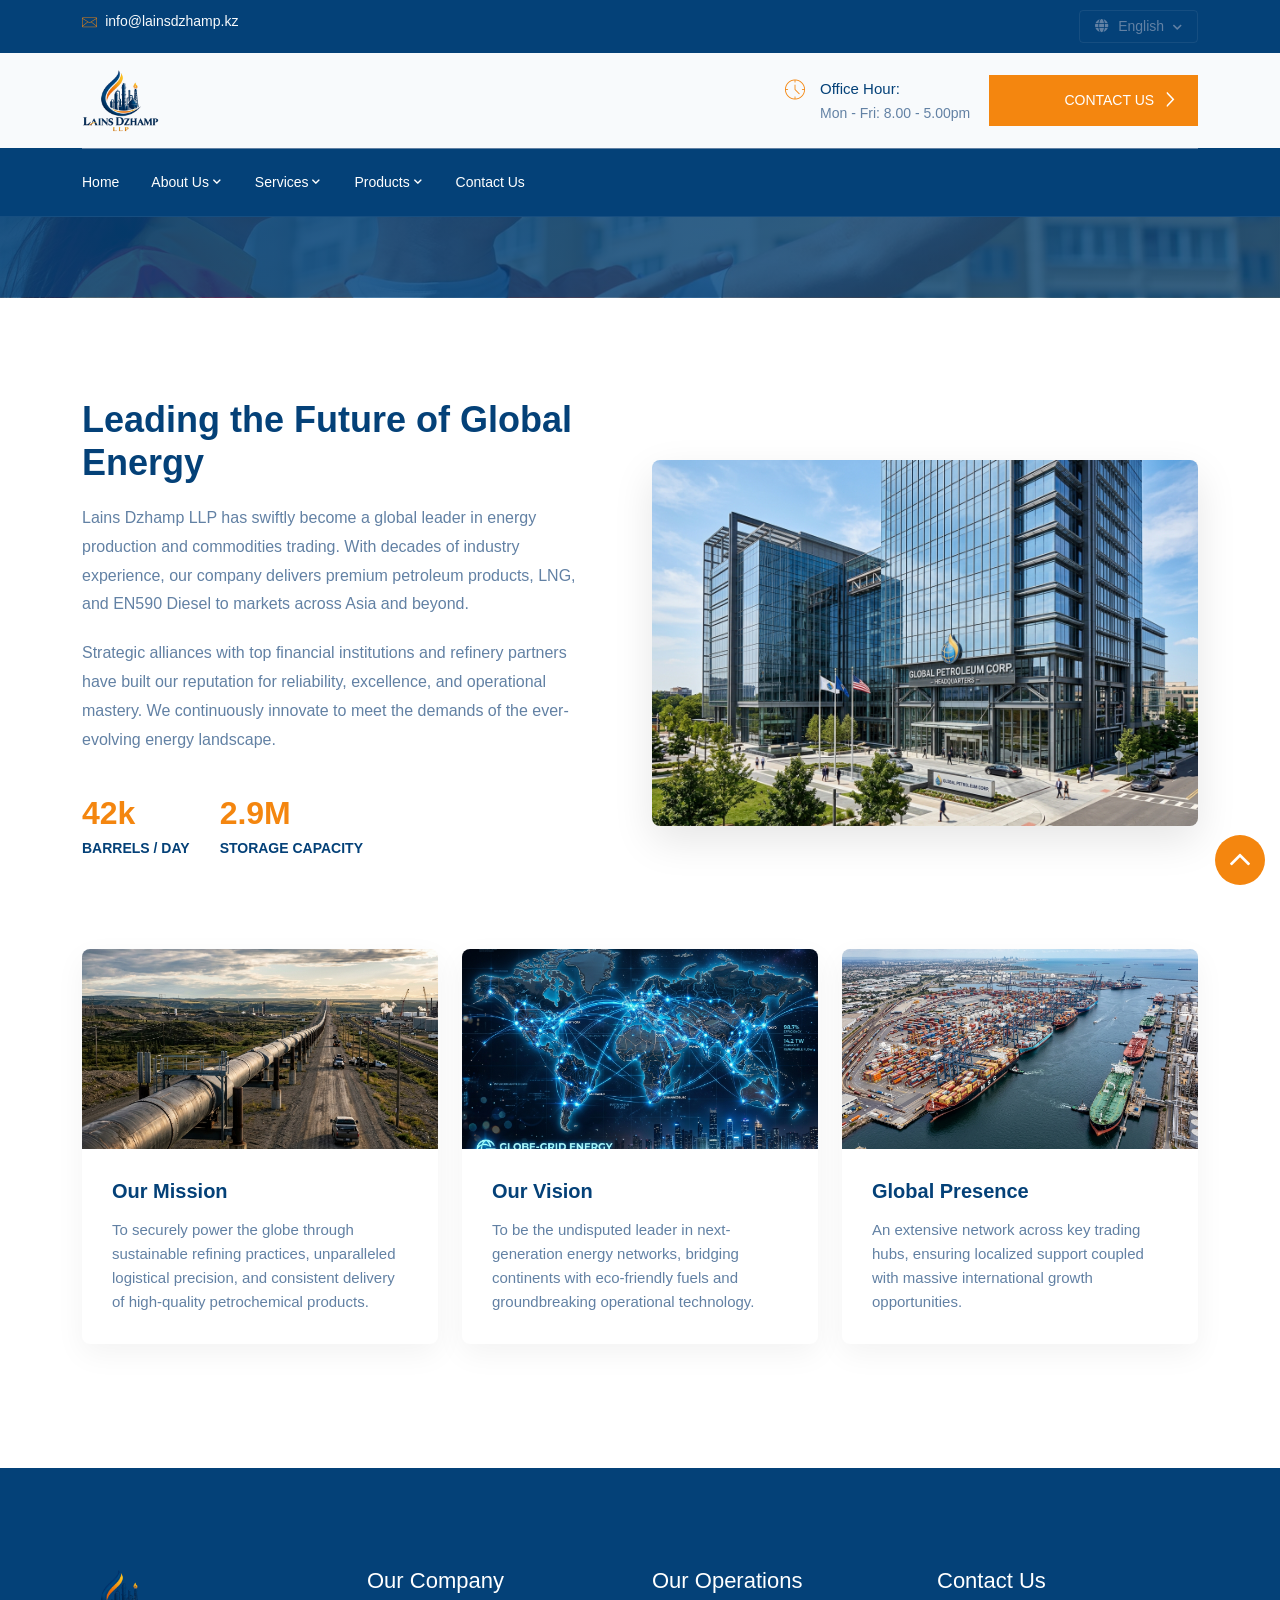
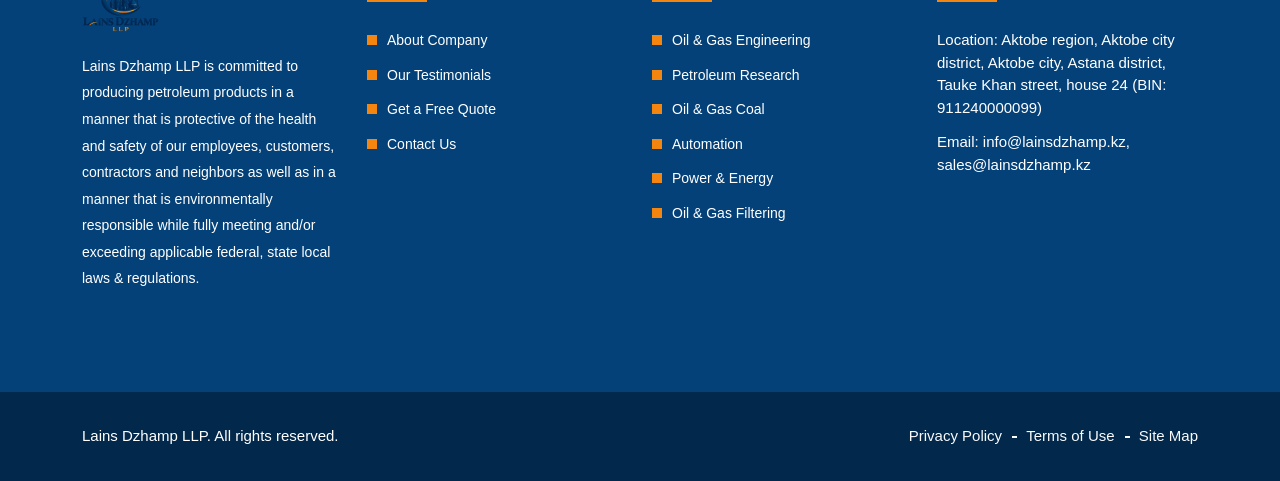
==== commit c2813b87: "more" ====
--- a/about.html
+++ b/about.html
@@ -539,43 +539,66 @@
     </div>
 </div>
 
-    <section class="subpage-section">
-        <div class="container">
-            <div class="row">
-                <div class="col-lg-12">
-                    <div class="subpage-card">
-                        <h2>Powering Progress: Leading the Future of Energy Production & Refining in Kazakhstan.</h2>
-<p>From its inception in Dubai Silicon Oasis, Lains Dzhamp OIL has swiftly become a global leader in the commodities trading industry. With decades of industry experience, our company delivers premium petroleum coke, LNG, and EN590 Diesel to markets across Asia and beyond. Strategic alliances with top financial institutions and refinery partners have built our reputation for reliability and excellence.</p>
-<p>In 2024, we expanded our operations significantly, establishing key partnerships and operational bases in China and Rotterdam. Lains Dzhamp OIL has consistently innovated and adapted to the ever-evolving energy landscape, solidifying our presence in global markets with a focus on sustainability and eco-friendly practices.</p>
-<h4>
-						<span>
-							Why Partner With Us:						</span>
-					</h4>
-<p>
-						
-Global Presence: Extensive network in key trading hubs.
-
-Trustworthiness: Established reputation for reliability and excellence.
-
-Growth Opportunities: Access to new markets and increased sales potential.
-
-Support: Comprehensive support from our experienced team.					</p>
-<h2>Reason For Choosing Us</h2>
-<p>
-						Unparalleled professionalism and product quality. Working with Lains Dzhamp LLP which is among the leading refinery’s wide range of crude oil and gas production, equipment, logictics and integrated solutions for the oil and gas industry and energy sector in Kazakhstan.
- has been a game-changer for our logistics and supply chain operations.					</p>
-<p>
-						To be a global leader in the Energy Production & Refining industry, setting benchmarks for technological excellence, sustainability, and economic impact, driving the transformation of the energy sector while contributing to Kazakhstan's long-term economic and industrial growth.					</p>
-<p>
-						To refine and deliver world-class petroleum products while upholding the highest standards of safety, environmental sustainability, and operational efficiency. Through continuous innovation and investment in advanced refining processes, we strive to meet the energy demands of today while preparing for the challenges of tomorrow.					</p>
-<h2>Our Partners</h2>
-                        <br>
-                        <a href="contact.html" class="btn-accent">Contact Our Team</a>
-                    </div>
+    
+<section class="about-us-area ptb-100">
+    <div class="container">
+        <div class="row align-items-center">
+            <div class="col-lg-6">
+                <div class="about-content" style="padding-right: 30px;">
+                    <h2 style="color: var(--primary-brand); font-size: 36px; font-weight: 700; margin-bottom: 20px;">Leading the Future of Global Energy</h2>
+                    <p style="color: var(--secondary-slate); font-size: 16px; line-height: 1.8; margin-bottom: 20px;">Lains Dzhamp LLP has swiftly become a global leader in energy production and commodities trading. With decades of industry experience, our company delivers premium petroleum products, LNG, and EN590 Diesel to markets across Asia and beyond.</p>
+                    <p style="color: var(--secondary-slate); font-size: 16px; line-height: 1.8; margin-bottom: 30px;">Strategic alliances with top financial institutions and refinery partners have built our reputation for reliability, excellence, and operational mastery. We continuously innovate to meet the demands of the ever-evolving energy landscape.</p>
+                    <div style="display: flex; align-items: center; margin-bottom: 30px;">
+                        <div style="margin-right: 30px;">
+                            <h3 style="color: var(--core-accent); font-size: 32px; font-weight: 700; margin-bottom: 5px;">42k</h3>
+                            <span style="color: var(--primary-brand); font-size: 14px; font-weight: 600;">Barrels / Day</span>
+                        </div>
+                        <div>
+                            <h3 style="color: var(--core-accent); font-size: 32px; font-weight: 700; margin-bottom: 5px;">2.9M</h3>
+                            <span style="color: var(--primary-brand); font-size: 14px; font-weight: 600;">Storage Capacity</span>
+                        </div>
+                    </div>
+                </div>
+            </div>
+            <div class="col-lg-6">
+                <div class="image" style="border-radius: 8px; overflow: hidden; box-shadow: 0 15px 40px rgba(0,0,0,0.1);">
+                    <img src="images/about_hero.jpg" alt="About Us" style="width: 100%; display: block;">
                 </div>
             </div>
         </div>
-    </section>
+        
+        <div class="row" style="margin-top: 60px;">
+            <div class="col-lg-4 col-md-6 mb-4">
+                <div class="service-card" style="background: #fff; border-radius: 8px; overflow: hidden; box-shadow: 0 10px 30px rgba(0,0,0,0.05); height: 100%;">
+                    <img src="images/about_mission.jpg" alt="Mission" style="width: 100%; height: 200px; object-fit: cover;">
+                    <div style="padding: 30px;">
+                        <h4 style="color: var(--primary-brand); font-size: 20px; margin-bottom: 15px; font-weight: 600;">Our Mission</h4>
+                        <p style="color: var(--secondary-slate); font-size: 15px; line-height: 1.6; margin-bottom: 0;">To securely power the globe through sustainable refining practices, unparalleled logistical precision, and consistent delivery of high-quality petrochemical products.</p>
+                    </div>
+                </div>
+            </div>
+            <div class="col-lg-4 col-md-6 mb-4">
+                <div class="service-card" style="background: #fff; border-radius: 8px; overflow: hidden; box-shadow: 0 10px 30px rgba(0,0,0,0.05); height: 100%;">
+                    <img src="images/about_vision.jpg" alt="Vision" style="width: 100%; height: 200px; object-fit: cover;">
+                    <div style="padding: 30px;">
+                        <h4 style="color: var(--primary-brand); font-size: 20px; margin-bottom: 15px; font-weight: 600;">Our Vision</h4>
+                        <p style="color: var(--secondary-slate); font-size: 15px; line-height: 1.6; margin-bottom: 0;">To be the undisputed leader in next-generation energy networks, bridging continents with eco-friendly fuels and groundbreaking operational technology.</p>
+                    </div>
+                </div>
+            </div>
+            <div class="col-lg-4 col-md-6 mb-4">
+                <div class="service-card" style="background: #fff; border-radius: 8px; overflow: hidden; box-shadow: 0 10px 30px rgba(0,0,0,0.05); height: 100%;">
+                    <img src="images/service_logistics.jpg" alt="Global Presence" style="width: 100%; height: 200px; object-fit: cover;">
+                    <div style="padding: 30px;">
+                        <h4 style="color: var(--primary-brand); font-size: 20px; margin-bottom: 15px; font-weight: 600;">Global Presence</h4>
+                        <p style="color: var(--secondary-slate); font-size: 15px; line-height: 1.6; margin-bottom: 0;">An extensive network across key trading hubs, ensuring localized support coupled with massive international growth opportunities.</p>
+                    </div>
+                </div>
+            </div>
+        </div>
+    </div>
+</section>
+
     <footer class="footer-area ptb-100 pb-0">
             <div class="container">
                 <div class="row">
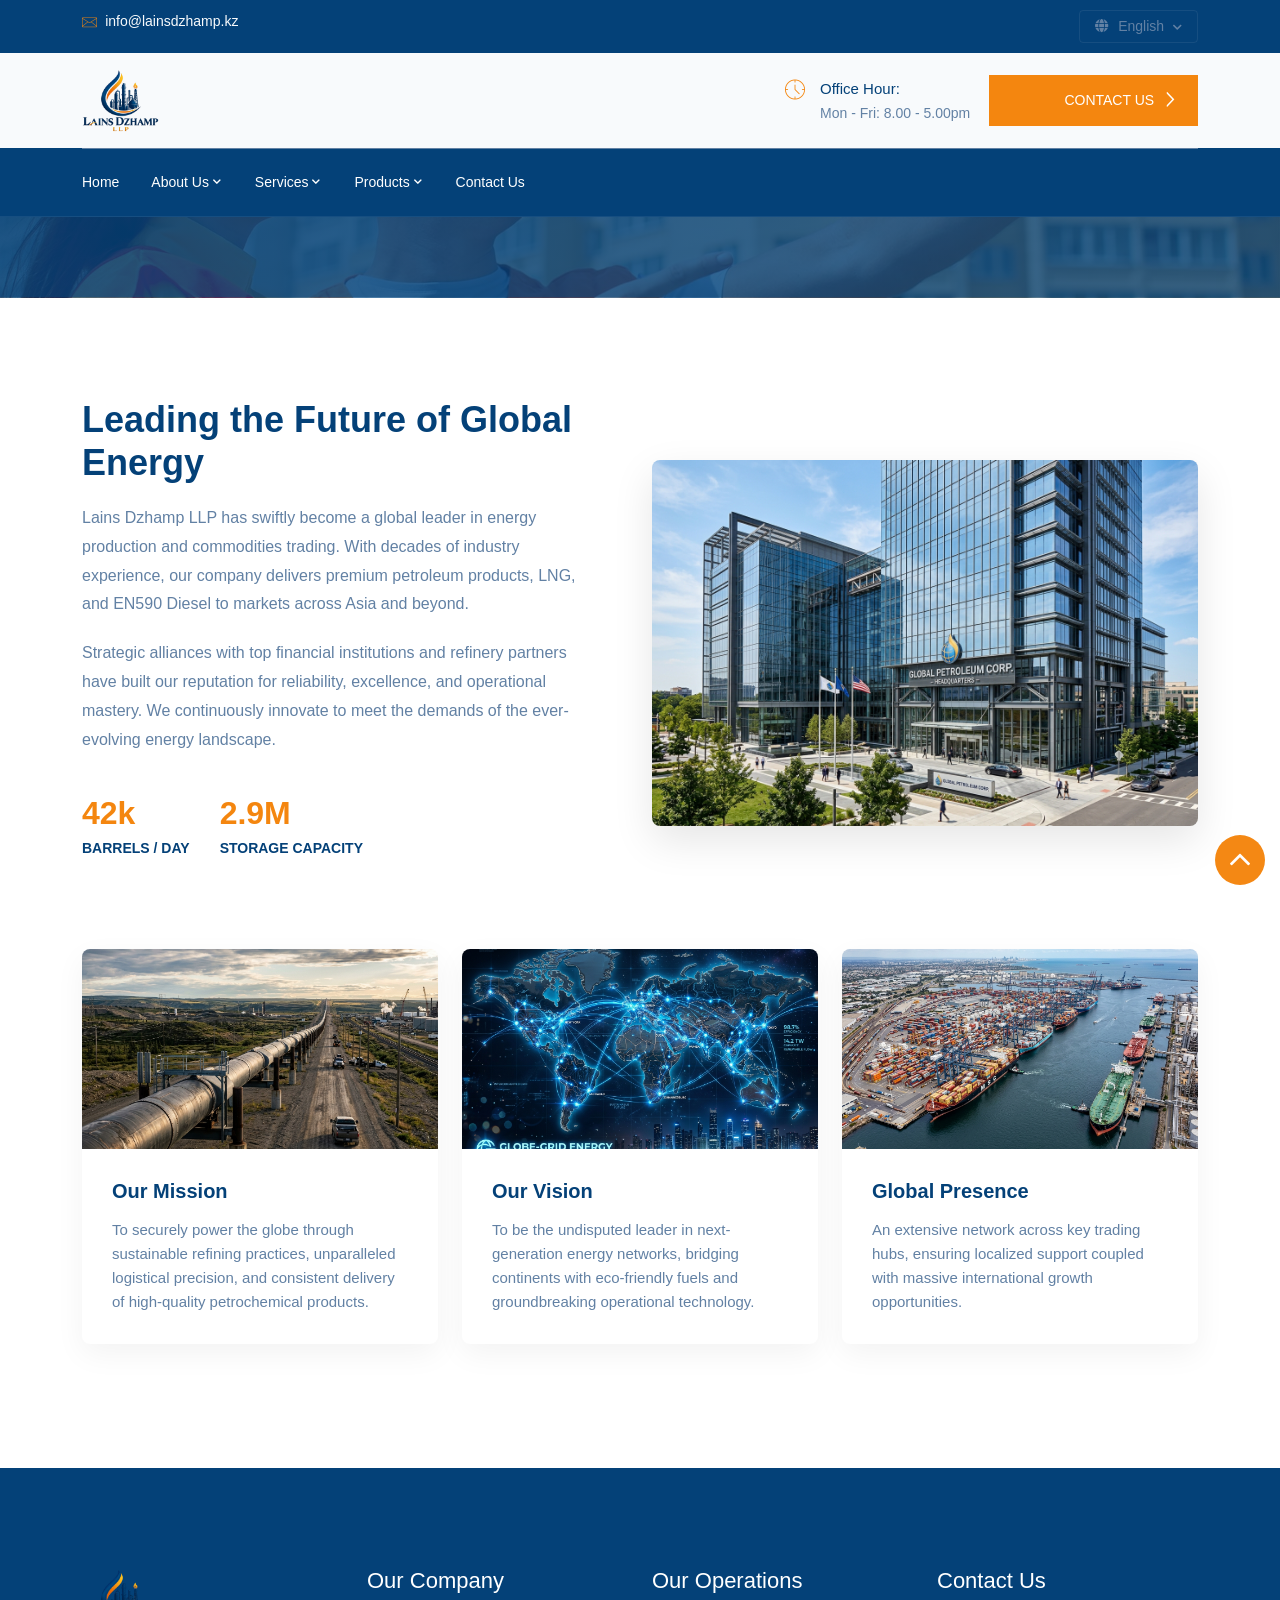
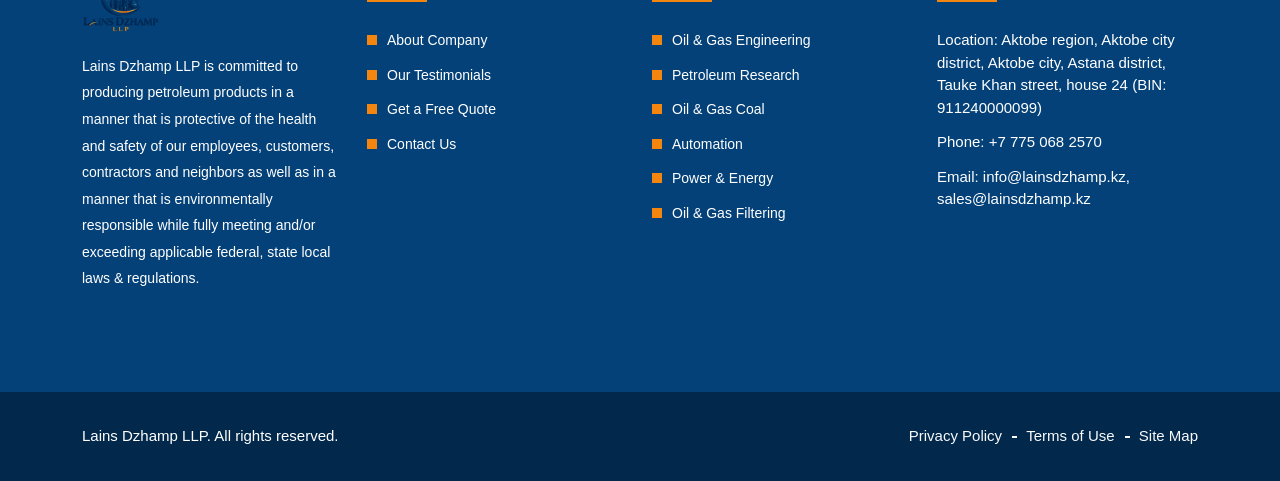
==== commit 12974bc6: "new push" ====
--- a/about.html
+++ b/about.html
@@ -647,6 +647,7 @@
 
                             <ul class="contact-info">
                                 <li><span>Location:</span> Aktobe region, Aktobe city district, Aktobe city, Astana district, Tauke Khan street, house 24 (BIN: 911240000099)</li>
+                                <li><span>Phone:</span> <a href="tel:+77750682570">+7 775 068 2570</a></li>
                                 <li><span>Email:</span> <a href="mailto:info@lainsdzhamp.kz">info@lainsdzhamp.kz</a>, <a href="mailto:sales@lainsdzhamp.kz">sales@lainsdzhamp.kz</a></li>
    
                             </ul>
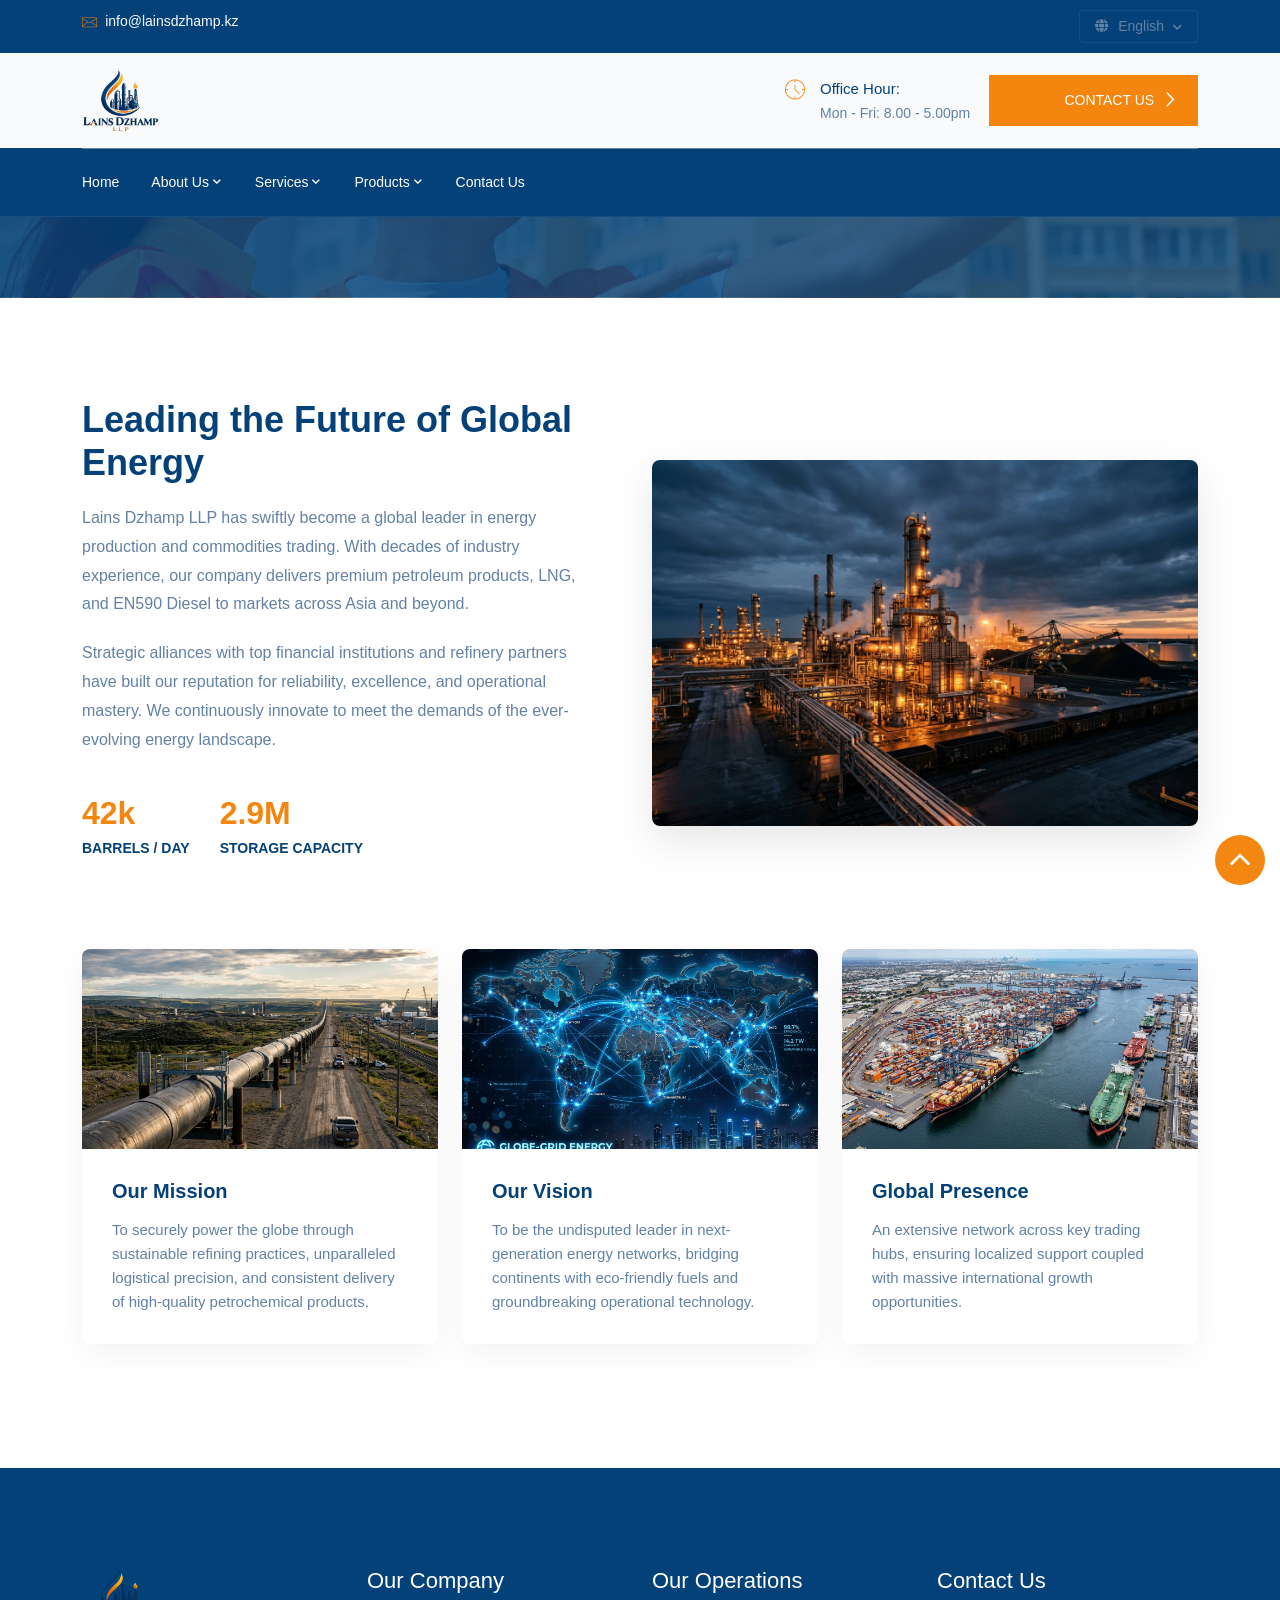
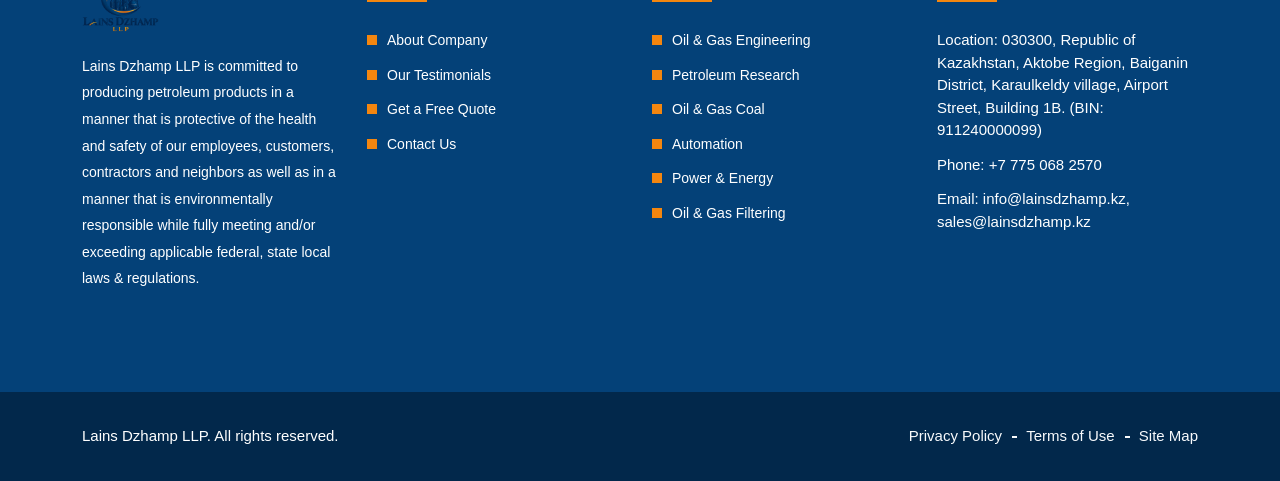
==== commit 2e38698a: "new" ====
--- a/about.html
+++ b/about.html
@@ -434,7 +434,7 @@
                     <div class="row h-100 align-items-center">
                         <div class="col-lg-5">
                             <div class="logo">
-                                <a href="index-2.html">
+                                <a href="index.html">
                                     <img src="images/logo.png" alt="Lains Dzhamp LLP Logo" style="max-height: 65px; width: auto;">
                                 </a>
                             </div>
@@ -467,7 +467,7 @@
             <div class="navbar-area">
                 <div class="induxtro-mobile-nav">
                     <div class="logo">
-                        <a href="index-2.html"><img src="images/logo.png" alt="Lains Dzhamp LLP Logo" style="max-height: 65px; width: auto;"></a>
+                        <a href="index.html"><img src="images/logo.png" alt="Lains Dzhamp LLP Logo" style="max-height: 65px; width: auto;"></a>
                     </div>
                 </div>
 
@@ -646,7 +646,7 @@
                             <h3>Contact Us</h3>
 
                             <ul class="contact-info">
-                                <li><span>Location:</span> Aktobe region, Aktobe city district, Aktobe city, Astana district, Tauke Khan street, house 24 (BIN: 911240000099)</li>
+                                <li><span>Location:</span> 030300, Republic of Kazakhstan, Aktobe Region, Baiganin District, Karaulkeldy village, Airport Street, Building 1B. (BIN: 911240000099)</li>
                                 <li><span>Phone:</span> <a href="tel:+77750682570">+7 775 068 2570</a></li>
                                 <li><span>Email:</span> <a href="mailto:info@lainsdzhamp.kz">info@lainsdzhamp.kz</a>, <a href="mailto:sales@lainsdzhamp.kz">sales@lainsdzhamp.kz</a></li>
    
